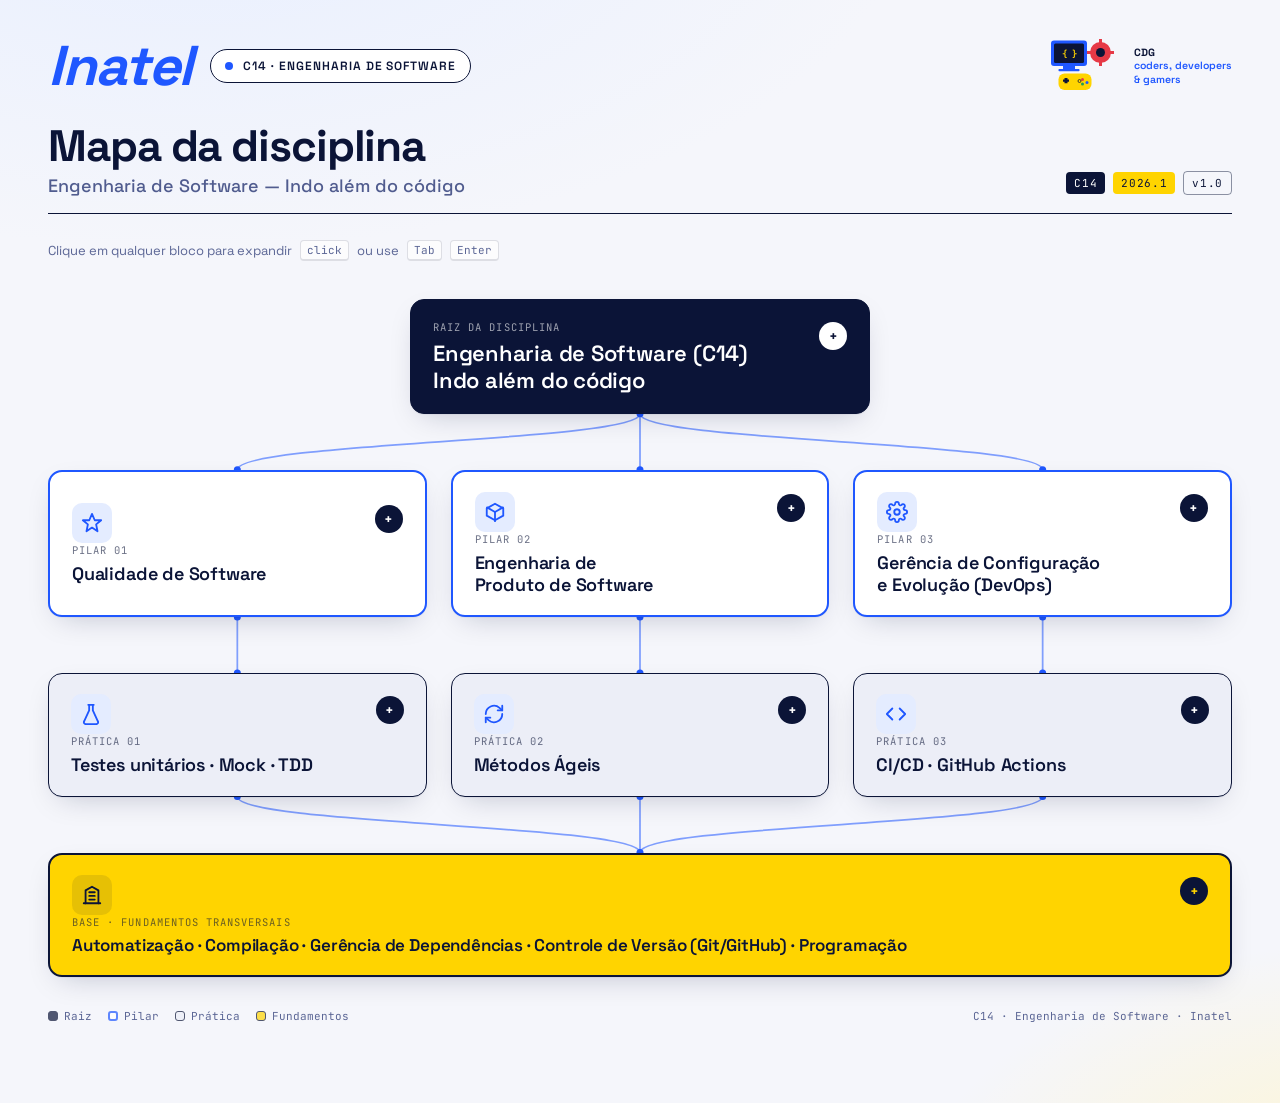
==== aulas/c14.html @ 218e9299 "new interactive couses" ====
<!DOCTYPE html>
<html>
<head>
  <meta charset="utf-8">
  <title>C14 — Engenharia de Software</title>
  <style>
    * { margin: 0; padding: 0; box-sizing: border-box; }
    body { background: #f5f6fb; display: flex; align-items: center; justify-content: center; min-height: 100vh; font-family: -apple-system, BlinkMacSystemFont, sans-serif; }
    #__bundler_loading { position: fixed; bottom: 20px; right: 20px; font: 13px/1.4 -apple-system, BlinkMacSystemFont, sans-serif; color: #666; background: #fff; padding: 8px 14px; border-radius: 8px; box-shadow: 0 1px 4px rgba(0,0,0,0.12); z-index: 10000; }
    #__bundler_thumbnail { position: fixed; inset: 0; width: 100%; height: 100%; display: flex; align-items: center; justify-content: center; background: #f5f6fb; z-index: 9999; }
    #__bundler_thumbnail svg { width: 100%; height: 100%; object-fit: contain; }
    #__bundler_placeholder { color: #999; font-size: 14px; }
  </style>
  <noscript>
    <style>#__bundler_loading { display: none; }</style>
    <div style="position:fixed;bottom:12px;left:12px;font:13px/1.4 -apple-system,BlinkMacSystemFont,sans-serif;color:#999;background:rgba(255,255,255,0.9);padding:6px 12px;border-radius:6px;box-shadow:0 1px 4px rgba(0,0,0,0.08);z-index:10000;">
      This page requires JavaScript to display.
    </div>
  </noscript>
</head>
<body>
  <div id="__bundler_thumbnail">
  <svg viewBox="0 0 1200 800" xmlns="http://www.w3.org/2000/svg">
    <rect width="1200" height="800" fill="#f5f6fb"></rect>
    <text x="120" y="220" font-family="Georgia, serif" font-style="italic" font-weight="700" font-size="160" fill="#1f57ff" letter-spacing="-6">Inatel</text>
    <rect x="120" y="320" width="960" height="90" rx="14" fill="#0b1437"></rect>
    <rect x="120" y="440" width="300" height="90" rx="14" fill="#fff" stroke="#1f57ff" stroke-width="3"></rect>
    <rect x="450" y="440" width="300" height="90" rx="14" fill="#fff" stroke="#1f57ff" stroke-width="3"></rect>
    <rect x="780" y="440" width="300" height="90" rx="14" fill="#fff" stroke="#1f57ff" stroke-width="3"></rect>
    <rect x="120" y="560" width="300" height="80" rx="14" fill="#eceef7"></rect>
    <rect x="450" y="560" width="300" height="80" rx="14" fill="#eceef7"></rect>
    <rect x="780" y="560" width="300" height="80" rx="14" fill="#eceef7"></rect>
    <rect x="120" y="670" width="960" height="80" rx="14" fill="#ffd400"></rect>
  </svg>
</div>
  <div id="__bundler_loading">Unpacking...</div>

  <script>
    
document.addEventListener('DOMContentLoaded', async function() {
  const loading = document.getElementById('__bundler_loading');
  function setStatus(msg) { if (loading) loading.textContent = msg; }

  // Error sink persists across replaceWith since it's on window, not the DOM.
  window.addEventListener('error', function(e) {
    var p = document.body || document.documentElement;
    var d = document.getElementById('__bundler_err') || p.appendChild(document.createElement('div'));
    d.id = '__bundler_err';
    d.style.cssText = 'position:fixed;bottom:12px;left:12px;right:12px;font:12px/1.4 ui-monospace,monospace;background:#2a1215;color:#ff8a80;padding:10px 14px;border-radius:8px;border:1px solid #5c2b2e;z-index:99999;white-space:pre-wrap;max-height:40vh;overflow:auto';
    d.textContent = (d.textContent ? d.textContent + String.fromCharCode(10) : '') +
      '[bundle] ' + (e.message || e.type) +
      (e.filename ? ' (' + e.filename.slice(0, 60) + ':' + e.lineno + ')' : '');
  }, true);

  try {
    const manifestEl = document.querySelector('script[type="__bundler/manifest"]');
    const templateEl = document.querySelector('script[type="__bundler/template"]');
    if (!manifestEl || !templateEl) {
      setStatus('Error: missing bundle data');
      console.error('[bundler] Missing script tags — manifestEl:', !!manifestEl, 'templateEl:', !!templateEl);
      return;
    }

    const manifest = JSON.parse(manifestEl.textContent);
    let template = JSON.parse(templateEl.textContent);

    const uuids = Object.keys(manifest);
    setStatus('Unpacking ' + uuids.length + ' assets...');

    const blobUrls = {};
    await Promise.all(uuids.map(async (uuid) => {
      const entry = manifest[uuid];
      try {
        const binaryStr = atob(entry.data);
        const bytes = new Uint8Array(binaryStr.length);
        for (let i = 0; i < binaryStr.length; i++) bytes[i] = binaryStr.charCodeAt(i);

        let finalBytes = bytes;
        if (entry.compressed) {
          if (typeof DecompressionStream !== 'undefined') {
            const ds = new DecompressionStream('gzip');
            const writer = ds.writable.getWriter();
            const reader = ds.readable.getReader();
            writer.write(bytes);
            writer.close();
            const chunks = [];
            let totalLen = 0;
            while (true) {
              const { done, value } = await reader.read();
              if (done) break;
              chunks.push(value);
              totalLen += value.length;
            }
            finalBytes = new Uint8Array(totalLen);
            let offset = 0;
            for (const chunk of chunks) { finalBytes.set(chunk, offset); offset += chunk.length; }
          } else {
            console.warn('DecompressionStream not available, asset ' + uuid + ' may not render');
          }
        }

        blobUrls[uuid] = URL.createObjectURL(new Blob([finalBytes], { type: entry.mime }));
      } catch (err) {
        console.error('Failed to decode asset ' + uuid + ':', err);
        blobUrls[uuid] = URL.createObjectURL(new Blob([], { type: entry.mime }));
      }
    }));

    const extResEl = document.querySelector('script[type="__bundler/ext_resources"]');
    const extResources = extResEl ? JSON.parse(extResEl.textContent) : [];
    const resourceMap = {};
    for (const entry of extResources) {
      if (blobUrls[entry.uuid]) resourceMap[entry.id] = blobUrls[entry.uuid];
    }

    setStatus('Rendering...');
    for (const uuid of uuids) template = template.split(uuid).join(blobUrls[uuid]);

    // Strip integrity + crossorigin — blob URLs from a file:// document inherit
    // a null origin, so crossorigin forces a CORS fetch that SRI then rejects.
    // The manifest bytes are ours; SRI protects against CDN compromise, not this.
    template = template.replace(/\s+integrity="[^"]*"/gi, '').replace(/\s+crossorigin="[^"]*"/gi, '');

    const resourceScript = '<script>window.__resources = ' +
      JSON.stringify(resourceMap).split('</' + 'script>').join('<\\/' + 'script>') +
      ';</' + 'script>';
    // Inject after <head> so the DOCTYPE stays first; prepending the script
    // would push the parser into quirks mode. DOMParser always emits a <head>
    // (synthesizing one if the source HTML omitted it) but may carry
    // attributes through, so match the full opening tag. slice() rather than
    // replace() keeps us clear of $-pattern substitution in resourceScript.
    const headOpen = template.match(/<head[^>]*>/i);
    if (headOpen) {
      const i = headOpen.index + headOpen[0].length;
      template = template.slice(0, i) + resourceScript + template.slice(i);
    }

    // Parse the template and swap the root element. Scripts inserted via
    // DOMParser/replaceWith are inert per spec — re-create each with
    // createElement so they execute, awaiting onload for src scripts to
    // preserve ordering (React before ReactDOM before Babel before text/babel).
    const doc = new DOMParser().parseFromString(template, 'text/html');
    document.documentElement.replaceWith(doc.documentElement);
    const dead = Array.from(document.scripts);
    for (const old of dead) {
      const s = document.createElement('script');
      for (const a of old.attributes) s.setAttribute(a.name, a.value);
      s.textContent = old.textContent;
      // text/babel scripts with a src: fetch and inline. transformScriptTags
      // does XHR against the src, but blob:null/ from a file:// origin is
      // silently dropped. Inlining makes it a plain inline babel script,
      // which transformScriptTags handles unconditionally.
      if ((s.type === 'text/babel' || s.type === 'text/jsx') && s.src) {
        const r = await fetch(s.src);
        s.textContent = await r.text();
        s.removeAttribute('src');
      }
      const p = s.src ? new Promise(function(r) { s.onload = s.onerror = r; }) : null;
      old.replaceWith(s);
      if (p) await p;
    }
    // Babel standalone auto-transforms type=text/babel on DOMContentLoaded,
    // which fired before we swapped the document. Trigger manually if present.
    if (window.Babel && typeof window.Babel.transformScriptTags === 'function') {
      window.Babel.transformScriptTags();
    }
  } catch (err) {
    setStatus('Error unpacking: ' + err.message);
    console.error('Bundle unpack error:', err);
  }
});

  </script>

  <script type="__bundler/manifest">
{"c529c63d-1efb-4719-acfe-64c38e743fae":{"mime":"font/woff2","compressed":false,"data":"d09GMgABAAAAAAZoABMAAAAADOQAAAYFAAEAAAAAAAAAAAAAAAAAAAAAAAAAAAAAGhwbHhwoBmA/U1RBVIEgJx4AdC9MEQgKhGSEAAsgADCDOgE2AiQDOgQgBYdGB4EUDAcbFgtRlEzSeBRfJcRxXSwko8GaGu0rSEK9OeT37Ame5+m0P/cNAlZysqTS/YDQLp2uOkdrbV41JPX9JpjInticaMQSVTKRECFc3IPshhLlnEL9X0haNplWUHRyQlHA9H0tooCT9+5/rdU/qESaDngJEBIpk07s755rxdQir4tm1bgNDQWvXKYRslZWdQZK7FoOOWn53PHs2p4IArgBAEEwEAQBBAGcJJOM9OqzfQxRdAALAAI4ySUX5eNtftF0U4E0gPfpuhon12GAukKNAxiI9pYpEAkAChxMOZWNJzBgAXiP6Pu1C90/QbsgxenIvf/+CpWr/gDpGAiCHQVEYwLZqLVzOdMHfAHzBnw+hHmOzeuQjBsNQYkfAAE0QIku14F6C1AAYtPSQR2Blm5hTC+9GmcVq4qGnAL5QI5AJdTLFPkvIwAIxns8AD9RVeXkLA/APAAFaEA0GgJEozMNEIkfDYWHdIJ+eV+U/[base64]/mFxR3NRm3VhM5du/r3/r94ll7/+92CToea3uPytidHJyru5mfcifn02+rui1H+LiOl67umgyVTOCIseMperjxlKDj5qnOSyQKZNJYMikpWfg40SB1p6t406sCsz0aGqSNMAxB6YQP3Xw2zlo8pSagZtR1aTAT6CKGTRqI62b1U/lBdp6tp0+ldVGaZoaq0vS/eJLH+RMWis5f1syoGLJa3NXSVc0l5fw9Cycf+X0JZ9EfpjTb+zewlrdqsCX1zdIvAv8uQhg4kkVQV5sJjq8yAE1AJWgcrVXEGQ1rlF/MBaVzL8fQYBqfADUAhBLMpnU0cIsgi8en++f5/kgAAh2stLBv/evjIQ/98Vlp/5/xlK6NVeo3dXZSX3/fPT6+69//E+IAdo4O3cSkHl1b0fHoeLwWZThcP4cnZoa2sbJ7eawfsXIjH7DXjjZzg1rb4fenm1pxzqmmGP4U2PjnIQPkhiNPQaZwzjKS4e2a07vidM74k6f8LpNqqryovbti8qrspsP/f61nv/3QyHS+wy0ZnYdzPMOdmGPLYNiHbKjmkRo7BHIHMZe8vTlDN3uCIcv7Ii/2HXGYdMoLk5ynJElk4qdzvCen6YZe8Khm3KwdXb+m6qwhEzpvtiZkZYWCjnrW1qb6mV+U2tz3aUS7BW0jv8zkkIkSXiWNhNRSlNqm3FmX3TX4QTz/Hlc8XSDAKpW7/Ok/D3V13zarmn7AH/+8MgdAH/+8d0JsiyqRnsFMFEACHya1WqcT1B39RwIE/Xa6aXqSYB/GS57ThEAwOcC4CcOAXxko5GGlp5VOjqKA41FdwBvqXQChWSlo8IrZ1CjWd5AnWK5Bg0SZRWaFMqARC+1Ep1JwC121PHKGTRwcwFN7JxCG5F0oItqnkE3lWxCD6UMQS/1xKIPN86/6ccJjIBkDxQbTA8kvCebKNMi3QOewrADKZBVvktvLtNzIyxCkmd2V3Isg9FiIXgWmQcjKFtQiRxHd1Yxap0ezsrzWBwT8IrUKsOYsq/hSk90PJXJ0GMlnqTHUjpWn6FWbZ+w7XPln6L0VB+FFAUqKaWSCioKVUFmU2jJpU0luwi75BytqY7v3XwJUnn0NxKcmi0HlnRG0UA7cXrLMDrKF1BPSWxB1ltbke4/J/m8u20u3s9ieexWNxOS9fcaYP/m+ZooptxagwDCPfuAbD4XRbNoooshptjQxC4OcYrLDM7QqU0jq5fwg+pgbxTSu55P+vcp32DMnS7LD4XX5cFy1XNEevpMy6Q/zCL4cxYmabdVldc2Zf/F6jn9agA="},"c658c2ce-7981-46f1-aecc-5714a4b01f73":{"mime":"font/woff2","compressed":false,"data":"d09GMgABAAAAACKoABMAAAAARngAACI9AAEAAAAAAAAAAAAAAAAAAAAAAAAAAAAAGoE1G4JgHIFaBmA/U1RBVIEgJx4AgkwvTBEICrporgMLggoAMKw6ATYCJAOEBAQgBYdGB4kHDAcbuz1FB3LYOIABLu/mSIS5Uh2BKMqWIlH9fzxQx/Bph6htwkMRSkXtbrXS5GSVoJQaVJm2zimVkt3KUNAjuCli5Yi1sTgYFsdrjZs4iMcqwguWrsaMKcxFJUBgwG5zbLSF2W7ig17xYsv5/qvr5HhUlJ+v+Z743CM09kkuFDHW9u4x9ekmifQJsfRDJYklMp1U8BCJJll9eNrmP8LapvsfN1faeCIhcuQ4OO4OOCnhiDrhjlSxetkuyl9Zbr9Sfq+/v2v+dZqfJEtfaIkt6UuxQqj4fFjEiXHvfK2Vn+vc12nrMAHDAfrAaeKAbGdonUNeWhVaXo/PyTxsbtZQm9YQAqVDrGYcTc71/yuw8nzv67xdrQoheIIEAgyEQXjedu+PaBdYF1jgESRAs/qD377dvdu7N/75RxYl3gSBxAFpQmn5/c99zjz4MDdZAlKrSkIlXARjfk5XJbaUvy1LQOGRndxq/Pftp8vLasuecgsj8sOyCIexnEexaym8K9SJjCnXJQIIYGcd9D3MATbf35sz2/9YMYKLi+PiCDdmZp0pSqfQdKF1/3e/Fvh8dFoWSV7gOLMn3XhRGC/SzQhdXkWcYqr8hRzusuQQQ5lCFXPbuSzt1ubpx4b5gR+sUTA0W1XXDsZKW2oHC221SpRtGM+NREhFfgXJUtOXNQbtCn0MXc+8jUT7eqSdiBj5texMrZJvDadLFF/wGSGEULLbPm/NbUwTO9ZQblZxYYg03/[base64]/b9ikcmGTrb27cStyt1dWc5LFAZ766B8CZSED0C4PUAiFuLIyZIXZfKUFw9stxGFiZBrDh5hmDAQBQBjjuFABigsWPLlXCgKvirmiHPUF5LLjlb0CJuRvwvcj5xAKAN54bwdg6EymUcDBug2IJoruw/QonrfBCwD7lBY/Av/8ASDwc+afcLZ+MAe4gnkAihTAcTuLCyBtXMpw5z+7xzgA8CksP2fxeN0CMFKVFrmMcGUC4AKASOCbfm+DwygSZ+hOJS2TjCgaDmbjKIbDTb8OvUFNqVmj2IJszIJ9XAEskqT8NNH4Dypt3Ij3PA8O5fk61ApWe/jQUv31cNd6TjwMiUoabrDeZnscM+vDLxX/wVk9JDqJLDRii71mfGgxmTnR2Z+P/6v8BuDHSC1MPICLWRykDFK0k94hW13q8lzfUnY18Fn/[base64]/asWqZ0MUW62vQ2Z4trRUdMXy6TqanA00vjg3pb3VDreGuW1j6k1mpdtdqljnqPE0FxYoIVW+qzQ68GyXEco+h5g3XNWdeev+bgFE5IIF6K4DHquQHGYFFAWgZ/jvF7eMVPl0aBOUMizPqfydE/1hn+34g3NOZBjxyQG5BL8QFlsC45lJB6YrBQ0DCiRYFhhV0SAzqTIwajupI3DSBWliKKJdnUsPDLYP++eTRU1DPsstFIknvwRMiZd7gB/gRa4laQIpDRBUSUtplNfFCN0ztBbBg2+kPcNW/7UvFc1koT+KW3+7Z/MMxXjaDp67nh6fP8XLEEcDbaZoZES2+ysPQ2LElwbBvQ8jCf8SyEx4zs9Ung4rX9JZxkf3+0OWV7OnDBqJzLK5DPNXVkoqhVQB0jkG8R5rKnDcOENN8gz4tPoUjiTC361wjKLlD0G3M1ArDHpZkSzc9QJBdMqsJ3k5xG9/puUT6iyxGeRFyy1S79YIrLjic2udsOGVAzphnzffUZ+/j/aOoakLBDIaxEf8AHTh9Dg0AXXW1oNu+jOAjVErCYtbu9EhApauk71W5yg8enxc0wdUWyUL4TcmcY2O27Z/SbRw85wzU6l0GzcqFA551XlAU/omi/fd4r9E1cfWOeYTRZzXqvhjnDjoXBoUA4eau2iRqn4LOMmWBj0Jo6GcKJZIyIDPUxg0bogmm62A4LT55yU7VyJs4VNN/SmFOs0soqGptC3uB4vhwgIUwTAQ09F2RhNICGQs1vWmjQH0ydlRoM7S5elY8wlOShmbM0FSeZMvNpIS8UkeKRdBXtUQq9Mc5wQWNmjkTMYxEkMG61KbLZ6HvCGcwnYl2bIXwma9SHXgP4NYh6FajkU9DMVvONtHjb9cEghPJASFg8pTt92YRGlE/[base64]/KR8zZGMWQaAwOFe486JLcwXFey3Oc5VFk4z4z4krsPBXCMg/00i56ir45nZz31qnQdW27XjdhOn9jPq6QIqb/JXopgJ+aW/PkXIf8uU/fOHjpo9ov/h8GKyvTK/4fiOffzAylo3Cz3dVELT4UkLUEEVTZwbaad1DrTTZCb7A5TOvdE3rCqFbjRv0kkJcQCYWKwR2EKr5MhiBYWBnHaRQjEITAUSdKBHz7iFAaUzIsDDL5G33OUyKviOf0gXie1s3r6PN41DwFcr7jmuO+nREflNZzk+OdtJm0YZjxzA/f4ysp7pwaB7FG7uq+63SpB5mn13bd5v2I5xq48hPOr++pbsX+O9Q2P5GPlEgLBkvGFvRox/vYiT6ypLNopGBYUQIkJQSjgHMpwnFGvcfoTrzEqsApBCVQBzrkEL3piuGDWP5rS1qlYQlck5j/VS2HpRsOI6TNiJJtyGEgL7F1yrXRUlrrMJlNpFErbcGfTFU7KqheO6IKsa14YrQHRGgNZkD0mBaWyfHX0zW2Ck+/w6CNZhTg/[base64]/i2ohTA+dM6HFSUnh7NAUkSwQIAjwCrC6EfxEqsC9yA4jh3BhhyiJ66YZwx0PJCnc4IlJp/N4k/1sdeZpB2UQmf229ElSzjrr536fTVmxmawIF+txa3oDPq+BSuLdL76xU46hkvFar2w4cIH9oVUqdtGOuIUA3lY+9V09L9mSHkWqt90s31hpJRy2lyJUArAz698eEFP3209J7RNJ3r6b8s9vPC5FT3jD/S8ZtN9s3biAXDfA9T7r/Iym/yJp02mp6lJf7JsDjD5GZ/hkzVkS0A4YivIKe8a1Eoa0xhWdA0YyN/m8+zeWQE2eF//fly+b052wzLzxcGywnsm9pNz1PTOaf1Hfxtf5rPAVTMOFl2fXJNkusxii8si6TQzk6ktE/HBoCzkCsmGgqCuxNIlN4T1dMBjNFrcbXrEQ5ppX9Rod2p1NgNqtFt0NKrtyMCW3Do2CovdbglGJ9vSEkJM+kSfFtD58OVCLsWzLf90aCpDjY+ab1v22RBQBQRSyA3Yoo+n8vTulwr3cHZQ60OAyV+5+0e5sBs8Y3/yg8rU1sxz/1RXf3LdSCZVOAc4faSxQwnHTPO4gulQoWSARDtUCgafN8ExWomS/sO/N1KvSeabT7JrIM/J5nnJaxgErlnxPFmoZAaGE3/SfyIkibR+cGSYzoMzxfSuPL33o730XucngODMBWbGZ2wzYzP+PPiumL4n7z0wdoBMeO4t/wj8t37DdTnDH1e8bgNgOp70CJFSa1gc0ySskjjs3Y/YbAZD+gzIfrBr97TvnDTH3aTbm3mXZACeD0ibO7qzEWWkKxMTuZvVe1Wweo+6WcbkA3lgoQQr3yzkL6uWGmzhADlFhgO26YOb+K+BDnuPKe4xCJ8QThFlAOo8JT0qdRocQX/bVNtmlY7p9NH0KYcBurxxCroMMmAvxyqUQWYDZZwFuI1GUXMILF/7pe/LTSh2i++5KI3BDAODphKcfcXHYKLJrMdVugm0Vg1FCiYOx5/ycDOjUMYJB65kljccDOwb8GCeqf8DpzfcFkj4DLTI+LpYd9XTGrC9pD2ajVzh8fjzfsSzKxrJuCk6GxmJ0FlPu+SEZkRzQjJ+MYHuuAkvd+YcJnU8qcK/[base64]/+wfWDMvV9aLB4spJO/6n5y/WXJvMnuLgwPGC/m+1+s0Wu6G8UtSvXuCda/hauwA9Xw6KjUfaqfo8HRvxCqVmu+O8on+SbcNTeG+wADBSSVsltDZ++P7p4D9CCTz8ASYg+zVxzquvRgidqctf8wv4KdgYELcI2ECtQjkP0e8/zz3JC9b02BQJc0Nq2d+6pbm0tO2R+ey0UDso4OW4vL8FP6tiUppK7g3uYCAIGos9eOEtD9PcXvt8lrrRH896F98D/HzY8857ZDwHv7YOJ/l7mWHygh32Q2hV74seY+5UnHmz/61I9bjYeM+LWnQhm1ePCzAi4fPZnrFCYBUOZjtvp25UWvVF88/VlNOSJNkR/8NEHibDxGgOnxk/ZTo2d8kNRGeTNj+VJ8KzFJB9pGuKppiD65PXxnpiX6o3HrvNerxqQyQZU14PpD6apcyenkjea9E5VTgEcCpyURTtjwps4UWmbTH1Ta+tN6pVEuWpCwBIUrPiUx0uvnPW9Daxia625ddwKQNt68Yg7EsQLY5B/ds+sfdboox7RWDvL95S/7TAK9wlFqckY181k2OEvn3FBt5xV8wL1gsjQfbVCw/jYkJ5r+FO7pCKSNSyv/UPIUuyybubdo3fGgnTwVuetVI7T6URM/mQ2oqGlCIppdJgVq6f1YEuJ1R93+SM/+yH/1xFnuy9GOqKx9nOuaNxuhW6Un5PfCDUem56LY8Aw/e53liDm7emIfwvRr6/Z8lpX5dHHjsKHpJJD4M8H/I3f1d6liAHT6FDd95NxMkE6eLPzZipXLsSdpNXPZiPLKHcC1Xl27MXAYvNF9thS9ery8kfJe2n4JfKiydh6lzSKlix9dK9ElJOfk+dEzdHpkUR3luEVfwmsZaVBwV8VXnD57qq6qur6qqr66r7675kNJLvrvL3kq6vzTdwL3t3L7UsO7AOSTbawB29r+l/UvLipDedigRUPKDTMKT0sVjlTwQuNI6J6aUCUBUCsYomPA4+IkEFAVmBT1nIm1gXRKB2snpQgmgaTn4sgqTMFhRpTQdAEgRlQXciZuRF0JpWEW4RSkFk9K9w35fVjzDZlx1GwhQeNDklSD/M8jHmB+cGwqgANOmkESDBCACxQEZzjvWaAcFxwQ0Ox8YFW4+4zwLlypYpu6RCTLcIT0cMUZB5xSIEBmlmFDEQRkPDboNP6A2LQREApwJWKE/v13Tsybwbc22JjBYII2kOL+bEpiKCJ2hQyeRa5tO5FqKggZFWCFFdpxGVsbQ7H4zqCFIughWXAiH5VaXJVKIWPzkXEZpgFfkqMaos5dYRIEXGhGKUFEg1yulqVEJauWeIv5RSACp4Ih6L/X5ChUj2nQRvtd6UHvcx5CeDkCZ/02XI8p3/+rKGIBPt4LXMcEvPNSiJWcSCV9MIU0yHZ5FFICXU11lRrHXXXtoY2XWGrnU56wBt9wIwTxn5XUliRNViXlq4s5apG3VsXW63v7j7YVBva0/Xu9rhPkUUTQ9wJpCd7Q0Yfd4JJpJJWBvlkMO7UDzzEUNM1m+aKKc9mTitc/eJrW88O7WUb3VX1xl7RVV3zdd7YHbvr7/5XgCimoQG9Mqb1uB/+YW+Ms/9QbTAiFX5vn9KAYfz936v3Xn0kS0zAJ3HiRILuzgYb8LxLGCIYP04UIQKRf4ZopTGbTiPGXAFz+wqPq+b+G9VibZ8W/48wJeGymZ4OtXpc3xrfmkM3TnFWGqYiQjiNyMGyd13deO6ccdnJDp/p6umBSQcmyLSfYqE1QPpJAlcoQ+xC3jxRgCi2hC78dHMTDvT73n/f8r6QM/v/7Pyz36FMwNnoLs9p1lYSCt9/C779PkLTeVUBhSSzxwM7rb41yK0rT0/WVqjUNU3TlZVEOgSSMIr5QD1j7I8NzlcK46xexucJxkpCJU5pzwTgyIpiWV6SGDjKk2Tab/ZcHvie1512wMAf8YBdREpdaQi8+87/4vryAqGLq6uzoz/V4ZbWDqshC0hObGFHAhtKMAJqltekUlsOhMUJRpEjC2Dlh4Qi/UTdOoLJiqvRjKGpla+OiGOfgHo2LlcdJe43Nx8eYrH539Fk4KxefXorjh7lgdkidU1rkNf3H2K3dJeKJq42zRjf+/1+ktIhlk5epuBZolQOTYbSeAVuotTO2dsbdRoXdQhhhLTjuxx6edfNx1NTba6bR6ZBsEMWxyfDLsP/1/8notYbAXxX9r8SGQKG2fxyuen8jPOyAgKe4UG10g+ttg+3Vw+VBEv/8uz0+PT0XY2h+zPhJmDJgUxImXWMIg8Gl4Ogzvhb9gHP1yVEao3Gf7cqK2805zstJMlyZd/[base64]/Pnc//h4nZVb+4VgUUoQODiQ6WTpu2J6B/Dn3XKIiSDCrJaSiFdq4q2wpDlfQxPI7eiqT9NcNeBNsdjzQbOJG1Q1TD1RfiiFkOL49ja+NNhVf8Dyn9dT4I/CHD7hASalIJQ6ceOtIrWkWMl4dK/Pru4vDg7di0wp3bJ0PpbaXMZoSf3pnu0u8wLtKF17LHMzjA7bX0drXKBr+u7cRQR6DGXe5SKhMSITqiIZ/PxYS9KZ+UaLus5Kagh48QlYARpBkYAuCk9aqGDj0FAbzJwpvfeNNSXsDxBryyn0yCY+u02xp8c/XF4/I+Hfu48Hra6ujI/M1ti1tc9Xe+3p18VB3jW7kzixu6vW93ma1UYsgq82Ogji2DNfljs1EQe2+lhOzQUAGHTunO5i7CxE0XfLQQ0NVyOYYVZcIVbsenK7JUYqHUvCfLQlBjNj2v4hlTmDZrS2MNMrbBAu5IQjY6Tjt6ea20kiwSXuFWQYA7jxbqqdk2uKfQcx3o/SoTSLZ76WMxvMXB96/35/p6VauilhTGHUeGFrUD83fhf5cu5eVOVQlfDHcbnJfzxod1QH+qD20Wbn979lx++Yhx6KzmpWZ+RuijLHMlbaUAD+bHbrZi1zTCg5fBQ2ZzvexPbfY4fXrZsN9A9+720GddxNttS6xbc9B5JTKg8DcvKHq6e2wjnrIzXxp//dqf4B9NtTqM33RXdV+4HgQcazyoUGsJqIF4J/Ut2kDWgyfBpS8oRgbzCSsEqK5iN853Of9cW+Bg4NkZ+viaClEoknrW7026wuevMQCbQxBM0DMfG4u/Wglrfq4IG4Eriapv+7+Kkzv+7y0o6Io7Rkglc/ZGddees43Jl7vI9+0FuhzzPyojSFUmAZb0shTU01DAIB/rCc5ZgD3I17+DmHfDA7/eCKqyisNQzwSi3bZXABN3bWi4wg2Ar5OnG3IawbMYJmbA1dFIv53Dn2GMYlxUBcZ53C0ho4GL8pe7TIj1WkY/dAQ/Nc74iaBoTXeM0Uf56YhfLpmaz9ErgqkqiN0cU7UQVrme7GEqv3AwXeJu0DYFVTIThFqcxQppzhtjpI3C2s3QnQz6Iy9FdJ/DXf/kAWQgStMt5u47OhMOn87LTgHGUYxs6782g2/tYS7bPwB9nsd9SPug0s4mi7MYa2FBdREjNzYCGvLJJBmouYxG3JpV5k6HU2zOhhrHd2Pr78Q3SEcoK0aoUQVlYR/XgIfoRwz4Sxp9PF8XymM+mpqa7jjOn/Kmi4IEP/hVw4m26a+iZgrg1fOvHk90asEFOMipFx+m6piyWjAWqoIA31GBIuhMclxcZoCiS5PkKFbI2otl+ATJedNf2FLrztS7NAwYK2/dk04ODFuwkOan2Ju3BXAknmUCDh3WDNJ7X6/hbBmbv69A+8vKeY+DWPkYYGqBr+/n7SOiVqWKa6RSP9g3WMtsoRZVQOKQXDhfJidqBB6zOVKTatmcg3AIG2zxjEWt3JbCRQqYcQwpGRFjfv5HcBBUmRjW/zCkB7BdFJOTGh9Cl51RUWAy3O2qnNL9cJ0SFObshIxnXM+UeZsixq9Z1AlOO33hQVAIQKgmWwx0khxIVoqRR4plHJpHknoT7PIawaLlZNsEcb/gH3ndnP7eyMwaXplnUtZCe23tfURwcRfHNyfpc2zO7olANd7UoamtbTpcznEW57ddK+A0VFlL4GQShXI4cufpo7rsc0ypmx3I5YsodhewV+bgp1ceyKyFmiOKzEFIISJhuSQd905vT2YQkT618tByGiTd6+FK6ZaFnDUSDFC/qgoDJ0dT1ZeQGK/+2G1/Bh3TymUJFey4wDuTrd8c3jxAn1eDpVIcf3ZD+DZdleMK2S9rtDbmFIS+ZRcFsXlTkLvDV/EKitb+bkv+3RAq3M2IEh1YUyXKbFuGoQGnUb15zThjFqHuVWtDMoP6LCmFZlbG8Y+Du3bvDztfvlbI7dPf71E7/TvAv36FYwEnyBeEsAOL9Fx+CF/9f8AFwO7qF565CEkKEEYSpFaHetelc8lx01mzJvUYGojmwV1AcsLBXCL1BToGl8+GmBEtLgZCfZwAzFbaqmnEW6kJ8sY5ivXByjIefs9nuOESi6ezv+gaRLJv4DUihCUbHdJW7Dx0HnL+/5zvNhN9QVAfLfZz0yf0IMWjpPKULpoV90/[base64]/PHopHKkoI9PsNylMviQ1WdRw9LcUlO2mGqRX3HuOXijS/[base64]/nAA1AkCd+4dv7yfBsXBzH4VJzUTZQ1BcG9GwnwPDkAbNwQcr4+kZg+MMwfjgASm4Iu3Ivmx4JTVkN0nTxHE8cEC9/h0vY2yJ4iFpEYBPjvYj/nqZHYaTX3NIUMf61gr1tkSMgRKAEcx8gR7QNNDbDEN/CkalB/bqzvNwAdzh276e3Gyi4XcwPg8AJ0c2ih4dDx6//4ft1sMARMAFILne7v92cG39U/8Bh/hdrAjotIXFRZJJ5MjEuCbCRksE/xWEjqmPNoxqD6AVk7GIeuiJWdIud2FCRZRPoCGKkxFstTDr//cHON0mYxPoXGsBBjogOAvTW1ddjRHgMEmiFVxh4OV8/CfeAN5zd8pFCrJNYwcRgDJARwZWvGqABWd5j+mZnH1+HADrdHgY8GcI80xaW6p5eHDCZADYLlkS4VBZ/[base64]/zXXLl7LjUkaVH9qjkFkdX3uK2Zlxi6D8LbD/F2tYBypwQDzSCiD6YBy39YUoaWkhfTrL5UHxsv5B3TPnvwxclWVE13TAt27lYUL5kacWy5StWrqqsqq6pratvEDZCTaJmsUQqa5G3KmClSq3R6lbrEYMRNWFwBDMLK1IbGzsHJ5d2bh4ULx+/gKCQsIgoWoeYOAYrIRn0k5aR1alLt5wevQl/I9mJbNH4n2sldtpYEIYQDYMnWaRajIhFVcgW22hjvblNQBDF3cKThHLWwKbIGdUuhhXXaW1MuoFxoeOuB0ObgSAapk8WCU2W1aEBssU22lhvbgsQRHHXF0gVORNNkTOqXQwrrtPamHQD40LHXQ8OekHBZ76XG8YJ+2MI+u+/5Dc+lv279qv+tT/c8T/uP2WPXg/W3WHvRz8CBgAAAA=="},"222a6712-faec-4075-9a71-110578ca5488":{"mime":"font/woff2","compressed":false,"data":"d09GMgABAAAAABq0ABMAAAAANiAAABpMAAEAAAAAAAAAAAAAAAAAAAAAAAAAAAAAGnwbHhyBWgZgP1NUQVSBICceAIFiL0wRCAqrfKMTC4FmADCgXAE2AiQDg0QEIAWHRgeHQQwHG4IvFeOYVcDGAQxYiT7J/18StDHCsHag9Suxi0jjBWIqGIoQlIXnpnsSNN54/t13/CoFwpk5nUUJj6rZs0SaMuwxrGiyzHJz7jKVPwvif7pIMvqiTz7v9ytHSDL787St3h/CaPRWd40kDTJnCMFiHEVxiBFjFQMwcrvcq/L2qluu2r1sBm/u/iII9X/m7P/nemdeEnNn3/nql9FYEia0yUcUqpTYxJayWwDQrUMevjnrX+GhgIgiFhSwZCatb2vtcttjELPtuP/0T//0771lMr0bg0RTjBEL2iEKLjZ7R0kUvxTYg2WcFGuAqbdMB3MnpeDqXPyNUAQWAOTo1HZWjtlR9kpggWyNqOzUqiQlZfjRMjj9CGyqkTXvp5RgeHUyABhYm5TsX/o/XWk7f2d1EFwFtcHb5+g9XcJFd3blrk6lkWYtGCmnlXefV6dj0NpngmNdCKGTeR2UA8RFSdQBlelStCmKKpVVlhoyq90qK/[base64]/MDQKspQWFQxDaMAWRAPv8BeMtangDwKOSw3tnB6Bpg/QtnU4BW/x0ATICSAKpwAFGegwFA0ebqYAsjo7MIAH4gqBrlbW5UN5sGZbKpihjKByBrACk2WqnGHgQsAyiNVYW+l2ut2eRCXMzfpukUB/1ajR7Hfg0vj8K6AMhZkfOoF8Aq+QpPGfDfUaQFT2HgswCZPhte5mJU3T025Mjfj7sMHkOINcfazjrsqBWnXOdWz+3FvdkUAGEW9m7uuJOucL3bPJ/tTMHZR/t08aJBc1AC/16bvQP/7reJQxcLCPKqIk0VwGAi/VHFTZEZJKegpKbho6UTEBTSxa9brz49aHoIAPJhgNixzPCgFZKpvIOAALGbBJSFOKqojdmIG5JOlIPSwC7KnXSkamTEpg34fPMM4KwcpAUB0K1oSp5mAZYidRjtAdOq2hSxWCovcGYiWIQjbUbXWT021+6LMIachdNiAUDREyJprimKjSmaZy3HEF/R3DD2MiGG8UkUr4qin2e8MYGtiyJPNwGW5XmK2nEEikVBmR6KiPgjUigeWExFjKwK/vicdPx0zC+Emdh8pM8n+iiqJCQwqPiWEUORD2d8NLfa06TGLbW4VHqLNpyHXYrUIir4e4IfMNuWpWo1azJjVqLIo4eMHJl6Wk6BQgvMiYqMHhaqraRU3rfCbyJS0pWbh/HODOzUmpKduRVX0cQRJeMD+s8guBNdozvdzMmgq1aVVPA3bXVsI2sADHtKe9hsLphp7jdVFkq6dPRSvjWjEJEOsg3nk02xgl6q37kpf2vZ58TV3oq/5NFlBTkkiUBGPAb6NfmZWnoE0IT6V8vNw3pnqTFBzFDW5SyycJqIzRQWpYY0aMQLPHr5SS1/TdbVd1MkiOZCgz9WKW7RlsuwK2dzW0oKuRj0xE1co2usnb/b8smLIhkWGsTFxWZ66TSmMg/P87lyJIgoOwKV3t0QxXuqs7vzdR8Eo8MipjnS+5OCP7PNBFnxWwNZT78qHBEVGu1oJWUhiVyQDxSOvQthJRhL5ndCQ8IJfzldp7n20Gf+GDL79nZ0Y3phheRhChC0ZhV+65r3mfTvmif+Tv+hc6Ej4/vPF3JfgrttoGyl4QmqVcKgh0o++vhW3YCPE5pZRKwS/4S/L1C9dn1xbNl1zyhQ1iF+fmjRJU0xTQcKj56HdRi96/pHazLVshXXog3ng215EsXV07GGvd1grXl1NMlqnX0m1ue37LzkeEEojSForkfomuYsMI7AOtOutg2Z7pKHLUHmkT0yap2Me3Z61BcUDEfa8c1TXPOQ0PK+Yal0bxopot0vehBVCnlDIlx0MwPUO/Z5JBHUfxJ3CgRpuN1JlQbr6wDfoZGjusopx9vVTmSK03WgCm5sKh9BEfHtrfl0s7Heh1ZZUS1JqbywJpvpJGelD68Cw1Y9Vafa2jPFp/qqXIB5EzYmVaWAU6cmsYwtD+jklcmQvMFoTdUbGkDx0NrSg2sB6WMfXCLwnHu1H6eir6xMPvD/[base64]/9ujtONmw7aXS5zRZXs/EkpA6dotapZw+B6LWpp0dGE+/sFNAtgp3T7ww+HXltYWTrV1rc1lb+zm1fQ6rgvWdDK/X3vl5c/Om9x+pDYeUC8NHuRge1WpXroqA+jWDkqjB+JqEKnU2iRhLCz8JV4RVwrxHHbWfaigajgdAydgIkGcxUIhKmwxarQ6uzOSz3OJGZBPxwDz+4NHVZmcxWtjI/FTiXg1jyOsp7EMLJi5P0wa9tLFTiMgeUiqB1HZeHAyqLq9tlCbIN4utWRZBWau9W18k/+OSL9evi55klgfd58Xr9izYBRAT0Z+HVT0fu5TxQGV39lWnFxB++5e+fKKCdal7fE0s/VJP7SXjRSz1MhfuE1vAibsn3LAMs53kejouD9wB1L3XPQdwL3NRWCrSUudS8kfqClDZjBT8ESn6NgxoSsOs5baK/u1/8PMP/vPtz4kShOt71oCBPcqapOoe6hFAzAyq7I6KqYxIl6jo7sZt7JvlGTCR368stLrfRmIuWcr39JYtiMH6Ht7xxvqm5p9kfDgQb7ojG1yMroys8yZximAnK4XVbi3hRWkBHeUUWr4ffrjM7LedaCqlOb7LbzrV9ziBwx/MWZTCssNkYiYoymc2++CvOsNusDjEqfN+d3C0mp8tgcODmhg6JzuJUG1JaLY4b4P/6zsf5wYWJhWu3VwPIY/eOzE4E1P/7O8H5rlUR8Wv1JYcXFac/7Zlt3fTxW11SW02vGjcMb9bb7SN6/XDA2VBjf0skfqvW3tBQa39LLHqrxg5OrjQw7vNYbLiTzT7rf7m0wd5VZ1SQE95LmL49YkXFrs6Ndf80zXcsKdtF/Em5VPrIKHNp3AP2u2oK8UZPe3BuobODoFbpa2/i2b1ioqRcull6qMWp5ziz9tBZe7zqw4FBBoICOlpYh7e7nF2RYb+ALjNabBqdzWkL34lz2ZI48so9mXJBrFKS5T+s3ZPTkQOrsma+0CnVP0vVHKnpqTpAgeLtMs+D/dy1ambo8tMVFacf3zUEwTuS9JDRhGt1Ztw4RA+Fo5PBpj+VXjZaHsrLvBrwl5sdIZy3Yumx9CwPjDYPyTUBK63zOMxmj0mn9bSa+6i+5jabydRma/bz+nT981tjUMxuoxlvw81v0++Q3oI2RiNurS3phtAdJVZFICSz4QGZnLadskoCHXKdnfRYiorQ1svm/ogGph/9AywWJ/S+tEKoQv1ywsY0qruNtNqu0xkJwrJiJaxGpvM1mKGZceh95ly5NvclOcOzF+5RMGXnScYIMc0+qUyDeBXnvm6wq7mj1Wm/k3qNesJuNW2jALvjzv7xiVCwK2jGnaaPJsigr+XBkLrp/jvZfxsJp/lBSUpSB+QiQbvT+JH7I2NpmBVy+NVE7oR7M0xOX8fzXe2xNWb/3/UvCLMqKrKEL7hLEfXqc5k1Ktr1fMctaNJYXWauuZjOO+ah2bbokUjsCLTfiJvNvkPQ01Auddd+8NZM5WXRvA/eLhiovwjO8oUvCQQvCfkvwJWrXs3uXRpw3XTlCX31BdWp66ukTEQ+krwg6sKD5enyipry8pqKJvxP9VrBxq/87cYcu6RvZXk/vrvXizcLUyJxnvAlXBrhjb36N+hjvXY1bF2F/[base64]/fx/APhcuoL+hIABtTTV6T201pl5b068mgzEQYVmZqrrHrHRzT/QP/GDdip3vHgxZEwBgQkopv78dkRoijbVI4JIg2tc/h7EmQPf3Rpos1W2jkCYBLhhxGdZeKOlRzTFWDosI0uaWlgzZvxb1g22zWX4NUWgHul6d8PpUf3ZNBq565AU4D7bNod5bBhAAoCn/N1z7Avy7q7BBmRqtaFGLDsMN8Bh8hQDKRhJohR1oDh3r0q7rrlbDFnTgACHkRSoaQ1NoAX0ijAzLomyXvfIL+aX8Sn4tf5F/yQY6gy4hG4dwHKfxJF7AD+In8PPaoqRO6tn6f3yL8lCPUd/YFrvC/mL/ssvUEdUiU2SBvBymw/lhg9wmWzSgaTpDf4AgBjCKGGaxjJ34Hr/Bn/FPbNE23fUInohH8WT2H/ucZ8Xzmnd61Kd8t//kP/tvpgAEXjCWAiBQvpeW7+5Gj2nbjovACHPGslwsAkHIb/z19a+feQMO+BzW16voVS8WhRQwRFA7iIsQBVF0B/qSijaZTGhamPQ1t4CX5Grb225WuDTdaPSJF+vFyUmZd/eCrb1bqCjSThOIVBupsOP+7q/ZlcD2PAB8LTvprcRWeo1SOpeyLZaLZVmVyeIlcGkxQ0oR+HYWV0gProSWhctus3kjs6bphHQuFnMweLScks8HvV446rVaR5mMTWmtengoHPlBkNeeNmjEBTlEjOq//67euHbVca5ev3755L9R4Fhp0DTlttOYX0LTyizHn7ple/zl/kRsT7jxj8vtHg7P9a1p3YrFWpUu8EpKRvKCeiHdAL5UTN5IgTCs4/[base64]/GjOm74DId7FSL7RNplb400wrRdEHbGUQkpvQx+Wgplq9XB/l1UH1YwohsKxE0ZCothsur5QLZ/rg83D592EPiMHzHC9/midjPo9jsHZ9uTt24VqjwtnJo2TCfedamE3ZKR2lGWlUr6t5FPJPNsQVIVCdbqAL30uR9WTMs+E1juN7ohBih1bWbl4Ed9JyJ/6y93Nd17n5WVEeP0+GlPVYhGk+G1SU1HMSJ+8O9AsP3no5EZulG+9hfyZv9/x0j/85ddjnxyuLezvP2u2+ShQi3xB/Tt0sGWE1+ab4m+R+yp5bHRC9xMnNsPlRx97zGq6qvBoIFGtVvZ2qaZIY7PpW+gx2XxUEkUjKSIsp1tiyKW6W1JXjiVofYIebw+JAF1gCYQIElw/f0RBrHuhsAe80VRKR9OymooC1vDjj7eHOjdsmxrwral9gX27BPrGa6BsrBo4B4jsUG5Sam4b39KQwJ708IKWg4C2LHB0hVeTrVHs47sYC/O4uyJQVWeQe5LDC21j5bIJvVTKHf3avKMoWb+2aSu7tQLTNdevxfYbST1sq5OFvfr3AT8Bq6sq6xTPmeVNh02uGnQHG1OTgXK9S8JJEeKhqCZEPEM+hZxSSRO5Lmo2z6fWgTxvRKk2+lm257RbvcFgCIFrZDMQouzwCAlC97BwvcWsGnfe8/AUi1saAq5rMDgaFtPJpLEoPfzEk489jIHHnnz8oe8V+qApEQfDLAn04CAMMf4YIYybZuFuPl/cqQsvNROZVIw9MKOd/e19NpqMszRF0xTAd8ElJRIMUQAzU8tTyKk7iCl81ZtEnarJtoHrtspye86gQwliYavaGZBgDFK2r/MdVm71dlB9ZGeloMfIRUyIn+m3BwjmOk65bN1FzfZhC4qomh75Ise7UpoWSGx4rnzSsko7+dN/+m8yDC+E1TTeCDk68Msx+f69ezdiQ8twMRILjvKbm3r1irXv0GHt+LJZa8KvU88AnuDATCBcKqnqg/fWpJaIC8oLtSGfKWMsud7OQsfW6cq9M6aw7VA4NS8Nuwl7HxsIewvfc7HU8nLSMS+IkhxDy7HY3h4NSPf6qd7+tqRsW42MhVjWSMapk2fPlsXJhQcwmafWy+LLRTMp59t91x0BMmFEogxs/OX+5e+3HxmstsrFYhICDxvbSE2JtCeahpBwvrCREc6smEAmrLPE7hSJL4CLZ9G6Q/gqOFsqHRwd7CByz+5xknTr1n4bS0aK2x5Pm1GfPtMWjy3MLzTq9Uq7WjImkCIIURiMsqq9c8KWjeNoJ91lE4vOcV9PfeaeQ89giaZbeR+AxIjURR9szD+99L4tKUpckvQSI10CF8G56ZWVBbxmjQXGo8MaV1BkOZZIzKoPD9ZN+HUYCNDKRpRWe5Alg9MmvTjLxK/XHbC6GiR6/[base64]/FZEtvt+n5kgahWu1QGBY1cPnKCMzJLoSeWGhkoMu2w4m6Dtb+LJtru3YzGBRDMuCH/dqKJCmh41yptZoICE266EhGo26hj5muYPmEFy9Wjhw/[base64]/1qy80n37y1Z9ruG3jYN19AFzAAAAAAXzzkIP5B6pG/IsBBHlfYvxA57oKCNlDJkQhaLdBbX8TaEEEtbZvZNNtEIMwaMIRXDtWhSHb1xz2uwkrXNlkezjsktOCxhaZoECZZ04dK+BWa48qQNQOgjatwGS73NiOZtuvxlAGLRDgg404rMEpZ40OrY4p6tJhXzOQdhAT1uAq+/oRtxaGUeIqCQBsG//uAN40jor3JnyifXUIAKbJsECFHeZnhgEGAIXWgQWInQEAD2JVVRFB2bBFDHLR7yILTLlfZENDjosc2JRZkQuStByRC5oUHQMBZKN0xsalSuRANvwrciEdfhXTgOdTMQtUbhazQWGrmANNOsRc0Nlg5IHL/Hfmg0wAoMRNiojxmBUxIWpQi2GzCNMiomJmtIuLidv0NnJaHFSnHuFKxJdPh6HpdFp47YaDFzWnToMVUMZIuIUJEdNENXMMOvQa0UV/[base64]/OET0ew8iN1onTFcd18evTy61v4udqv5XNvLFblSjPp2kOh8pU451dEmuRXXy5Bm3NdyzedFf2hlZ3/PS77Ruh7Djtvue7aeMTz+WBrHkfJ2lYeoWpK1D6oY5C/uff78J/WhsjGVO20q/u1xN35ct/5SjBZI7ZnndyjXfm4nqWgPwea9ts4VWsMAbVkyiWFZF3QmrDvBF11822/SZiLNmP7n1ba/sgFTbTjDruLRi48MZAYYfRnFgp8eJpYhmE8m4jicTxBsbZA2FFs0GLzODUHT9usE19BZq4AzHJzkIBBcndpnPIiGWUXjvZ8Vqyhx4Tn+NpeLwDNyneaFe1XVqDK+JlURPC5hrlhyqHdoWUi337ftLQj34VapzlqEZch+z6yoFWppHp/mS5b+a9779JF7vu0/3uvWpdtxxqL9kg11NrZlsHiv9R6YccAAAA="},"1d1ea0c4-0c85-4bf0-9cde-e809fd888260":{"mime":"font/woff2","compressed":false,"data":"d09GMgABAAAAABcAABMAAAAAP+QAABaYAAEAAAAAAAAAAAAAAAAAAAAAAAAAAAAAGoEYG4YcHIIWBmA/U1RBVIEgJx4AgwQvTBEICrBAp3ILgjgAMKEmATYCJAOEKAQgBYdGB4xODAcbFDkV45hVwMYBGMi3y8j+/5JA5XAdTws+AVvjEF2puLMtrr0Wp7Zzd55dd+ROfCNvjpsljMFQlAZhjhtuWQ1F99O66DdqagHRlAWxHNogICB/YVCK2HyDfreHFtmSGasdIcmsD89v889971E51oggDgMUwUYmPLTBQpmMTRQbC6w9dYWTJfvZ7S9/dEgR3WYP9cFCC8QTytP0ePr/A9rcmfdF96zRiu8JMowg5Iqsq3Vz9VP6EAOgLE2HFv+nzvozwyiMhAQGB4GRCRtD6O5d0dwVFULgd1V11dUhddvFeDgk2V7BWmAGgQjx7/fN5UzgYP4mh/R8jUAhD4CE3FJsYlt2gE7T4pw7jUippGXJxp9R6zf+ij1wQvPupQBQwEVGi+zvbabtf/v3HdiWfRvUdaGd0YWg/ydjabeZFGUqV3tfu/sFXh0ZpEPpQndGgc/A0hHJDhHJZgVlc5mKukwPDBVg06RM0aVNl3Rp+ky6qIjTyQ4MfxUx5Itvuj07x4AdYVdWEi91XaGornCC2/ubfbHrAgENtSZ+FwpKBEG1jV7ZLE1JZ1byFCulHIpTveLlVzpsU4L6lUETStz0IefMobFgt7JPUjns2N4EwAZFCubRJsC3309BQAA3NxAAYmSyo6q/fB2Qj33PTEAOBgDOVvzPjIMQAIHFyHwaEoJQj1YdigpHiqE5uxfiaA4okB/bBSfB12h3TZeoT72P8t6M1kL1ose1ntLzgxA4czeCHlouwFaCJuYAYgAASQQ0sdTkAhRCMhSaVFRpYCEspSttea2siQYrpXeLARUkxH1RTUG6R1NQJd1AN9NsaqPF1EMbaRMNRfeRAwg3EAR/brgogQ9QC25w5NS6/[base64]//y/DdSpZPkIv+fQTK1JUAejyQ5KoBTTqry0RxP4dnCIDP1+UTxeqGdXCz0JLqVSmiDLQtYE6GnBxQ98cOEwGtB/met8bQyw9VUkGfaYryyK8BeRSDhkwlCZtagETZPt7DeRgAKK05Bdhyu+GWca68mgZpFYbED5lJjwED2WfPutgj0UQlR9Qlbh6hGVpEGz/+0td9IGSmiFK2YRe7aaBpWvigFz/HqI7d66wm/N9CV3e3EQZ88CBApk20dPQyZAIw6M//[base64]/VMQ9eQ7mNlhzo2Avwl6gp+pIWA2fRIJCNIihpiZATDFnZILNDUp7/gFP43Vqsq92H9NsE9I6iZQVePDGjuaSjENqyRR+ToCszkgYwwe+g+uJmz/NIOdIzma7UeA+x94kNZYsQTJSy5q9rNaHgo8RaV7K0I5aLFUhLEA10HAZ8FV1rIDQRFcee4a/iB/lqLO2CYwo5hcxghMwG77n3nUcfOJgzXewq0++YY5btcueX/NM32aApOwmae2IU02KHknvveX9nbECx0NUtXbB/dQnPcRqPJ0JRWY+8T42pBcL/csAmM399FoYJIXuQPDF9f7QQ7Qe949Lz6U7UkXJ9Wdk/L3ui4i+oWmrqNho5VXI+oBj1Unzo99a3G84JabTQG7pYkw8zTO+FpQmdkpN2rdB1UwdtVzHbs22hMtPOpM39xKTYzfL3Uo5jBErUak6BZaVuRaJdr92pxVyGVvbDQYaDTEm2//X4XP4la13y9TWXKrPUzerI+FJcWP9U5l7V2FMNmHVq5fKXLZqlwrZodFtgfeHv+/rd3WB95r07Dyu4u/XA1EdBqbXb/o2j2bvA+0bzyQN1gcVmkylhV1juupK63pc/T2OAxsu1m9qF/5XK/9+Pstmza60fUf0bJGf5DZXqYRZ6wzR5mGz32LvF6eg5drJe1h+dhWysqPZWNlVpV4XAZDe94OGmB1SgzlF5vq3mpYE+Sl9ksGhyNR9QhtdNRs9VZUeOcI3pHYrj17HghdxIeuHSNDa4m3nl6eLL57lfXr//47hPMXZsncQL/FO2+oK+przNwbWnhk2U2NtsTEtZOt3d2j0c6FoJRxffOnTUlte42l7356jybOf9TQOTvHg8PdIfH26tbGio1GrLn3dBKKKrWuFrqtzSVba2pDFW2jmXlzip3yJ2F8DfvyAuziO0pLAq7znQXdY1etpdtlzuyrZhlq7cW/brpCatnWrM8W1h3TdkG2Ro2jYeA/7ED1/qZ5Xv81i7wdNsK2FM9mno91qGLPY0tCs/DtlSwrPtUd1tV4fAYDRFIvcxmqMhn4pI7zXroLV7mXFH3ZDwSDoUrXdWlZe7qyvl6ItNxbH9qaNWOHbzMmnbj6Y7fZNxyW+vrz5n9+9t7HnS5Hmzl2iPytwHbPDnJwQtjf1tsvbz1tZcmK0cHOrvjHq8l3blH0gxpuoy0tAzd2PmfrhHmI4Y2b/cbDP5HuA3ZyalU/3gKrxWjqchECruSx1LtqVRfW1NLE8z76ztb2Lqs1ewcRVYdi/vH5FFdx3kzKhnUOlaXp8rGYPmPnwdB6gKv2wuS1L0q0+hb2ajpc6OeNw3zcrSztPE223bVqE/LVVIjq8otTyuYzi3PUP3YlvIsrzdayyrhY/VlhNKof/E1ZcfPy7Zaz87QCo0fGvN+X1edozZ9MC9vML3WsbMuxU0t9nCLSwuGOW54U1ns5p5PyfCurNTJmk162ZEFQ7ggWd85L5temmuuS2cdSza8K9M9c36V/H9FgdVku3L1nmFfqdMVWeOcP34O+rlUYupoquNYaqClqbUJjzSt4zh7Ule/H1f+8ewEsZIq7M7S/E6jZOa4YX7VWVz3iWUDqelXkrKSv5Yc5nrGuSLO7a1x1uoDepuhKat1rq6YhapQuuQrpZDr43rCHBSfxL8YEgrFDc7IpqfXy3Yv/FEcNlTADtihyaazRan0C169QSVTyAWswCTN0Z/w6AUq+Y+y8jl/i8JScpgbHOcS3BaSzdfDcf1T3GVL3tNNVfH/[base64]/cK3rT5f/98NeVO0F+1ao8drvVrQ7W/Lvcmt2W0afhyg8ZOtK7Sfp50A/CLkraQ1w+IUhTQxjLbeBWxKVkB+6gjywbXnaLQnuJSEI4C4Ht2jyIzSJ+tT6luFTUz0N/lxrAJcPeUtCm/[base64]/ILC+o066mwXuty1bnan+z3qaW9632e+SWW9NEY5rIo5jZkyZ5+kYy51tRu97A3v+tiXvvdrRZSCWtvNNdRXf4Pt7kBHO1mue7vUoz2pZ/S8PtWf+kf/G02LaAW9dptnmHWlq1zNxja1ue1bcsd28s7c03txy1vZh/t8/x/DiJncs13Zua7mfOe/gRu7qZu//T+fkjfdU/fGvX+f30+P4mU883O/ljf0Yo97B95p77a3x/AvfUUnaVPQhT3CD0JM2COcLfwnfBQ8cUi8IAbFYXFJ/O0EIJAglwaIOP9njK+Lw2vMad7H6BHFLiqzs6DrE0/+euSvJyZsGpCTWSp1y42P+34DPBCm5aFrl2rYM589ODsbG8luYNHsSGws1nfd/XHDNs0Z4zbtNDxdpZZ8BHus070vT3w2jww1CBRhhKnL1tmbOR96E5neprVju8TIz8uZdYyUQXe8glc7EkQm0k0u4D3tDZstd45F3BZI8dE94xLUpgrroKazDNsWpTLjPCjEA95gMoWdO1PbsrmX+Ied4yy1084O3I/YXKkoqgJy4GxlIqD0HgflcZrWy2XF7d/B+lA+0pxRYtYMQPU9nWRbSNQsQU/tws2R0i2kyUUJOHzalKKkl1xOJNQG2Q7uIPvNX5uZcbc0W4CpzN7HTdNOQN0SblzIqDMXWi314h251swYQRihZ14T9CseI4IJQiOVlZX+0N+JKmSz3zgJJxLTn2aUieHslrwYS7IcLH78OOXUC3Lgg0fXDzWbOBKhfzIAsXR2SezgenidszBD4sw3P/9udmpqdHTQXmGnvzIlhSt9TbdjGucliwgKbxVQULOAlaKaAHv2pBiffcbFpzkb2+NZ4O2xcLkph1oVBw6VFpJjBjEPrpFauTwUJjP2VRQ2s5q3FykRGfe7hZGuz+t1NryeB08wJkLIX/7yN1jkIcE+W5HYYBpqDHmuZy7T9z2FfXAniTcKUWqPg9EdpNJZv5n2IJCijJgEXpmFHui5Rt0e6/X+8iQ/gDG2aZuSSHo7dqQkf+6V/FXnfCm1I2F43MCmpwOQDSdvwFIaC+UCUCF3cLdRc8efs0JR5C2QZO0aqk2QhD+CsrHd8I5hZASyv3k0AgQhfAzzNg2KLGSzofe/38n1/cuFarW6sxCWhcTu3QkBENCyTCwgGS7uYkX4EyK25Q7Mzzb8bX4222j2+iCymdQGOwEtS/jx0ZGiI4/6x9GNzm2LgfsTNh3DThf4ybm8X/tvmKr1wyUN20NC0KXtDRBNBNdSuHv2GDRwXpd7Nh/QZEk2nEdVEG62SCEBiSVjlflKl3aVVRKJkNXX5Ff+6/[base64]/[base64]//99o1BtKfOZcbkixgVpALYVQqsbFrQ4WOVfBlm5j1CvwuBayC85NAZq/0Fgw79A96wPLLQlnjHEiXoTAVuq1Bu5QgfLqcqXCNi2ufdlvrn73PMb8xYTMua4PDBKBoh5gKsQ7OA+arR6GbkD0Q0q2pfQ4l+MliYGepbaBemVZytzvcZHfmwWFyCqayyKlYp/nURreXVX3u5LgEyZCIs8tAraFhgZCMh36QUAHN05Zk6FFCHypWqliqQLPd935OZ4HuNjrbBJ3yHmzzeCg2uqLaXHQbluANWw+AN4XWvv30NZuhbMhEbIIAPD1za/ntlv+5VUNWH9zfyL/Zm0B+KAAAAT497sIKhjxf78CZxCCpml+gglhoOzPIB7ZfmfR0REcFaHhGUcHC6HfS+BmVISGV8ri/[base64]/1VexKDTQbcNRE1a5wM/jszZNaYiCmFok0Qhc74qCHDZp415xg3zcFaosE+U4Fg3Myi5Jv2jMlLM2bKEKsWtXy6kqtp2mbAVIhGm/Ts8pszs7HxS/W1M71glKvwPs9ru0RPdFofcekqMXHzpmaGa/UVPAf1Og4w0AbNwVZTw7QRA/q41azZGeZzx0ndZ8929ZBoMDir9+vry2tP1gi9taZ7TA4KzfiubtkBBP8TnAfI9EwUoQlDeIRPBERIRERMJERKZEROFMhOSUVtDY211lkfSxtstCn2NtNKo5NOzyCDUaYtTLJSVrYcucws8uSzKogzG7tCRamuWIlSZco5VHDaqpKLG4ugPo8q1WrUqlOvIW/WyMsXf02atWjVxq9dh4BtOgVtT7CQHXbqEtatR0Rvdtan34DB0GTIsKgRo8aMO+CEmLhJU6bNmLULZ868Bbvtsdc++yUsOmBJ0kGHHHbEUcekHB/2vLa/bTb7jhhMaG1WICCRWY5BhwIVGoTFSFqd1335GUMOk5wAAhKZ2axCIzubM81V2vCPl43ySR6ACgkyc1PomodFy72/bgHZ+AMDnRV8FrTITiMWAaYV4vkjAY0hoDE1DWzn+SNLt//f3GbfEu3pVBr5W2BEiYgUuQn0KFGjRTS5cpzkJBCRytxmNVrZ25w9nU6jOUBEjRQ5SvRjx0UMLVL0GBGRjy0Xs6gR0aIfJ6az4/B0HqVLYLUABqZVO+/vbe/WUlC2UhaMxC/gPa2I5Pu5N/wWsRWi2EiCd1HWDPd+Xq7urGPq/n4+3+fqGaPzL/Zd2t7qfX18E1YdI+GOitI2WoKfstIxrgj5h42LgVUJlTSdsWOB1UiBsMgCq1NpL+3aGNN3Cx+capbqj0nhFJxqSmP/Vks33wk="},"80139b37-cfe6-4d1f-bb19-b7af7e7424f9":{"mime":"font/woff2","compressed":false,"data":"d09GMgABAAAAAC1oABMAAAAAdBwAACz/AAEAAAAAAAAAAAAAAAAAAAAAAAAAAAAAGoJLG4ouHIM+BmA/U1RBVIEgJx4AhTovTBEICuBkzjkLhAwAMMVKATYCJAOIEgQgBYdGB5FVDAcbk2cX0Ns3QtytSksIYPmOQmDjoIANnxtFrZqk9Nn//2ckFTkqKZK2w964D+VMLlVWtrqrVZxODZxNVeMSKktOkk+dd9GYLp3izJnS/Ov9zmhmcJF2uKIJHe3Bs4e1bS7BGWof06tgiQXBECtQIJJvU0IfVEIPMkwvJT9ScEGWTRaMHjm4496iQII4vUWNu6owj3PtMKj5d0BH68H/LOOL+xdKsQ7wYn3brCeuRTdy+wqP0Ngnuf4Df+qf+15cLKmYKgWUylmmlEjl2Z3UWR2sbh/tALf/q2r+jw+QICiKso8uTVZKqdt+w5qZRU76sGTOy5a11rl2XmnynaECkgJJQH2Msd/bQ/yBN4aWqISMp0KODCWIl8D/TpCNkbNPgA6prSJJClARWQLb+PpqBF3LklgB35Bz1RgS7mY2eCHHor36668aZfeL5or+vw0pGCMszhAUBxTQARxdjtyFeXpkTual+XLzGyCBZJiZqEGC2xf385q8OzTdPe8/3tfMaB3aRoU5h82AlQK8kx2T1ve/n+u9N2DOySsCCNMA7u4HbGaqgRKbtQUCBahZcUMw2eOnwNM/g4ig694I8LYqPrOBefaH1h/KPQGHPYSbdjOpClShoogl4ZJLGkoTJA1+JcFmVIw5e1NetNurGi9uy6Z2L/vKAs0FmaRg/PwCYWpeKP3pzSc1pkFhy1mWoanShIN4lKnuwChc6UU4FEE+L5EoENJiHUJI/t5Us/0PwEpQhjJ45wCND551hiq3AEg5hs7Vuehc/f0fwMcmcrEExCUAyqBI6ZbihWW6AS9iAUECQFgDU5dSWGVKTnSIuQ8hlK5iKDq3radP03tc1IXh///3a3nY6BtMI4lSD35jxC9u0TROhfQW6dM0sjqZJBo9JUKhBEJBRXSF7LiFLXA6961//x2m5uEQt7c7L6KbhVbkMefnh1FKiEMudp6XbTk5lRqcJ3hhN2IQmD4+9VsQlo7m/[base64]/aO88ZqaOMA0OsEQJEJQqBL6HJ6gkTw1azrPYDJqkTToqx1C1tgtL6VpfsEIC+7vQNLeFkFGvb21NtEoN6D6lN9tq2eXVdb/ALhBwabx1YWWTgKmJ++Kw1L2x+Kwr4A2U8thP8EVcrjpfpgs2lhi/JVYEGV9tkarmO7C0XO2U4zAHOqar9ptkTZiJSCJLDhDCC6AHREj7koEy4UZVy7/MrTWzKxk7wksr5nPcvooAd3/aoN7AqINHqSQcSDAfSa5HA6jsOX4dHn9YDte7I4Opchd9TJW1rJJX6XKosBbrusu6XwII7tBzBduXniSSfPLUO23QPwEKGJBEOMscASKXY44IobnvgRRAQxJJNGP/qjIptC1JRTQwOtDGYYoxnPNNqu59MG5LhUUnpz1iRZFJuQA4KqqJq3FNrh6ibOXS5TYEKGrBUwQFvXtnXpa29y733dok7sOQSKTLlSroBzEp5jVp0lSxlRvgRVJnPWUxYdz265rKqFyXzMjprCSuhB4VlPAotvvua37FX1iVGWlZl8PDZOqm06CCfGSLHF7mG/SMyIsIgtChEAAnCxAPID0kEADiL056LEEodh6vN9sSuuHekssu4YBkPf+WEBAV4CgvDRQAsdjDDBEqmsIr5kOOEuj0gCb4III4aEocIdt06XPLyuMjF8wz5Z4BmqtMEF5pwqgCTFo/V4hXyYAaEmsAJGWiTyHyNxCYDjtNr32D//bgPs37icgC68NQGYHjsBpLgIEWAAengAW8zh27JGAqA+kF9JfUDK9CfnwowmFmFCDAAQgAUwwaE2wNwCYACgXFYKmC+AbXtVyunTmXUmJnzZ9EWnB6BgNGlaLzIgFoN7jzdgn2K6wx6w2yuHnL3MOp5jkfJxMtZRZ/92c+nRIhVhhRNxL30zMjMzOyuzI1ejZpRZej3QW3/TPehhz/mfvLbfSyyHFbI2x+PddvendCLdnNmWOZI5ltXtjUD4CEAj6f+KV2R7rkSJlmn+aKTXJPLAGrCZrABGRfu0hwc703G80iGaI++50RtNf8/q/mLm3N679Aa9fvfir/wXnQ4C/H0IdF0E/r/+/43bE58Qd47+AUPA2/O3KSkUPyO77bXfQZjMNEyXXJUR1qJYO/47kcZxVWCp8VQSqaWpnpYGGur00Uisib4hdLTQM5iBoXS1MjWasZHMjWVmDKkJLI0nM5WtyaxNYmcKGw6mczJTGxezuZnL1Rzu5vEwn5eFfCzhbbFFfC0VZCV/7QKtEG6dCBvIrRdlk1hbxdgi2mYpdku2S5KdBjqsnwMU9hrgEKX9+jso3THZTslR7KJSl5W4ZLsAy/W1D0c5E6MEW8XICALVQq0RZ5tUHQqc879/[base64]/V6Lye92yLVRlKOpVrZMQKhI0v3lJqycQDb22fX///sfv8K6h+aj1jVl92/svr8oTsSrVpHRBHt+VuNXI0kTC/dlCeOrPJoavsStrpWTXFRZPotWrTpwIbV0bEycvvVotKFGoHDWsolKHxPZHuNQyeWnEmKDELrRI6RWPtl4CR09dZVWGvooH1lvBUqu2+91CCFiMw4YHKQohnjRCs11SMl5+c6inyUg1uovVrZTMFm/bZlXNVn2a/P7lM8HlcZ1x4OcsCrZKtAmKGw5QUqIbfalihRtAI1NAMO3ZvDQt1/QgEm1yfEXPfgwuf+GYS4pE6XeTQl0C93GwAFoGucT3ZkmFejxRqCk4JiqvwXCWNSt4tfSlAt2m6rEZ3IMufSgUfj+o8myqfYZV9mZdvumW22riy7IZeW35rZOXsmvw4F2lfbb045v/T6tIJ2xvQK89AzcyYWtfTUyIiRsFGRRkbx9eyeBS4nigXF1GquNQ9Tb1hz1+HJtigDYTwTStsmgnr08YXBa9mP3KacVEdKae7XWCadXpq4HH+NupLmFKbF/BDMYr7JzOm+K8squ5B/5JgORpohVe5jBSOlA8VKJJ113pe5NwMxpq2pgb8iaWbefW5nnkl+hSht41TOeNT1x7ZJrYQVsTlW32UWRvWy0kNVyEaNsXTJ8KaWMAiD2mxH/ekYES+rNZBoZ8I20rlMaYUiRve1m6PJ+fMmp1IdDrVDkjF1xf0RxPy7cWZuSnZNDZJ7AsA2gVciTCXQ1CGdhao56habULXDpPkkX5yszHY2czRS7NkL20uOoIoqqUieICPH0qzeA7xfc3jlyk13rWedDdCcj6sjGJpwB6ZCqNphUVnhQSaEknNMI/Eclb2mXGniXIwEtBdTxgyKqXs7zvI5yL3Cvo/GLZ/4OmGO3HFYjmlXur1IuSB1F+mVldOvrZ6Zx19agezqqinnV0xLwrgdnpIjwTWMBojqmQ12ugAvScT3bP3scHvdWIebjzwTBQ7v+Lnp9Y0+5/EECok6NW6iPyhcSqBGAoMsNk3VFdeL7gskatEDVOizbK/JvQy8bJgbNhpo/EyHhQGJJSA9oWsAxWltMTAE8oQgit+e0kAoWQFzj+NnU8PLh//0NgefPq29+LR+szt88iQqkscM5TmTYQePXGpL5dSCRJSjI4admIHrqF6EOhtDRAGdTOiHFzSV7iGb3FCIQug70j2GDodmS0yWjhop/dZAXYA2eDMO+04FiLVX31sl4lq+B21C+6UDtTeT56EufxEAeS6v5OF78uue72ge8ouHcq4rNuikhlnj4qWdimc/Sf+/MqgfeB15a8/htybcH/rn4xChtd///15/QHOz/az7D78uWqS5WxP7QNzQ9Ejf4G3jEKr26ZwfPYu2twrK2z85T3ke2KvceGm6/UVf/UMW7cBdGJk0mFUksGYlaWDZhNGkIAwZliRZBEXIlrg1O4gZk5owgqzifXFbLPYU18HZ09jFaNqfYYUxtgPF+z4D1qWK9eJjvvTvwqbipUrxo+6+3SuSZHA//NYrn95ViQw4xA2eIX93LTprdhEHfBWQkX05iq8krNPURsQfNO/HZuUzrfPko8lOgLHpl6t7OtGxRNjv2rEFcy43w/gHkrv9BnmdoNm9A8SLOHD6InvBrer9e7deNZ6VQa6IJwkyqHqqqPtTofP+jTMu7v533mhl/HJF59mRpu2fecMV+9SdDd7vViLLOz6/8/diZJWr83Xo2+mNPEN6RSaGIHAWRqoGI+c+o6KSKwxNRAMsRUgiIQsFGLMkQccYP/DAyUNQdXl7uShKfUcMDzuynLxXCre29PhYMcvnN+PJ3lj2iQ1L1bOTcytKD3WZfmzQ38+4Dk2tf8cZL34UkW+2KLTgyaKqA3R5wdJkPeZYe5SLIDnefixwF8ZvGbLFSjJsAs3RLqetfxDdm9YKtdLUGGkOJ4ZRMjcJotjKUCTB2IwDQ+i5jKW71j8jULbYJgO4fNE/tvbyEona2K46PKflAo3taNhacrzKL8SsjWHecdVIf6za9ePUUSHjoMIwlmTCgjjZQfGjTornqQHfJR8c6S9HxEY4CyMUk1Gln0wcC0NYknByECODohhZLm4wKKxAG1XFxAjQwaPDfx+eggge/D/5X/mVfP44VOnFfeJX+uva78Is/nPXeu/TaQd3FpZMzacqcSVF8E6K5Kn6VOnJOXDzQmS0jp0fuThDOSfwKQaDgLWgkyVIioWtZDeZPagKvBX2a6qBPaXmjj4d16Q4m3S+sRKt1nu7xt4kh95aCNXVipYNGgKpZ3WgV/LwfHZb3/6X6ww/2j+9L/vtJyUYgN0DI/IF2acqIIO/hVEm6vFmIqGrbd6PB3iibhavjc0FIomZVHBvNFv2LiSLt7qYcdrou3LAs2/wE3S33/yf1sPJGWt+sIL37kZhWLzIUFB2uwSh/3cbszZNiHZ7qC7Hpa0c6dx1dtGekHDqe1k7r7Z1fPxR/B6kazjydb+tNvC0HqTLulsqtZSm7fZlk5P0nrYWSt9t+dIGS2CJtSjpmRO5zcsH4U7Gbid5Fu6HMcFqZxwdePmg0ZnAv3YdeN1u9ZAnOjVxTTwe1APdY7C6etmwC3ERqyur20UtXqOVpS6kkDUabDHGKwEbhG5iRt2cUGcCI/7MnnecaL9b57U7eYgh+HYHxTGY2bL2q5Yj2qEvaTIXlhizUkro6u1WmFTYgtCI0/xLUcba6O1SF6tDDA+diEeaVWiU727qXr7A8DikmkzlfCZFJSMBSAKIHt0stKT/CaJa48c308lDJ8x7NK3Wf8iUx4LIEWg+YzteGz0nRRgbFGZpg0ie5u9SO0S9hRfulm/oLe52LSusLA1J47lQalbdrqZmQpyfp0rDDDFCwKHxzk47zcMsjHy7A3JMliGB+ZdDR7aqE3ldfCC1ObqIt5GQsdoZnlFBSH7k8E3yytsHlAAFfkQkkj4/vj/Wqq9GK7e1yVrNOAjeEjgMRrPO2z6T5Wvydy1sBokiXjB5wUdb9686ZKm+4JfyK1qGR3Vd/NC3B5RVdHu49QYZZAaC6XPep55TXI/Bid8FxJFBAehCOkkxAy/kFZwNRJTozAwLWX5koleE0yAhtDDM05FZTWion0SIOY1BSGJjHC2gcB1ZV5CMr7jThya8WU7OkceuPUlLLM9FLB1vP3TFV+WUp51ZjkdBzBIDEYlxvLdgYO/UxB1T11cVjA0KFj/FjjiXgsFRlBtwydl5vcGcPpqtaWZiHuyJbJlW2nADgiOEQ4N/xBv5Acr2siQcR/29FqKz44u7CRqKklS3S1AkVe9PjJ2PY/85ykyfyqwPuXxsg6pEIbo9yXAavN4TnBnlD1f1S/Sy4Lh4xHOjdGPHoc4gUDbqE3nuHPmcc/A578iPuHBqSQbB78QJ4uJ3dCM3FWtfauaciant1GtR7nTdxXwH7xXmLsynVKxCesRmZ0ZgfTOp3DyIPfGourTfe8mQ+YyYWF9Gr/3F3Fz6eQLGiQiSQkyx2j6tzgyGRnSS9ShdQXn54bqQo8JU7RrzOxNwlGdClyHy5P4Wy12iMw9u2i299gxbdEggeT8dfr+0K5AqfYAMbNrTL5+KHXt4GaT0+GPVb1DnkEFJ8RAOXSleKWWXlYgk3SI2WHG/z75F7ZgAzkLZJTv752Sy5+ztnsGuqSeEi+Hp1HSXfyzmcmVJirv7vPWOQxa0wpAU3CqWzAqZ5jrB8WhYuJslKLdA7/PtJFinxYKcxC6wwTNkRunh2kf/Otq+VHrlhY5zjha0fuIusf+duFWZtbzj43ShfOGjrMI9dpF0Uetfi1Ndyq5erzSqz5EohtxJeJ/NM1omoNMSL3bPHhX6THp2TttRjkjOQaxHAezbPpQU1g8VLa/vvJXWk3br4Ye7rqGnqvkG6YbP8DP8lJ1g3CTou0cNV7kiQfdYODAa4nxTfMMPmebST6rlL/QN6LC0t/EdV+kmdRpy90xzPUc+j6Sg7iVt/3O2V5RAxwJpByq6b9KlHx5chjXX/X6HH2ZFwoFouJCk1yy6FYsnaaw02naNpl1bxn8vTwLnoPiG7nGLhU0zBXBrnLqQmi2AmCNv/fH+0PrXb4PDdsLdA6puAc1HHl8IFAqZca/fC5aPO/VvHnkVOI90R/xotOv/ZY5l9nGoyQB9uVYETSYfsUaZwSZgZrbM1HRZdmWAuuPE+QdTl4mMCJaNs7ippSeVUFb/mY10VQNo+Fyb9tVBo78CzrdxH+z76RdhHRjwEWv0Z6Wb1xuY/G5ust7QYD2OvFfbsttOAca7DXLY0DnlYSU3Hbfu1xVQOad3vawV1esE8oxeYa88zW/oDcHpcu9eeb7OKTvZ4r+XNrQZkouCU/HyQLlN6/O3NO0mIpKGDrSbrbXx3z38DSMDAUA0CRtnOrMFdE5EKmxcbJo184jOWIsJHUJii4XOdY0o1lzM1Rw6l9kpZNzEWuz2j2YpvNI1jdihGGavhsvUWUA1sfEeJb9+Uo0s2U7B++Dh9WjbExdmDpgy0C3dJIr3UhyzH06n++PD/bmHXeiMKad1HqY8F8yWk0R/aq/+pWd0EL/D/KJfw/cXo1mVQ7+WvC84ZGsDub3On1vkwvzGN8rMy2x9wRuqwpOW7BrpMC+yzHN006wv9YV284bh5kmjeflPX+hzfZfqXsrBVaKhcalY/zyVs2J44vVcKaj0Da+ZFp7XM2PyI3BleFYwo0/CPFP3sQow/Cn9+c6C6Sed6DI2fEyRbSp6ke2JyLL4pdCnvIlXRyN7bTSEohdV3UxlmYCNiSd9MC8K9Hn4+C17RzfYE7+EPtU3+orXo0ecdJjntCs8fsHJ4ud2+d5bUR9pkfPWHehUZy3hQh/MC04dun25uJaikhQ+5HPwxa+4HQVF589x8ytNyO29fw5u/xU/xNffTr1G3+qHP2X3ih6+fTvKBwIYAeAFTE/3qqVzsBCnutdNlSYPvTvI2gLEIkTP43Y0OYeCAelhnlCi7Hn0R1Rj7lfuU+5972e4Asx3nZXoYSelwNSepAZ47cQgYLqYIfCfCbzkTQ/lVOEKiGM6/zw26XMfUx9r2hXlAisl3raSQDb5FH+4/X0PyYhzUsR1dY7iunt3YnwE5u0oNYFN1yjQTm+qTmcn1Nvg5izdyYDnlcnuze0ggrOBBH5fYiMcQRIBHeO5hUkW5eARFjEvUaXyG9WAq8XIAoiJ/r9LxF0WB5WKjC91pCmI+Gtq7dxEVzvJVzqPK2gqU+W1c0Hi14iAOYSyqI8y0GWgy1mpIHqofB+I4sQyGwr3j1etAaYGPuPEC0cgAwQVgBzOuOGvnoixKkkBj2SRL7loVRONJFWXUB/[base64]/ssCa0QccszZTEY2LuM1tXN4ViMPHnuacSiscoftmG0suvQ+l4Le9gmSxyYrK+tbJ0yfe+LfHprRuBeyqsxlKyd5KlFFKletmjVM7doqq+URZOHhK7/am3L4sSff4xrX80U72sORVrne09331F93TYMohboJTHgKUpbqNGZIpoeKGD1ekrSzyr8ppBblY9h46d0/GcWPevNPP3ind9elSe3X7Ba2uhPKVKnTrP2umq/Qie5HPMbjNn4TM9lTPBVTNy0zc1bOxtk5h+bslAfOdDsRm4s9xXKxLDbFvhwgAjZtgPht73zq4WDvkkUX8RnoydQYe2c+/gJ9Sv+9/+7Ed2cEzg7YM2j8yQ5iC1aPijnyoGL2Xtva21deYUkzbb/SLEqaRG+/gyLJkTR6tWw6RU7DWkWgDIFoJEOa3Y/MKftJ/rpisP71z2jRne2jW6DzOfjx6I4bSN6nV0liiCGGYeMkDkO0z55zmzMJvwXAnlTcH9cmGVKeUZhURAJlHJupBblYnKk2lNx/aIxUENrW/RIe1dclT4pw0i8dw0IsZjpGIgteIVDgdOfPxtxg6DUVyutIhIGGAqnppHi8+sWMuft9J0h5ZeOHO37AvoI9kiF5busvBViNwLEMMuruAio9jXvL+JXKBv9D/05jkQAdmVZhoyCJeDZOLusY6QkLnf9OQbPJ7dvZQ7TXS+e/O/nd+TFM0qhMkDXM+BCnvs5MphlbV0H0DekKUlOOQT/6Pnj/nitovwns2S1MXtDb2AolDSv3/6Yi5E8ZjjN9uBVkK2jde7+UJuCi8SIZKo1DIcSQPdslw1QR9WIg/svz+MqnnfPUcbvtMN8CZhiynQG6JJ/Pbv2w3eG+98uvSpjjGXcCLEOEeBDWE8z38bNrdIovgAElbxUYQ1CcaGwgM3K7oL5BE59Rhjze4eIiZa/Ayxl8sZsRckUChKl1s9Dkj93fmDCKf+AUOX91Mnv6yZD/+eM7b709DTnsHm8yShgISUposfJlynJp8La7Yi7ylRXsXdbzh0AIWcaYgLsKR9aPx2txP8jE1jUyA0timw2DSQ4XWTpbiM0TaxIHVkD7vgONVJRbIRHltEPADUtV15ODEOjZ85XlAf0DFv7+iCILnuexd/BIoaP2Bb1G+1xQUBlNzPWxgOZaL7dsSabm8YSW9fSFa9fR2FS/uDmndLJWdgJOXFuArYR4l1qWKUA8wAWLihOvoGPVZNmgoQyeHchfmRPfv4PuLAbGubAQfjOt9CwdCgLg6F/r/eKO4RIHbjlWFtVMUS8GQjTmoUs4+M48GrtSU7/saI5nIEDoNLLnJCaL7B4ulTps09FJuxtKqwnH09YxYIm5UPi6ONLnsRLkPB7xKSuMLfuIAfIQAnMa4k0rOMN0bkUMT/Pwg2rduElASNu19eLsurZyWz+Fk5ovygkUa70hRNYymxWhzsJYNeoiRHNWq+sew05Fymy3y2VWDZKPELl8eNNvo27sXf85LdkccG44F2hGELu2kUwyP0v6HJltlwEN4gp6T7q74cNsGPLViF919Y2WiKm7fGQro1IEpWs6vDrQmK1SkiBepyhn3RsqzdhNfOP/lct1w5hzdPJ3XTl3mFFvJKkM4dPh2PGrXaPk/bgDG7Ya9xFeNTJgglf+8n2vPch8nIViYTyqSqIzeRH8e+/EFBnGhpm3ftTBrXK4DNeC1IA9Z3WSYbYoT8HyQ7VU9g4u1xUygjIiy2NYui/NCbYsAGxj5jFHa9PZYTa4rWKMwemRub65TRHydSTOlomoPwZE2F5cWj+c9r2L2m8FoiKXj/aOqkF1tLc3efkNP5S/fPB1R+78+d1n0+MD5J8QkBLiW+sN+PAz9WfWdcMUFmnvXXxWzJ60J7Ag3f5HJwgRfkMy3zXBMVHk8VfBuy+Azo8z9mMMsaU1XdhfbIgR4u4/kzOnCoIB/At/EcL75g8tmPxnz6+NVVAGgR00m6Jq5wF1QUeK6nrFWNHzJhj6HmFgwJumo2my5/7QJ2xEisSoFEywAlSS1RjhxeyzwvggJwPb02x6GHCGSCIFQ2hksZkaCSheUrBK83ivmErwUlGMUbEjB6c8AeHspriytAljWBclJugy/pqsxdaTEnKHjm9pB0GvL2U2DR9PSmM8p+WiIotjCmICvrDGST2dxSwXQS4EZ/kgrCw1TEYRUcrLD/q27Wt7MOKGYrIDapjQQvV7zn2pwiO9Icd3dVWKddfhA/t7cZKLd8DA7qxZf8o6WkCOZaPW+t+CZNFMbaoX87hYZg3OMa2q4iyt7aZBN7FzhZ4XEeH2PP5tSKsqCPleOwl8eXv8dts/eXJBRMIKNFYGKvfX/Pth1XAUkXwhI6QUSKROkuUaEsVTtuKLpPpAPEqRMXdPDDnJKBoaL0e6EMeTjaEHvUcONCiHk/eJ8nrTDHRORmcGQRBoQmN6yJ4zhBAU0ZzndzGV8E8Rj0f/wmUi5Kv8Xrzb1WaxUFoRoSZUPlC11rkyBoQny1h4pjCwTzWstfpY14g1I4k38pDdspHlSGguiilZc2aBQC0tPfkL/FPEB9nXOH/9PdZ3ivqCa5G3vzTe5I7g6y45yTzP+44W0JOa3dBxfzGWbjfXrzJuMaHtGkymBSIzisywjaSCZBOWdPUj20WvdHR3FKhNzv7qxWlUGSFZUnzBMSk3+CIKOjQv/YnAtokjkwAp0tHdIZXimrUxZd8IECsvRwdzeEGcRHebOv20XVSYzTD5osht30HNWVWUC74zcBzPtUwlThld5GOG8AQtJ0diZh7u/c+WPsm/T2dxiqR+miODyTU2x83Fn34LDIoTEBWu0eWsmQI5kzXhzGlvttTaT2/HRjpzIrdL+yV2VhfpeO9PzSrR5D+XdqtWQjyfWHIgzwqwpfv0jEupvTeQD1Pv+d0G5Nu/05jgBRIoVpw5X1Yu+PGfd/rKx8C/[base64]/I6LyKZK84VtYO9nQcJKnDKQ6m+7614TyuZpucXckTf+vEy9HzhFENz5dcYk7K4w1AawQPn2vxmt9piCV8vzq4gMDFwvVs8cqoob30nG4UmRARYmDPuLtMt92Dfe6JhuAF3pWJa2beM8cwyrlkOh4h30BwGB/GIBLiumgjBC4c4YGrbYwwtMR4T7QvOQAmuDjsVqXm63Nt+DrKRz4VgaemS/PnIMEzLDQlTrAwzvJApV0ONcrm0gmzqojczDWwIMTzDjbk4Y2zwVpqyF/uxvAoeIEPLiwz0OqjPhlv/nNMK6kNqvD9V2CIYNmwCxHEk26Ah9F1Om43sofCaixkIzk6VD27FBVQum8sssHyIoFgQAlohuuAnOBfQiU6+rNOOu5A8tOeh4WZhAyTej6cTU78e4OjXCz7189fvGmPuoObW4oqyGnj73a6ZhBjQfycoA0oouFibH/fKimMrOJiWXto2dRkLOun4UJSAbezVAfZb3CN1HeIMJeHXzCbtep77P5WbksYAjhKXex+kNXKN8+mkdE6tB42Laeh9/+F3nVLcDqUWuD9f8A0ZXVitegd8VZ4uhSk0ae/DjL29vberF9MZ4iqMVRdu3xBm/xrsfpm+933w+b0J27s7XZTOZdC/Zw943zJlBcBufXIQLQ0q9zpemR0nnvwyOdCHaJo5uMMlcpjNRmphrFyDfheCzRC2yGQysXN9tpwGoq8CFqHm3idpto77S7KLpH4pNz0eXg7tgdsmMpKy48jcR1icewYs9SGUs+DeCINrc2mFIDA+4XTjXvgN7K6hTX98NWyVUiuVciKqQja/VGS92kTL4W4XS3/Ys0v3fAZa8+HvdIwf9Qzaqper5WQqLAl7zMl+Qmv6jNF88BLZLNRThhHHBBIsUnUAoP0sjZpfa5mwoFqNr3G7izkOg5NGFuOdsbZg0IHMENwa10pcfK/vX7WbVDuzCVMfwoiYYVZe2HKUnJ1i8CKihEDOxY32FpMp9I7VFIWY9mEK7pszhWlQaYFZDzL8qz/Swemeb8ByEIXPhYP3UwVKUp6BR/zGArkF1zeW4vDvY5mdCS5cI2V8jV8sZ2zzBO/OTmKwGuspTUKFR0in5B/HmfFmZ9JUy8uxbTlhYLuEQBuymapZ8KyNakPj4ogSBsVjOl52/VRiCXWAEbEpsSFsMYDwqNvSmp3SqhoZL+QrjJeUMTotSYCREh/m6A5f0gFtSWnzjqCdPnyNqQvbpshnbfHxjhZkeCUh2ZBkSf/I+lJsJ4+/Y/PyYZtY666UGNHD3PGX4nm7VD9b/7zl3lqtc3/l03KYs/6HzvDFAMiXlrwqndZX+jCcQn1g2NuFwQpb7dthDjL3IONdSHkQYww5SwVRt+FpKmkphLtgB4zUflYi8Q1CwZAqnEgWpcMIOzLluI9mhzGwHGh9U1OFrwxNbbpY2iwhNU0s1ysaGwjS/cpVZmwsmb4PzNATTTBeBzWhYA7ovF4BBQXsqAHzXNszUorKoX2MGZWMxaioo9AT+v4HwEktETDnPryLQ7OExrN1y7OsGyBu0+ZYtqdC5a7663FTEEUwnScy7jDjI7K7rF/rK4ztge7PPZ8M/cZKie2UAvOJvfADduMflx3F63DCAposiGeSx+gACcaQEFEeSlljX79KyXaqBb2ezluIePURfDsAgPjTVPb8y+c73KtVmaCrAADwVeXjN9Ub3ilZ7gc/[base64]/[base64]/Nk+fwLmkdRVo6QAxO5cj5NmG3a1vPKEb5sbUGqw8MdVX2EL1S/QdQXIXLvQr1xXC5YoVDcxGaAkxCR6waOwQ7V0rd29uk4C4XxnUqd4Zm3f0dcMRoXrLe83gByP/nUzYAWxciSCxxiIu24EHmL0doWNmzdg5px/V8OfFtSIgkclWFWk1rZsRgVrdq2DUdLk+mH/PM8gVydfIKikrKPeRUv6qm3qDRz/1219LWadjV0zdoNDSyy2577LWv3fsdcBAq5HCHRKEEIqnQkz2jFE2l0RmtkFpsPaA0NgdbPJfHFwhFJYr7me7TAiBUEka6JxfDCZIqVTOlWY4XelzfKMnkipSlSq3RtrLYgE5vaODY0/5MZkuDVpvdkepUUlZRVVMv4wIAQWV9ECgMjij777k5aEwSp2KXcHhC60RSY2QKlUZnMFlsDpfHFwhFYolUJtfU0u6/uurUoaunb2BoZGxiamZuceLkKQonL672awHLGO55AM1cX/sGtPb71s5AAtfv05rkbyJI/[base64]///TyNU1Gr5scbFleJ/eSNHPySST4ZRxD27c521K91J7VvUauketzhrl6johjhcEZ/dTH7UtPsrdyuVjExdGKAHBDJHDAgRs84HnCn7mP54n+PVcGH1dwtOIH/9yfpuaZPFogMap5OxN3acYtlrIys/Vb5Rgv8JnZdy47F/HYokiPL8zhiZXUerc9sdp/T6aswyKnODsd7+iYLL//86gi4ZJT3Z8ys5Ucw99u3edPtilhjNnxU63P19qUTDIoUUY/wMhv3Ixfua3LgRjbMpy2bHVxFYERGaFu73KQ29hu7gpEYGm1/o41TneU1Pk2Rh9kwzLpefTfHe7AGwA="},"d05140ff-f95a-45f6-a7f0-1dcf58cdb1c4":{"mime":"font/woff2","compressed":false,"data":"d09GMgABAAAAAHrIABMAAAABMsAAAHpaAAEAAAAAAAAAAAAAAAAAAAAAAAAAAAAAGoE4G4caHIGacgZgP1NUQVSBICceAIUiL0wRCAqB3DiBrC4LhhYAMIGcXgE2AiQDjBoEIAWHRgejDAwHW1AWcULR644IupPc+VytavGqkJtnyu2QqOHfX9FshNWVxRY42f//n7Z0jIGD3gdgpmZV/TpBzdyUSPfCQt9Ir2775hmlsUTSxUbRuslCDFIc05TjtKQgBSlI4wIDtYvaxD16FRuC4oAZj+oVVHMeW2m0505HxcjigW7E9kRYWCFC63oPDI04NL4riamk4OKb+isfSWG2tC3eT1znEOMX6NlmyljL5xcpKkVQ/n1INxh2cd9nQcNOYdjBamiaU3HQBIvvPvBGptL/1dRtFX65ZsZF7iqpcg03XJu2vHyi/cRUF4GNyxhZJ2nfI8jNZjf5DeELISBiDCHG8BhjBIyIASNGjDTGiJimiIh8Ip+IlCICUsRIET++WuQrIvXwoxw+pZYiRYtIkXIWqSJFRI4ipUgpQgJP/2t93qoHDVTdn7sXGIbtcgBAx47NqIAlF6MAlcyJ3OR4+r+cVr9QpZKlkm3JiQN2Ew4AnGbpSNc5HPfdI1eyy7cjcGZeeggzQEl3u8E9iRtMkqySVTxPf2+e+/54hBKQ0ikaDVi01PFgBCq2DhZuBWOxqn93349u9QWYjDBfXK8oOmBPSi1KLdq7UkzWWGUIkCAv8khCUbfbD1LozJAM2lnlgIf+ey2n3wCNOaVQCs7bQ5kT29NJjuw4LaQFABUAWgR+PvHrdb6/axlm9kjG8PQfoQIsmpfkgmw9sPQwxI7UWK3cAgW5+gx1ALvmJ4D//8Sa6yMVQsVLp+Y3k5m/2G3qpkPapRJ9a27bgA3RnP0PPThI60BpkUBISJAAMdusZJONk8kmQRaSIIESIFiFCvwrpU57VagYtD2hYlDzM6N+9N59Tsyo4u5bBkFx5EEQQwYp1v///OVOaxP9feOtmyuiKNAsxcAT70e792VN2u34QXejDjWGRdNKYl6d9nZbA8qxZZAtyyDHcVpOSv8uRzB9mGiY/zLU1cGfRnz7n4GgdFTAHFHmnasvXezMYinhQqBp07RD237G59eYO0mOhETh7p0wpADllweKSJ3+5/sztX1jAZI4ylWT0vuaZchLOjQ8HLp9X4Y4CUHXRKnbCfB2v2klJidm3bVXVNf6UG7W0DrtbtgtFSrGidjrcb/npbnzx/P+Yl5RLKVoQjIzyUQmJkC7RMDfm2qV/ocGqaao2wKkNeBa8Cw0cwazGyTO+PzM7+4PdPdvgGg0QKoJUhIAUqsmJN00QEoCODNXhOMAILlLcpzGeY73DVAGHAu5HZ6xLhtz3mbrKr8gnPDCy8Kr3LsgSC8Jry5Iz/8ytUy7/3Rr36DZcud4hb2VNeHFDvI+9UH2G9OzADGD5Se6ycV5nvWh7CzOcQkZkCsPOctNArlUSaYokN+3VGnvyIxIfqHgcjOrsW93dUprff+My6k8noSZhxAnAFYYACsBMAQE/v+9+d75slQuPuN4O5MCSSjA8EMQBkNIMfi3pkn1rmqvB4ZhHwUpyni09k9pPIj1Av+2080mifUw99+AIg002pVz8P1ZRF4VP5ffhxLRxohoo621x/Wb7PuXc4auAPrea4eLtEsqVoKEYZqGEIIsQba/n+/v91V9E5DSLvukDSVYioKKzuzj/bfDWOv7QbOao7ftNrc5ZUpKSIKISAjIOO75///Lzagi/gIWxdbm4cQT9OoAQcDKl9zzMDYQVPrpCIdTROR05edU2ORUUjkDBTrVgp06OqdeuDNajDNWovOQQ87DUuW/24mYdSDZnwYEiURROA+gOGcqSnNkoKwjgQCwdzIg10PATCW5dBYgOkAuHHzidPgk8MxfpQXmR3uT44AJEQC4zPifhmGgAoEGESSvXxfOGycD1mcwiG6sCBw9AgB+A+v5J4+3ip/B/mQ/iuVrkRQslglYLcL88tVnVXaMKHmeYU8p+kwEEQCuMRF/5yVw8OWGjAB6quE1vYDxe/CxozHiueL4OYFa1Kybugqg747nBYDgC1mlAZIogMvuwWJBhBNPkKcTmCv90Hc3AGnJ0yQrBAxRXkeE5SHuanh51rZinYiPVogZhFbxBh0AKyoRgffTgfsV8ZknNAMMKPJ9WMUtTgMYi7ZToKcYKrOcyRQyGxhfxp/ZzKiZ7YyO0TNhzD5GFSLTozABCJkQDJoVIWsjVAD8QQ6ydn9hfwAJ06sS8GF3jQDsMQKbgEcSpuzvW670WHTw4iR9Cod+DGVevq58Qmia2/zvyRWe+mq54Dj7uZULFh1q8+eGAClgiODsWJwA7Z785t7YZJDP7TuYAF4fE//3F88CknmzLxZcFYFrJQbMAYjTsYR3EgAMz7/1QoIGE0vWbNiys5gjHr7lRFy5k1hjrXV8+NlEaatt1HbYaRedEKHCRIh2wEEJDjksVboMmbLlOMEg32lnnFeszEWXVKtVp95V19zUpNkd3/lBm3YPderS7ak+/X730it/GDFq3IS/TPvHnIUAcoiMaIiBmMgSWSM24iB7tARxEQ/xkQAJkQtyQ2IkQVLkgbyQDHkjHyRHfkiB/JESBSAVCkRqpEFaFISCkQ7pUQgKRWGogC1bi+2I7VNbn63DFmyzyd1hbbYeEeZvDVB+bOm1pFuqLTPNv5tRcxZ1h2qm6iiH6WNTr6ndFGSykN1uHDY+Mvob5ewX2UbeJA+TSYZ/DQsM1cTPxKdEX7JziEVEPf4n/rW4Yb0VX4wn4k9js9habCkcjsnoZEsojcpRgf6cfq/+WeRz717vcITeE7ob66pkBXVK7YeyNpm3tvBHXHNNcwpuWOMarvqMert6kmpU2Zu4KlxFsyylUfmtR56yWTGh+HRN3xqNAkcF8ufl22V/y77d46vTZc2N9T0imZV+KMmXtkserWqRWCSF4hviBv2z4jzxXPJw8RZ1C8PCfiUMU0PBkDzw3Fnu5L6oz3mM9yw3rCwf5YO6qW74E+9UnQ94JFyXa+TroHY+K8bb/javTWmtVhCbmaa8KWyyGyvh03rGVthcyxbM1nl1ykiaYfPIscv4G2mWHtLdOkSrLpfqV/ctlV4FyjH5TIZJrSwkVFPXBctiq5DFjeUySmM5WeaXaaWQyyzuFfWFplAUHo49eXOuzGUDj6/[base64]/D9C1O+DliNBvQeYPCgBQB5ogXny29hu2Cba4ewoLbr8l88ASWiJHQIJaPDKMXLnogkCSbChGAbdPfT/Q5g0EYZ2G+zgrcV4mDIQBvaloBSgJLH9t4wLK5pEIpK3G4E3kwep0KQ/XGm2PPETGX6HPghJ2V9iSrHbj8S3Lw5YjLMDG4hnLzpE4sov2BP3zx+KALwgpiYSZ4F6W/PpwFsbmFAqOb1ogm3feXy9J9IhFDxwmcxfdO8ifDCHc9N9Ho5n37SHpCObOd4PpjQd/UAHJ57ahoQ5lO4xQmYmygNL38PvgpkfZ2c5I+bNWLu7kaO9CrmcX7EMK9iTpe7c6nRzumRd8dsdvm9wFsFXgjV6i7da14Whf2l+unLUOVyqSQ12gI9+lKejX0xyBkV5K7R6UXMivzVWfuiksjVEddoeXLc1b7ymeFRJd9dS0GKtzMd/bMmdG6eT6OF00Aj8zymbZszb0StQ904dk0FrrZGj545ZGlfDnAO01h33V4/y9ZXp1SYZzFVyrWZ1Datlx53bURs/+FfUYFDUTxRco/[base64]/AeMO70dRJIm9flRgAdovMdkaFZjtbpsNYB3gN6HGQSQYI9xBkCNAjoXdtMy+UwlVjbgO8BoX1gFvYQgIeRzTnVQiDcbcaregMA/n7W415E7aOx0r8/KbvvniPTmqw/pTEqhUjhUial4BCfzJsUEVeSsUTkygQsNE39+MUoINaUgl8ywIiGkOGuimjElXF/lWNG7I+evkq+Ss77z7hyZQZloNchi9Jjv84NM8VG5flh2G5Ujgw9qdEm68rQihLEDRKqFK63KFaK773RrhRX/LhrtBZytB+okA1bw4S0VbDXx0quVaAFLjdir9X5AhrkckUz3qeZAXtlbOkRikx7eVT4uK59uRT31qg2aexDX+b2VORx2dXvyYxHn7K5J3SZrkMdMeYkMvdBurJHRdrNaZum3PA/k0GSUIFkUEM87Uzuv2/rJfUu1OLSzbx7X8Ol3RxfKu9wTK96Me1Txing3RLd38IBUA9OclGBq+nSOd5N9qJutim6eoA1XPDu++wOztmeFB+Hc+Nk5aLRjHfPjMUF2Pf+ro2INE3oSdhLRTedWN6ARkwN/Y2HKIkMLuaUG14RUphxggM2wBhMSfvrOedBDR2qQr/[base64]/nvAEEzyVvORE8EcxZ09pMkMM0AYutXq6zTpoYe4fMAChbmDaBsG52RnliNijAIsGMdp9SQJXPs41OLRN50RLrZ/pcM5wBnH/fD6Xdi+u0cToiO8nuLdHcwlaXRMcrpGjglWBDBebcNTKHS6kRi5WhfGH002Dw1FyZMysyHTY0ArSOa6fuVOAUnSPJeM5VQKG6+oqOsJG6utCcwQ9/[base64]/AxO3li2dnJ5M74FRlgUJRxvFDTCi4/AUnta1fUOmwln6bdDPwE0zq1LcmM3YC3bb3SPXTxdFywca8bmIu5dUzZ6YfEhULqm6NtVWV1kJ83O8mHJ4erQQoKrzUXwYDygcdzUBmIYJHxLDjoswqqroLnkHnW87jQ5WjeMy9QAedCPiHNYQPfgXixg4aq/r6cGsLIIcjraFGzCLrl7awcWuS6ZLVIm0XeqYu8p7EFyFiwymAs1gGC2lolDTexl6E7De9r0SinQwq6ZmK7ZIujpwdnQACVqOuDQqFH+riC03U0tEMTXWNOObSTOFZkCcz2JFpuaRzrFz9ffyRDR4wYM7Ux74wvRgEv34xmC1Ae8wwOkBBtjrJ7HoplK0L5H/ph8mqteIe/An+kw0jnETAaOQhpGIbKT6o3Yel4GCMJgVEYGKxVWR/o/[base64]/iZNMBF1qFnj0NSGLVFXqLpqn1eMg5kvWbwAfrl4hAANwOl90Wyeo6hluCL3iiJ2jP4okQGsXlMQESyuivQb2pksNAzQM2mHzHjhY/4HIWIPGZkEh2qLFQkbsC/IgCDWCsvxcx8fA5bl/iBJW+a9EqBf0UZ43mp6wa8zXNFgj1ewk/yPsn6APixmK+K9AKAnvcLecswvsGQmW8BOnUkxU9cY9QgTRjza7mOnifXUUrzGQl3jlCs9QZPulb15gjpTFDUjQ5VwnZyl0jZUV+So/DGJCF4yUxLHUovHiu5ZhH2smGeYlvTAGIUpEpHNhB7NpN26zb0Cn8vNHqaRPZPe6MHPsAaYip4U9uCR2JQOx+0sAFMUmFSeXLsSPDQRVASpJtTxUcau2vE52GvxFWL7lKJDk5WDo2H0k9RTYjwNND9BT/NkZSpj0kNUBKFCdVgGxCX4FyR0g8NJ9AB1rseh5gG0QXCgaos2TVexj+iKrWXjuXQ1tD87YTroR9QO0BKHZqh1s6bWVI+GTCs0nRHUVZGQAVCzrIzuIakRKHw0qm8Cu9SamF+QIWYMhapjuBKKJd2HSYc6y0ooCPS9mAiHp/CckFx0y60Eo5Zw3iUCMA1TssbEyQXEql023lTbrBVb8IkdZfASD5sEaQnPVBSA7kEPIM1xRRrdFd3RjC8izF2kerYUGkWmNIAKH1vI34o5/PxlFHQuE1L67aQF9g3dhg4EqTeQbouWJRxnaW4j6XoTyYYAU3JPT8IkIZt45dKjysfi6wNJpiNS+i9Uuyc8818k+k1iYVNQh1q1B8S69dZVPHlhrcGHy3kjYbK4KtK3UJoczzFAjaJ8zPh4xNxC3MMeMjLF96kw60Jj1I3n3hM53Xh/+eg9vv4KcPqvUSyB/4M1+HCp2DlmaoAaILU+mjf/QTTG7PFBIOpnuCL3okfs1NpFwYd2ZYmozOU6+gbVoM+V5htEKZJ7pE7fRuhKLoALq27+sfJwSVRxRaX7JMheUVaSKFyjxbKS8COFI3OJzsLBut3Q3lxeFNsPjeYy7KoMVYnIdlHzcDYsh+xJ/rqgU7xWLGFsWwzKvmkcJX2NfUUwHzdIqUb2ZYfxA9fUYGCIsRcrMvVzOsdGdIf39oO4G/8XCrmShVHzJvQOEn07z7bPnqqwj5X7m7gXgErzVwKX78tNBXoDw3V/2w5sdOokFdFPuUusIniyaoeNlgqzulxDBm7VyT1fAlSOvcm+tzJfoQdmz3LKw/7OJGCyHZe9nUF04OLZWJZHqRik/Vb2WwLILsN+1k4dyIZJX2LP7P3WA2zi8UM5YLufka1KFru+IspdAyo8W0VYWqHWmsK8o9Bdy4zVHlp6IMGnk/QlRA2EHdxv23cwKVQpcjWimw5PUMlm7u3o7XG/KQFul8iweEQm3KhzHKW628o0dwnoMUek6ONMnEkXILpKHFvEUpGIOwnYYHMBEXWGFYhIpzM6DyzR9/Kv0ekAmA1+aRfYcGHk0zsaoHMQ/v60zpzFaRETRrTazuWCF13xy6dxJiNOVQ7lUSH4M49STCFOhYLCOxqVSNtw1mjcUnUVKe4+v6gRDP3GOvvnUpdHZ/CcPk3mOVQAHgAa6ngCfSHcI+GY6mm+AFcK9VrsUQMOdb5FBb7wMHJQ+YsxAyQ72IsrRo7q6VTJ7qked1REp4TVhfFH2eZUiebn9UfNRCQ0pswnlBxVlAF3SfV4C9Qo2VgqUB6YV876NEAnhfHN+KzV5AGlStbA/YdfA2x0xOQiRlUc6hxnBnUclcCgd8WSfIJeABCXnWyCQLmgNUAMl/[base64]/PZscjxX/[base64]/[base64]/d7II1aA9qK7ich0Pp/2SlduxvtUsxf11H4YyXAiUj2oJ+HQmxonVjOgEXVFv+xLq2KP4qNsdc5Y7BlbmPFuzO5R4ftlmfuooTVK8/llntsuB9VeEGyseDzZFekTtLW5ZjJAemnPmvHVnPkY1Qh7yMhU9VJhVof96g47/[base64]/dTdY2vCrQ33/msYdp6+Pa9YI314BQc7DYdUsjYnT9IOHssGSkno0bJKWn0MSgd+X6+Bkg9kgXb24mMhF7IQcQQGoGpCzndBpi1RlzXhmzBZkE8HjIUWmbIAad9rv7yOajDSj9Rv4DLL8dyBXpkzyR8UECX1ixJD/Zjm7ZzNaBmjzrByaGY+P8UcmvQd3QtS+G64+RMAeS3Xxi+qLnxk+iral8ssJr+h7BbWPFCh18GKXttJGKf3N+LTBbISn8hRqmSKTm6HCK52HddwAv40Lrp3FNWQPfFEMZHeTTA/kUnSY2XDlG7ABzsAesjZuUqkwq8ufDYGFYA01eIxh2ck0QOtRaLwTGm84NnM/pQ4INXlM7ih7OiOLhsDpg9+kcrPnoC0OBcmQ93kkRraiZdd1VoOMcOrcZaD4DLdSI7ayuCqSF/LYHBsYIE/Jg834WGY8EHPZQ0ammEyFWR3+dtTB6eCXqsA12xy9NEBSZMM+CsxqRBYTRrQ6R2Rn/u3Qx1SwRgfyrBFusrkq0ipkSTmUM0BiyULM+GAwKxFS2ENGphBOhVndKhc1S/42MiC4ugDkhnTC+wnjhkA94weKCj8rvlMRGvhR7++pq8k/W2M47dCLXhTPyB3FSt19owxxQgTChzhvKFy0yqYal9LLtiOabpq/o/[base64]/y2yqy84aQCLUNkNqoViLsZ5mrOy5xZChlhho/IJL1UmPU9rEr60sng9qts9zEceDqZl1JUFNGSMuTYHOMASeI5amFjhOiZMKKHbRUvWPxzDm8ij4315QYnco5P9gjYO6uX2r86qu+6uLnJ4rtPfSnWqs1pC3Hgi7xetRxVIVqWGtNCPcxgU9y/ojLw/1Cpcla6COqRMlYncRHEhud5DIYNuX6e1OLaUlV2nrAd+17nnFLZYh13ysPOHQh+DSZR6giHSDa2ZXHhIHQnmcSCCx51W8vCCiMNkenTRbCLB6iAsBwKsoKOeyTGCkwyo1/Y14M3HLxBxe+lVcqg6vm+qWzKiOvnSKCj4F7C3spPk4vGPGlT6WaqG1dtAllcqwqsOKUj85m6f/29MOaGG7hrDKfsqSqJ9fOllzp6rRwCBmxILM/hoyKZQeogQSxWRWJUl+ptSOQyJC2aSfrMeBEZOoTFjoxMAlSEIbv3gzWGbbn8QFdw0wWiQhiZOwgQJf5FgbvUwpDBWfbwEZnIpMYXy/wNJDf+6z1REvH9yXnPCRcraWprc+Xl0KqxZoQSdRFAqMTKejWoytOTUQcFlpp9Q3ZzefnHNCBqMCqEBODVJ9Bunf89egUkkQNggMaX12aCSIhRUvmfBUwDwH1m/z2E8u4FhH/kygX07W8BwEdwPwBcJFBeVX9r8r/jw59ERiUjAPiXRZTI/JujaMm5cminLTTusgAo4BbsBA4iKuzA3wPuBpQQuOgpvsUtjUdR/Nyej46ApqPoV3CIaaLoFfYCMtFJPxOAPVqwHhSD88o5yMX3EK4rYXUStYD/IUT6cQVmrLRWBhPCaBXage9Fe/THgBGBSKARnLgsrj3XkcvjCriruTKu4uDqft6yM/vPHbDi2RhNpgFmcInJVJxeoekGgiNQP8+ay+E6vC4Jdy39o2J/kgIAE7JHAuN+/6ms0iJ7UcA483kWABhcH4wZfDl4ZFAxGPDyz5cpLw+/[base64]/eggXPUfdep94woEgAUMgoUIva9QIZ6+vtgKCORDFyoQSeiGwRKRe2kYVYgSpaH6q+T/ViMaWn2whPWDwjmAYwuwYhSAtAeA8BWwzMX/f4nSvl0Qr7JTyNcYypSc3s895Gs7mr5lyAmKc0hjA36wbM6y3/UThtAGfCdZydfOVkJPYImixJNEdkAueCOrE17S5MOEKrbzRN/6lx0CJ4lc3Lch83XuTqT8mBuawa5d1Lrkvki+RRg5p4WJX5e1cGx/odMxo3GcQRtpFNk9M4wAGyCHfEDRioolbWZevBFTOAWuYZVMzPo3iBH2429DNqtkG2RrN/[base64]/DzZY6gTJ5fPUjlp9Z8cYFUakTV/CdEzH6KhXJ4IZKmGhjtkZNCNLwRUz6Ki8iTsbAKX4buCB6JpwYFSzscHVUZgyMGdOcp37dZxr9cbu++WN8H34ZxHTOiIHAOQ5olO1ngn8JCcKVfY+v4xIWxIgKYC7NTH/UYckjIZDkQC4fvSdHUEBvguX4mc3/Te8qNpsdF5TOWBjkhtn8jZx0+anDVs7XGdkI2p2yZJxnRUZ69hVbvHP1cgSEp3ICASe2Ib0YdaLLDtgjP5VFIeySotyEuORKbWVhEJb9y8FBXhzJgVEQ9kjyoHtRhHzIYb28sDAF8JvSAm5Y5LlXjp64/[base64]/gCfJlH+QQMIy8srwPSjg5rjsbQ8xjF1uALS0r/[base64]/U7oCD3Ip/[base64]/vuixYMuN/1h4/G2fHyA/X8Nwrto6RjkURK/btOMBGWKkYgq0ftMlShUf8FfsFIawiZN92Og32J/qs+yX0fpeaBQT0FEG9xVqDr3sn60ODvqbLJEqdmnkljQxqaxdFKUof24ZVFaG3FsoBvDXg1qV6fYlEiVwmGks6b2qgp2rpCWek+zY0mKQrwrazEzNAZq0eAi5La2y3YhwcZ5MOsffs2/KYRBvawFBYPk2KNTu+0c2dlafsFuuRdcWY/XVdI/eOuXGEYO6zCi3eZQfWK1WV/abpk2D8ojXykytnqt/kcNfE9l1QnWSsGLlIHtcnaATxjgdKsohmf4e1Uz8K0vzUhBX/[base64]/[base64]/ky4qD2/wRBOXpNJm0ivhYRtkRvkqs5QzqrHceCYH4WuWsyo/MBrCmfQlao65uIU2Hsky4TmtBLsoiuAioaiMOIWwZp0d4lvRoiEXiCicnnVFMGWMqnyU5aMWQ16xQLssfmjtICwhu79CcfP8dk6g8WNbFM5IRVyjg9KYnqATc0IqxFIbm9URags73ciFd5iaXOb6Ha6UUKzQfm5QOE3fWDDxFnNlv/kBO1rULjv1UOorzW59/UR6H3anmrDQdTgd9ZoLlG6fcXY/[base64]/zRiEn9dSCGlWel/K14OydzSGBmQkA8j1jfdTYVy+Q2CwuivL2Q+C/Zq6O6oGA/oYSg0j0IsBAW93fDb52jpOVvuhQkjPtQa1mcsQte1a529iJhHptd4zRUjf4/j4NOituMvvl6Dsw7Oqmf2thzOrueODhLhie7tjyRdvZy9/eoGV/MNlG4j5lqyCt1NeNkyFCI+Il2pQmZZMK+DOKJQrCg/3ChcXJMcawSbQSzkIdiiYQkc7wrv1dL0oM1lsRY54ZSO2WOGUmKGnKKkDYGhTXALTdYzDPVndzWDoFxdQjFwkJvXGbebZ8X2jV+jo/aDZeeXV8/alycN+Ys6Lh/YGzcSUNPi8u0VVMj1Hz2S14pTK+UNS8hVqJyLC6DEIBSHkCcHKbMXuaaiYq/karhYnv3l8QB1hENU2+MROszr13N2mFnWTlPa+fNM0wv4igUa66114uT1Aetp7Yjb+Yup5MGrU/xGYZMv2NqPV0v/[base64]/O+QcveLL9MA1rZtA+t+cb6bPFL+/RWwKHbjiPXJ1wY8iZZ9pUR3QvcrQYGxPLB/lQ0RAo6olWyiWBA8IiCBPuNpmEYyBRlLUngShaeLfXmsgv1uJhntBRI10xxdGwhLa7Bb/gcUoDoxyESlC96UZ81r+vqA5ADmn0sjPQ0xcOHsyrM7Ry8mBqbVg8vI13FGZnd006St0IJCZaecVLFL9ADHGCwkjEuHwCi4NKQUpj2h6tAqHUpYT70Nn/pZAVkGay6/Hx/v9+5DqFSDnyqvKW++neGVsMPH7LV0p6vpVHIfr0oDU/[base64]/du2989Nn/Hb5B7/3y6vv5VbPWWCtv/j5Y+JpdUI2bkC8tTX92TYD0ze/30uc+3UfvA+foqW9+kf3GGptn2tXAP/ZuKKGmTJprdWTDGZu9BYU+HSorD4rJVbATsxi0iMWGdRYt0hr0CgWh13aAlSxDqEQeIGwGub9SYjAEpTI/waC4QaczEKgdNUS8MFAGlwXyf3ADo2+o/JOenzYrWsoNaBxb53tSuIRYGXejuHXF2FVznUJdRfJIdTXXMVe7agw2q4FH+Nu/BtD2rXPtLxdl/34ZPnaYtn+csz3nKbsG7Hl8gi7+BaG1xnoAicjh7fT3x8gw+8cYr6+9dK/F1F9DiKb7lH306jtrYHYIH1lYx5CUBcf1Rzl57iTNiqtLXQj0Y8zapkF19Ujg2tJ5Q+4wDQ6NMXk2GqjGFm395mS6GJ/YbP56UX8pLZ/UQltAb/Bc2BRc1ESx6ijtpLZVLKAbW/yilRNtwZC/u2Rs8e+ttk/N4513AyHLECKREu6U+gPcJ4ZqJzaYsgioQw2oDfUxnRZ7x0gDy1M/YWv15Gtkn2PZyhJvKsjyadt1WV7+Bot5H5TwYiCNvvH5TnrnxGmaBUnc0g9YLtHfsnbZ33lLa1Ax9o1xn1wZNBDKSvs9Z9yS37VFR1n0KGXWbQHMGFO0y1ApUZQh5QubanaNRO/SErhKbcA0u8Bzww2n+qJvUMkwuaKyoBsUQY6Txio5tWLASU2NZcGNj/7SUVY9jlIWHeIWFNcnI0A/9jFx/P+i+zGbI0wk7MQaehULlWvWqklKqyNN6rVAxLJEiFRl0xhPG0ZilF6VX0hcqU63JcFGq05eHBQTlfMbQDCjxBGdFldJC0TE2zVLLUmuiA1RlYUk4Mmnr9FjdMc6IGTVHWitimfiEa1Jj+hMSDwTX93QAiYuv+//7Ifbs4KVypmlt5e+K7/3Poh43i/2SJ2N5k5nryjik6l+fSq/yDptWm7gbHUq7Xu/bT0/ya6YMsW0TmDgg5zRxPZ5Ua0PlwsYm2B5+8Oa9qpfOiI7v1gusNv5y7u+BE/axx3+QuGFO3NsP27eKPQ/fm0W+BhLgZE+wFgKPDT4wPrbV+pw1pT4jqhkr3itInIMTBx1yFMSjFR5l5aGZ3zvrTcpKdyNSYteLJAICz+FIRaqtOMISlsomy3/D15aJtuHWRxItuYwJ5pznsVXOHy2LR+GnZ3pHDfbh7kcBD95JSea0xvNdnC6+GFLRnw6ws48F7XOLnBkZiACYGcZt1uwxPgwM8ZURHWyElHaSnpqIsHBQE2k1akhSLwfJ0iNCjeh/ShuAitZhjCJIkD0GxT+aokhOL92UokuC1erdSYDugM1kTo1ruExk0oO1YLu3gSxJqfw133RgQ6PBAaDNRGP0W1FExOjOiuYMSY6PhFzW/hONUYQ9j1qEr+XgYhljFSpa0lSXh1QYuzRfxuna6ZHcOagHXaozNX117cZYVjsbL0u34hTmvo6jcmFO1xEPhf/ROgTJUKtgQuLCJXJA1g/LveDEnuGH68qVjx+jBr18l9DTJwxGWYb+ARuQvWEiWDHgIF9A/RAkHDbLIP0YMZU9p6P6Ff7wMAwfTKvNoeKqrGajnxkIn1VzYEFgaqIj3SZkOmzosu0NsbnzsqqARNGqBrGPa+C/s+oMZyQRTgpk6eqtrSdqdehuFKNm/AA2EnfXnGEjr53mwbaYU83ajToz35Oy2OrjrTVgj1jTHHDgY/nNcdczggf+LXxN9AhNvOzTaLvbtMJGLeYc5IGfgKXIf6hOynPXUKiz+VlF/[base64]/NLjgYB/TqIgA404JgoY+Y173HZCLaOVwnm631eip3BysaqLPnzX6h6DaUIQebLygNDw7DS9zMI6SuiZ/JpNMoEathsc/pexj1RruDLuugsjPU2izeF/2WRdBsyIlZfPDgMAVtO5nyiZyBbLPBLxnnrdOKTWDWy2OyuJqoE9CZRUBKY4H8+Q0Is1zFgkNhR8teoU/KCcMtBoxUVqtkdDnF+WpUZNC++SCiiC0SaDeXGQ3kXvoPXuYPR/QA+QGpJ8GIlYwsbUqwARQzKhS40b03UrV/Fbw7jy/YknbQJoYT9u8qK08aQ6WlfChchW/eubMFXxkVTEC24q/QNSrHOX8Gu0y3Y6MjA67fhmQ3LJvmtwQO9Twumr56zEHh8Lnpty0i1k43PCWxevbtJRhcHoY3n/zqdAxT+U1DLsGOzxV098HhpEtyae3MJolJhokv6IibJiTl56iyJSaXpes+X/Rj2eiC0Kys7sktTm1Ka/[base64]/YNnKOVedcz/nxDHMY5LLKEstZTp1tQoWhJGpGP36SZO+8yRC3LadzJ/2ML4psCqwUhDXXmKvaWoEri4rSasKUKj08fk4QescuERLsXKREJaqlKE24Tku5cKeXopxe/G1RcDt6TWITc+3V0vluunxPFipKdATld2RVFo6IyFzxFx4eX4qFhWRPZYEryxwwlC2qD7n0FKoQFpgOBwtdAnMZppa4y4UYpphMasxcSueUjtuTb8xTUhi4jJ/VlY6rM5k19fO0JvJW1ZvnneqvzM+Ksu14T96SYlclFQzX4+Dr7SWDi4MbkgS7ebzdAmoS8ZETNzodBC/XbHsmMIbD4vVGlx038Xbxeet4vMW8dLKi9Dz+o2tBc5rBaUZxlx3oQu9j4e8DHd5h5OUksaXswYQkGPVKtX4DpRlv5lbIJg/2JUWkqduli75VsobuU5sQX0KjdPz8WdXstEOokp7YTp2EXSdMq6/MnF+GjLZCVI//ss7apDVpREiyMyPdmfw6NHa6BqJ7pQ89Y+h4FakRiUyaxZuKLFvIEvzsvPxtgeDt5c5vwuEDLuWKbiUQ7uI/4vEeOQtew66vOVfvRWHodG62JnNXJucIJ1G5qS74ipX0XTKVfDVpzvHH3OPbEs/5QhaY8mMZFjcsfo4UPra3TGn0dPY4Z8engN+HuxJX4/h004XOY0tSUzF2IhtNTZOwwZ23RqS4jdLpbBTR5eui6uTqoEEjYryK9jAyWsLdeobMdVJVANcUlnhlK8JMoW5Cp7UZ5umuQJkt/FVOknIFadBlGAwKuYEEjX6zROG8JZc/Fiz7dfLtrgw2rXHqtd3fHC95asGcYGlwzoJTNPnP+teo4DwmK+XkXzPVN3L+aaXzEkZrpyMF7li3W+Qm8GS9utO3ivdqmG/zJPm3tOKl8Ne4mDrA69OBLZIkOxbUdeD45kfbpx1fcPe93TdSbdm/OlKe5Jvwe2VdrhGntCtAT4D2jjJ8ul8j7XKOuGRdfu+EryJpVcSyv3qkb9/b4H5knVcgtPFYh7ICRDNsJgJZVhVaM2ZdASwQpaQk2U/hmxx4DObvjLjDK0lU2gi0kXTchbGYXTGgBageZ83qwJudPKFtcfBW5OpvcM/UPRBciLyZfzsGejMhDumjJ7qwWx4shWBdjX3cDjKxUZRAB+L3jATfSn2Ay8/x3j7fy3747rUfGh5/9/ZP9IcKYgvJyTe+D38J0UEYVNRhN67u5+/e+Qn0Zb/S8Jc9gabjU0Z1e5nJozZvKkRt6vf1V/VP7gP5mfAA3KkqYE6pqzAIYMNXdem7rQ2fC94Ioq9+zyvNDOBAzQ9v9REjMHo7DsFDnQyZuVgkbz1cL19iBPHchPMcPBe5+PUD+nE7wZek8ZplUwfWcV81vgwfvDZxTX2QVggD/+pJP8GflFsoSfzZIqh5LPLnZb6hNovh7stIacrr3ZAnMvIEeD7iQzg+TmqTtrcTrGvk1z0fzseluxs5xhwDxsixbpg9NVt9MtETaLb1C5eDppTrWf5aeSF2ZBEb37AbxNW+k2jz/3YSJYodOVPbstLiFCXM8QehHW1cZTE34dD+x2qFdC/h2gUFUEZ0MPHvGv4dPcSd7yqXES/QXXS3/84/N46aASqS+LzSDp+vOzAN+raeYFhfCIdInwmNOWugl5T0LqWeL+r8jcr0eiu1dym5W8cy6oUVv//GBHrfylq7UJcDz/8Am6F084+Va2UfZpZYG29lyb8RLPuNdZuSy6ZV7EFWd5V2sYa/fcdVJQs2NWtrxMwDFHdeFbfON1CwF0hPu+7zbeGDI9137Wu5Slw4o/[base64]//FmGv/daoyclNSphWDr86NzxObt2MLI+8+qBUHQrDt3FyjLnG47I5G6OOCTLKjw/2D8eRbR3xRDkwHd/gN1w/da4AUE97Y16WFYJ1N7KH3UzUIcOHle+MhqWhR9DE0PHHzBr+nMmt2VNnjs0GjMCdg3BVigF5zdyIIEmyH37gxPQj4dvXRXLUFbZweIau9oObHtRBOV1j5t8z020BhX7m9MzmiNe7//oHb+z9rlz//D5vi/ZFfGnYxMez1u05os/[base64]/K8m8U4ISQqfS/qnIQN/8IcFPLORasrra4ZtidT0E66bZB+0v++wJOXSMvx3jySsX1+H126UvBtizhrdBzBu5Gzds3sxzeJRki1sENQL7ZvvoqDKYm7BokwO8u+AJePwHf5pAi+uCMC5f+DHx2NGAoi59hLPFjy5RQD5B6cyUlq+hHvyVOGdZKuVbDFJmXZJN6v2eB/feWtEB37oDXJ4zq7ynVrlboua35a69d7w9CuweHmPCETWOYhocCTGhynBjUITPJV3RUUvDZ0x+Hkz//2MbMkNEbKsZI1b+93TUSBgIkqDTMYy7MnCO//07hAO4BBcAU8p4T528/5UL+8Lc3zm/hS/uo4+aJqe5JsUBESvpvqyYPBWRmKpVrmn/VAWKYV8XZVxR6mXw7sUmryOi1UYcJ8yqNJ5gv5gwFjkWO4xFhHh/9j0OzUTSODst2UqmZn69N9TQ7qfs0bkrquQtosbcnE7RYlEneM2i9SXOLoXSUhj+KnVzljjfDAVKrTe3wK5g2EvOZqT2eFOSrblHv6UyAq2vLKioQYutlQEX99tdZ9/49IvMoznfwsTw174ovwM66yt88FnmWfgsSNulLBWojV3B5Y/yHDXXsrMKk8vjjdM8wVqN1R2KTS37P4WtvjiQ7mpysfA9TT3Z6bJeAafw/d1W1HT3Tr3W4kJib7w7KSuKMNXT6V/fXMvjjQis0+8/WsUVPJ8EhBFHuw5rtPRbsMZ2ncPZ9gu1NZMgZYUSn6ZfI/GWiRBEceADyVfIwr1qIypfIfe6Wk3GHCIVpKSC1BVqpIBUQr4uGeXtN60X26k37Py/srKXlpQF2pVfisVfenhsuKZM+cB++B7zAO1typA0WhquXFMPM2ud69nsBientqhe9T9rjnyKpydnSZ2MMy9ndMfirJyE/4Hw5kaNiyC0nzS6A8Y9GaW5CXnChNycp4Sip0CNtVDQatAmIsPV9ImbnbrOMpEfBFY1LaQ9+vUVaMsGdlsSFrbotyKyfxL1wv/pOZaeDM4fnR/x3i/2HFdOfhjCfXZaW2F0/FfcjtUxVrjpGRQzrzk7I7vs/nq4UzQLfrJrNp8MW0+z1A0oDz/tCnwMIdhLMp2H4KEO4DfOC2Se6FVgdYlOGbe+zk8YETjfnpXml0oDtLv9RHQRxwjPdP2KHsdlvALbO6hhhARem32G/5Qm0T3SbSG6qf7KNH/4tu11FVdmwUG0PKDKE9iVkoGpvIGtNHEIHhqgwJN6DK/5p2H1NeAQ/2fNQw8C2TbkdfzFMwCAAsE0M7Xn73srf7HPIZ2K0P4HjKA/99+2blbcz9LXxu5baQ9Hc0lbVfzYDOSc4H3+cd+p0fm//QR/+q30ZV48QVPlcHbBTFi3/EeEOT+YSLzCwFeyjP18+w19j5YVhKX85zOiwAvGjqTYs66ZkAD4ZQD/qHH/WxLQaPfqt87lt/cF7nIbVpdyAKzgsDRRMRPAtY/mQuaGPNjwsCEM81Kh5YnFsN/ZB4uL2/nZbdzw6hrIR13fOh+GZp9FX3XCul/MGBnaD+/UXdLAiHXqGIT3nQhsnf0LtzTfiMEwML7HS+l8W3Mag/KwsMsHT7Qm7mO+eiHms1BK5euYr+pLq8ZDe28wL8oUvJkx57HlMeHVA6IlDSYbXnxwEIwZRF1AMjPPuFcnfoY/vzbRtydAiqn4fAzC+KtyxEP3xJOz+NxqPKRlcKlsqfzi10A17pRiCnCAPVCJ8N7iYnJZ25OW1A6Pgtcn1pE3JvKSz83FleBR2rmKIXh4InPwtYnw5/yRKsoD2T5/5QV+TxHEyGXPWi9+DSZgJtwMr0Om1S4ofxq2WOjzYzHDL+VcuWej8Hn34rmL5/2krDsd6JhX0xSi2xiybF7rlVkVddu3hfzgiLdvKnaUcS3lRJNCX+OVGbrwbdtrdVdmz7NpIfWWFrr5DM496ESh7/Bhb96VWZGupcxSQPj03Gyxo1K+I+zXTPaUOW0/nqlIrIp9wZrkbrCZ7i/eZH8NEXFs+sYSnbPdjajullYhq3iuuQZGzpTLimX9uLwN+Yvjx8U28hvaGxNhWP/6hOyG6T0I66K4FmHVB8pt/p0JzV5VkgX7ymo8Tdwnn3RcYrvvJ1Di7uuaqo9a+lFbF28BAUYnhIcefO004DkFkKJTYl+Gt+v0sB8TrxR/RlrG+zVxjy8jvaMb4EUEHPN/q3g+F31+2UmrOa5aDzIHwqvDX/DfqAF6ANCB37IGkSIgfPNdaODc4f602TmkaZRIlsR5r1mOzt1N4HvmAjeX9qPO2fv1x2ekaC/5j3lrj5JSLQb1i2jgDfULsLAhWY6/zajdtPZvjQ9sej91ZDk7r/Vo/4dl8/ZbjxVzMzt27Y+RbToT7mxk/g91KSJLcRl91y9wXlGzWxurJ+/ddj784R9g+DlXsk8JFpFGg+CjD98nJ5di/4x5QNLPJMuruhF1ScUf1Sy7KWW3lQho71dr89tHbDvnOI/k4pfKBwL8LFpd9DRpr94+btvygy6hsfYXCS/v8HL41uvF72z6aTCOnwupuux4HZ/V/PSO+p30QM3j3PT1uqbUjFoO4kPyBbiJV5i3Yb2wKYVTkh4Trx7lbMoCC5Xu1IFILflKq6iksFRttebL+F8F9Q3Rdw3lo4Tkw+fbhVZhsbSYtAaEhJNWI2BcN7jLPfvpQsHFHe/G0yjDTsDXKB/Qga192kpmNmtzfDmpvUmJKfdXSUKZhUXX8gXR6S33ZtOf/k4gvGcHBD7jcz1wl/uds7X4YXX8nDMi24OCuLwKvZgguYgIjGW/3ya//fwd8lp8Zderfu3uaSfhZ4sGtx1PSnq7etk4710SgpaN1e617Ex2OpfN5qbHyn9iAwjXZrrZRWdm0k3dQLiyvTcU6QV3V4Z7q5rD4S5aub7X09tb43a6nMAlqCRQmYxAlXfZ3lSQlhaVujiqOQgAEtele/csmDUNWKUT6QWzcoLO6T/+cUSBU/vsuB2gd/ods0QuJMKCz524MfPB5R7mqTt/eHOBQPKwhPDB+G15lR2c1oiis71jX6Lo0+q2s7LERZiznzS5M7I3E/M0cPmvBtO2PFF0UL/[base64]/oUoi9QPOBGWq+z+cN4NF/tgudadC55M/jm2bRJ27Fdg66kBk19HW4wovd1tEUwdnMNCRY5/j5VGAwXd2f1IwTmi7eSOEC1RGKyhTGsO8HSuJJ5OY81QBMlkipT+oM0UrIuz1Q0JmJLPB0+bMKcHznSHZeWZ2zXnesyXyD/rLLjDf5k4tz0PFbepVk56BTKBj8DV//VZWSpQ6hw/eNQusgnQDVACfx/MbjsiuPd0swI9edXAb52xbnuKWC8Mj5iMDDB/E626CxTp4ijg6WTqPQKmhV83rZvnRLOAO0zw4gFO0YX/impPgf2wJ+zYT5Q7DUPaSfhgophoJoY5wMQy8Uwq8ymTxnzGHGUy0LGv84aNvydDNjr37qd+Xxj1jwAQt6n5wPdf5EiFoP5efYDx2QfiEjDBXW4XkAB8hNA01boRhob2IBzSfE4Eip4f/YXQDYBO/m93B9cZDIUoUiTSschYgBPZ7QTwZca3liVq0dCmcDBgJ4sJhVBBQxzgkzuhCFGKHCWqSh0gvS+1fTZ/rUVjkJFDLUuGaDzas8KxDJjs30JEx1D9Y0eHaRulsuC4LPLDQ51Kgq9rqI5AsZF0q9kUqMgvvV8EqvH7WZfsY3z6DFoJFzungcWQ0L0J7zBmNc6N/ntefSGgsft+jAuL5x+G4SXHVXBLVkQab0FOd7jEE44YVYdqldKMD/6A1v2SBwTdBbbJ4RP6ru7fTEgxI+CFf9NZnD4LfyMCa/RhtXbMW6MLpEXwW39OqvEPWEtY494Ou1s7yS3HcKRRROT5X+yYP8i3EG5xT9q8s+kLf3gv9N1+wNFyUs9Ng6byufJsCb3h4AMuwRF4tVRjCUU1VkB+MajTjA9U/rWKtzyua5Rh72izCj33DZoaEcpzE70fcAmOwCtzYzGqxkN32GYlruEIlL7/DIV/4rjfADA9Ffy3JrA54BFyJyUjt1u2Wi/NhYOWIze0Gq1FG9A2dAhl64yK9ZWqdUU/6KleyIRjvBj74s14G96Bd+OsOBFN8STGbUuQEvYTEgknfdoX/KUrfdPP/W8yiSyiEzGQqCXqiKHECGIsMYnYkm+KTpKTokmX6mE9qV/reb2qD8ONvJkcSNaT95FjyInkVPIxcu4oG1fHD+PPg0Ixo0gpMoqc4k9RUZIpaZTvjjfNoq6n7qKe6u/6af+//+p/emESaCyaJ20nLYoWR0umHZ8Ns3P+u+h0F/p2ehj91Lqx7q+F03HRykWBi+IXHVlUf3ae05vMYDJcGX6MRMapXbsf7/d7/qLS8nsdPdOaqMSq3gY7RHRIVjRGtXrtOq1G4FhKi9MftpXkHoiFW2duf+fff87uurBNO2pn7ardsZnZDFqJBey4Xa3b+mzAhmznPB8ttRRYullKLaOi+KglaosWYlWcFt+O/07kybGkL92UJqSl6a/p83Q8nc8sbWxtRDZim3U2G3//9orKLmXPoBmUsbVQB6NhPMyGtfAmbIf9cBxZ2NrbuthuQUfv/oHdgmYwwlocj/NxM27DnbgPv8CjRGh3mjrZ76UHaQ5tpK20g/bRdwyY7WLBYgXbzcrZLdbFJriNg4+Dkmt5HM/jDfxn/prPCbsl3CWCJbIlOhEqksUX4py4LO6KTvG7mBDv82WOiXln/iqfLSyXSpemFu3FbMnhbip3l/FldllaXi9/Kl+Vb8rZilmxlumqG5LH8+LpZbb8n1ripFM/qn41pOY0TVvy7fh8vgc/SO/Ryfq4/kpX6yv6mv5W39U/6J/0Y/1a/6nfGzCWzk7OG43KhJp4c9h8ZrLMCfOFOWdKTenNt4gFAFRw2uYgId0d9J+2XJCN2GIwRp5uzDUElNrf//XT21++4OCA8GeotRUj0Ra/BghvEUrHqNZvZ9f4YGbzljYbk/DL3Npj3HffgfyPOjQK6F9e5kkj6EF8bhVjivDS7Uyti0mVRIS4grk22KKv1+jaK3mUCjvlkw6pIIk+UyHDFicfFE1kSL4yWiBrB8YkjOlnovmEYbaifRGTG7ePpGa/PzR5gzNXphKTsITdciQfVAWtB4o2w3IMhHDygg+49BsR3RAAKEMGi20/9KHlnA5TecvZuBYHfblPo33ipjDaUXV8ZbCXUNM8laHH7EaRXJ8ZE6tS0E1s4J7ehtBCkFdYOw+cxBkwaRQtWc3LQRyvsUQ/A3cJRv/uK1wBkE6rji4nTWOZFkPsKGdNlWDD7Knvm8AG+zy38QTnkXWE0UWcDpjjNGbEfnHuf5CONs4b5zlCmYDUjh6rspHdJB46XFdtYYIflRs7a2trO0vkCAs3M35RGCBSiJHwwM/g0wfqg4R6zQOyYc5+fdBGmB4UqX0gCKSANOu57M7MxPLbQMAiB2uwN5Sd7PmvCx3w2SguzirokJrgBK6hN7ORmUYwcdsNHxI24KkaIVlT6BXFO7JAlRmGZjfviyevLYu5exvUN0BXgmOvrmGmo+3vnl5d8nH6W71ePfobJeLnQAph4RF010ZdI5tZzz/nV5g9c7mytbnHX/rjye27Tf3Qxl0AO206HGHphjJMbXUFUDsSNXT7RTCuMDDELoOWK7TjDhwfHwoFNl+HEepHJuAO/70nHORVnLW6bgEUlFpb4zACa2GMEMX9BCFHVonVvTCl9J7ZFp2M7cjQstObYJerpiJ3PJWh1+GXC5uPcVzUh5N0ywFPEoUYrYj6NaT8/TeMIFy7GS7OQG16K7//Xyfs6UmJRBDlD4VTUtCqOLRT2sUlvwnFAZwzjgPS8dTsh1iVK3cg4B/Bko5Lh+ncVyPYVmfMUAaFJaZlWMs3hAbRWn5AuOnfXR6EDy3D0EicTY4ZM6NL2ypE6ggHVj/rr9SiBElPe5e6CEFi7lAUe+hF5IEp/M87EjnQKmPeZjW3un+YGWv2RaDIVVRyWeE2sNty+loylRRpY9CsI4Hp5GS0RE4qlrx/20bC20iY5PYkGtii9hNUSLnW21lpttxvNqATlp7cBmCntJeeNVAxLRJLV4PIQqNEPo5N+p7qDL81+mIFy+MYZjmjzUGbu/NuJWsPTpAItd7BTSEGCQTupiiCvdleIfebnOB+K1gvUFaJ46detRdh/GvaagyMyl5rpA0dGMXThXWOIAQL4x6z1nfO250KR289FPVIb3GMji32ZuvPPTC1/e4X/Up7/1eZBemBd1DRflQUFBaU/v1uDv8cFtYRRs7y0jIRT3TnX5nvLtYEzWM/rFZKlcpZMeAt6fqQPvZIE8xc+WWekPNo4vkLS6ZVdhnWmki7qB4RQmi36cd/LV6dHB76Enz81B0KjLRXtDDZidJDieT8T5zlffeeb70QbXBsdzcm/[base64]/QeJSrY5CNVkUVwNA24TZMQ3qMu1wfEDMLWn3Et1CqZNiNxKgvqjGHaQ3N6FfcZ8JltBtCwJbckI0joYbVvR7J/umpWmpdEl4g40NMndRoL8zjMbupDSr7twuToyOMBiMjuiJB0tfUIurMfYNeTjCxQqhZBNNKILeGDr4EhmzhKjj9wmIkS8TTJeF5YM0lfC0lu6zXlOHJkqm3YuFHRdvNSCd6hKB4j5qn1xaDHluhBcTDkh0ewA7D2PhgNOVfPUkiF/8984ze099Smpl8IbL33qDfRpsy7/vwvZs4qQglXMeUmZcauKa7zuWc54+QgwdExOwWu09RDxODWHQdhMp5AxDo7ZdXT/[base64]/2RuBYMb0Hm/qwI9YsCE66HRn+Wu/yQB03gB6o3BcrcikE/sySc4dUL6bjlbpboasMp2J92sB7O+M2Vjb/eRgdkmfUvAQZ4nl1UAYL2FwbDAs4upAQDMZ0OsB4UkChjPsuHKZXI9pZ1aLLzeqENnSA3T2alhBTtY+gK1Fp9GUsoGSvr3c4VfaXTKNIcjawdc2YqkqB2BAeZT/dkOQ5g8PBMaYmr+7NpCwfYkF6wIIkTlX/[base64]/DmNE0/sqFItEy9PWiw9nO6nhdh6PI1xNw98YK4f3AlMGhUgB+0sPD0CU9o87/LVRYMY17yS6uug7XZt8SQg5NRylL2hJzmkcBPYh6KSIKLfsfSD4pz5Gk8zo31Cuy4TjTfQao8F1G4XNAEvCg529dkVXBRwjy3Mxnpu4s+e1ctUQiAaFab+HmEAizdhTh7P0bpR/t7Foh91nrBvXsj6tauQP/kq0x2tiwqcJl9neuK/3/ulv+InmKwZhYb0B14MdXND/M1SHPyXgUV/AqcIYc9njs12Zo/1EPniH1f5S75aAkdzdKig3QeyNg1msr9ROTS/nV9nEGnvndDq2uWbrg9peGznT0LhzM/gmwccJc0Mt1YxOE34UCc9RIojleBpyXAIZPRkFd4zT9PVtcwYGxrvlNhMIYwpKlyEevWo8scASZMhg5ANuRIhFmOqCqmzEbNcyhJpoVjoPqTpWYuOOj9wnVAMaZ6yUhjC4mDa9yIRcbT7TJmyB8OTTTgD/6iVWQKV7SFmkLilKIY1K4I5PDvThmx5rthT8jnqcBP93jFPD8OpuQPFBz49HwcxALDW1G0YwbWmNKQ3YVnuaDQB5vdtTcznLIth9GABpnzzBFK324dfpLJyPq0jfQYb6w5MV31tPzLqiWlOi0Xc4D/B5Lw/QntSQXBNlU/8eILcDU5M/vca/7LOqm9bc5tcMDk0YJ9t9gRCmtsIBaz7ZBjcVB+pg6bnXTMfGwxnbvdIMTXhz+58j/Zo2Um39ZUgSWmSRGjrrWmfhIRUHXcksHt/NfMoTeCDM1YhMPkqzMzGm36nXTiM70kTYvfdGg2aQnfvrW83oI+R7/t+f5M5usRoXW9HtR2LQWtjA3Ab/ebDJKiPqmTrjKrZY9K3D09OWPLhJoAkAx/NSixuA13fReSmZtjyUYLhMmByy6167wk9DxKDXErc9LgdpU0t5lepIzyPSjIuhKp8l4lGQCVmTFBwfyKzhXlLpp3g0lubccHbYKJpPZ1knqNo447qiWJWOxkbU33doTpuR8/Ufb9h0V/WSaA8h1syNtFAeZxeZjcjRKqC4bgnAY/3jBuIAawxdQadN0rGuYkMrUc92l5JW3dX1WWWlRxXbqhIisaH4nu8sgbUaeeKb6sReobzWHKYB/2ea8Z9f6RWbxjsTbXvxIy5TZfi0MrLMjryM0ejDgmAOpoOx6KX2WESPjHND/HU8Iis3Fy10TMdCE+Jw6en1SyIknNtMYIW1rnoaGZZd9mo20WkkjmjZklCqjTkLnP5KsZI1Fpq1jZB2JxOYAq8RzJ4V/[base64]/[base64]/u4RQRsiF0IRpZzXCMxmo/TWYSV30OjoiRl10eRT3ie+sRbbUtDij1aTU0KDNnkyv9jyZcrdpdaY05/THkMYVSbrmB45dOfelkZJzRZS4kiU8mZe1cmZ3BEpE02SOnv9TJkxcYVg89PfWub16c1li+fY2XggKL0Rryj1D27FuyygQgdCs1XCkJzPJXIMZR9OMoPXSA1AEs84xVuVFUzB0apMuJ1CgYrJp/2g7gZAWkBSriHL9nYQJZDfhbK2FiVSxORBe/ImpoJYYg2S7TeeOsCecDt5ikEnvZOtoiOY/UR4y2qDIf78yQnLeTW7//xNjLHRSADQjkxAQtQhhSdToAY2N6fBrATrokgwsjF1FJCz0Kn1PGgMVttAG17uoO0xzS7FedGM8maEZDObOY7KAdqRGMhwDxIFuUlKIOrXQvSNbUb8LJbmygemBGGZvWU9kzkqQtbPSpHfF6+91PStj5egje2M0Skmt2ipud/VBnSvRxyES6+BkEWaNJAFxaXgmc95cORD0t8kNzggBBsWI7ow3NENRXtFIUlSh+1kKFIQMX7BApnCg+rvZlbq44f5KPJjsLgn8/3YPvMoeN/76N6Jl9npNBv7UND+2GPg4aMfvJMvbzEkdg2sGIHZeP5t+O3sOU3XYMIylf4RntJM3Sj6PQCH+iYbhgdV+W+zOee55b5/J3+ENgkYze9QupXE9hUmkgYM7bjDmAnMAYvoae8wL4SlB+jeywnhNx/dvXf3b/Pe7XsP6kZflWGOBXEUMsJLBknA4Hj1WAsUZT+oW+sD1kRXvun85I8nONhxkLQ5sP/27fPnzn7AQu5C8bfzYv58RuPdO3e//eZh9vHXHo+ds/fJe3gWaJtlYG9J/+qPD+aPHbqLnZBeRwnrrVlbbPi7trD8V8mq5JMP2Ky8hIn/Lu90PZK8QgSKjKW//zw48Nd2/JtrVDdWDa8gRJkTAz5DDzXmChnjroZVvxSvuz4SCUatJ3XXcEN1wjwIVmeEGlke1B4ohsnliXNpwiQzxzoigciGxJEAIxiqkyKhzOuVrGnIve16aiSeLsGl15adxYGaB+lkQz36cY6Sl5EleObzvbpK5tVqG4HGPBGUy/5RpSUpUGVzeyKLVJG2mZ3IM699vv+2enwq+X+tBZSrCQ5GZ44fJJ+CyAZ5vrbynNLKA+hzAkGbmNpDKLIoKT2tXnRK5dM4nJVmaEw1lDIPMgmjVFf4m/ACyy4/[base64]/ZvvMCB64UE3wMRk/PrjqNi5YV0WwowybJ85ZtlDs4NSY9YKjJu0fNdsW2qtoc/yAmEJs4WPyAreHF6nQKzvAoTU7bu0oyTOBCzRIbOzb2YkUxdINoxAzpHNJVqgb37RiYSongxKo0Ito6fSqQTL0SYJfbjEjLaOETqhnvYAX3H1vYlmn6bZfSS/uv9XQBHNbwsQ6oJbCarUBcnpkZGTzsqlStaOmQqG4sV4JitSDmJ8T+/rRiS+oqJFwuuh4n1G00gLBYi7oqM+sNeoXFlGf5nPnwzyvRGTq9WzYCUg5gfBeLKzCT6ByWAxRW/ahU4WFO3zOezms1rRFr8sh4vYxgXo8kyvfgCrmbl+ZDQ0KGEi28am+2NL7Fh5obtS5ae7IjpPhBwUrUBhoEIQi6ixMg8gFqa5aYyyUgnxAKorKrVLxq+TvUTgHIByIHoe/hccdSRlFS8upmGzz5eX8+KYHg5Er6YgBPvTUqWZpEm1sj6ARwPZV34su+FB9VqzWY1JqIQc3+GhWvGQTO8NDO60mM2ZkDoYct4SH9YkmlRlS5DAfb10rqSLPZtrhA/LRXkSW+5DGVtX0rZSOpLmTmmsEFDqsjX9X/zzqUyfdOhb7c4W2AcRb31Sdh2ic74sruRu6tBCtkN998JwBOAh6YrmnhcpC+0jspzgBJJRRuktt5Kz9VFUutlZkzrJKLsztuh0f2BMhuQJeA2IHB7j5XXm0sxBPKneID0w2Yih+S918l20MJzhv4XZGhVFk7v2BmrbkEEGFlKms9RIwRE6x6/gIxxBjBvPDTdKMyQjn8Oxpj9MFphhR3JB1US65KqqweUQqvBaN0gHR3rtHoCGacVoTkAkgQkiE6eyUaGoUUqR6EHzNJOmLGLDaSCWEmk6SAGoe7/+D7v4+F8aCGGiOEhJTdudmVnzXF0i27jF1crM9nspZsoh6aijRZlve/3G7rWX2/LQAQZiyMZCFJNMl2TSQ9Bf9Ik9zQUqitIapKoGK9puEh3GwmhvYREdJ84Ydx/AwEc09WQNg4EQq/aBCfUDsLtLVNSKAwEbabDtYKvteDtZYAU218W3YXR1bEFWfNKh4pPbjW8qton+lmEDbkCoTgKu3Ka0o7JaRadmhdRW9Ku70eNwzBPfLBpfbhz4+oJgJYgZ8h5bviReZqPvJX46tbalfobwqdG0MotKQVMMu3ynhl6MeNuXR/TJsfmCLZfgJuDNQPR6SAPFKvjvKtAqxBg7o63dskK4Q4foaiy7Z65uuxQrPPntVQQ8nxzcIKLG1gR+KnSkfq1srG9HzaDgUnwFCVlfngdDMtJmdARpE3967LqcQ5tuu3iyK81R2zbx/SfeCE4JxdKXBt4eH6qH2ELELgnicYq0DQxQY6zA2DQgyksdZvVbSN+7AByJObxI5K4tKp4wXRZxxkzDq9Ovg+CQbFG7PdWhnKW/CvQWFdQNkZ1ohP+TrP4itTfILNEaOQF3p+Vl9zLqQnGXNViFglYtoVE3VriPSFzmohZqnYSchZQ5n1AWqOLo126lxg1TF0nYwViELoFFjmpLVmStctgr3zGaRKKIbvUKURjSRE/RVmhfqgEfgYiNLSAC/knHHSK4jDR30vHi8GDI0GqmYoa8Zp1EnBjdAtapuxrhC86AA1zRACU7AVLBzV4PGeEhIszWyGkt4FvbclwO0BCk548S1PBhP0WyWRQUtxQFRCs6yEChr3mvfGWBAFSVE8ki6OQlph6anu0435JbN/QwN2V+t769K6z7yJqv6i4/3V0t2pSeNCVJbSvpJDb4oIK+IDNSkS+wM481DjeYF170yrwqUw59IwzrA4bi7yCcqty1GT96RlKFk/WbE7sVUte0iWZUAh2xqaUyS+oydBnTTh5tMozj0yhKI49bQGvLHmhx7+bF5reJrOZtClLVyIVRdhV9vNcKe87fd6zjqm09kMmmsmkRdNUWgDj38D6nrNZYRi61tstRjayjKMEFER2mQj90Tgn+ShkHn5aRRj3wAsJzKlUpYQb1j+NgwpgNldIpW732qD52A0K1Em/VIqVUdkSoiUBOgGblkAY1oZg0iaSAEAfaQCrJKJY0zUtKCUP5OvdJKnomp8Wy10OI8q6zyhSNMII5HoomvEpmDXyP8/+u0vt/qW5FW/RP7Xwf4M1V9Fn2BKChEoEszFdNqluG8SqMJtNC/b793zgY93qkC/z+2Pf3wu9PX04jL3Dvbc9uK5tT+/ZfoxNFwe7c5I1xjSrDsSYAyborwa7y4ual6DVJNwsSc3wXNm7szJQPwLQT83V1Ra5kNHavIxWJDOieFzzjBFiZDP99Bjv9aTz6IOOJRoy4uFONRwtaM5vvwyDjVWJn3++amyfyEASkUxbU12uyL327TdXZA6J8+yT/jOqOoHB1IK2pWHoWFnpCoTVAn/4kqrwHPLrzXYa6MVbs73F9/kOm8EnRvgnMpieKUzQi36q/FykFVszFlh48+z3iQ+3cmYGCGyNimTIyR8dmukrtPF3xj0zOdGfSULhvuzCCHumT1Y0dMu69/IvniK0MTEloogVPXH2THT2gFPzwmCLfRfIK22NxJS/U2+wyMThiVkA8627Fd3jz4EYVXdlEVBkPFD7ABVLTZhCFCGhgGwmjpmK++v1U+X5ZPCPf3kmPPNe++9e70qHmIVHKdXoj0BtAsf/27y1e03vhhwZK5kwfo8zwplb4H9GLi5jQMBGLwH/967i2iPtto9Weq2BKtvcOgtm8iDz/3xH4Bp0tTeLdo74wAlXdYj6vbonLUyyvkrf5VKA3FGPhLWPHN4H5sGfvfpo9JFOKCuGcqvsFJlw6/IimiuOQhvFR/St8IODN9KXCFPE8BVmaXq2kpqlzcWKU500FQUpgSmJPLvay1i3IQIQj5orOMxvEmyNtdOgDgWHdsEcUNi3sEDN1bAI403ohOdDQPCQRvVlPE0DXZCPVUfFOmmbPrfSptgJ5NW/jx5wG8HDHtKjQC4pth7n/6DwtTm4yTw0UTSrm5PaE9nT5Feh7cp2L9dRIH5AF3dvXvnRLzGuI3O4LvfYBU/v9AkFqxydHz4nv7m3TP+6j659AdhRPrfVFFVkHJFCk9Wgas5R+eUBrvq1b+2NQchuP/Eyl1vPvA+Affh529/9OFH7zz9wfoeZZPTDInRatpGCBSs+SV2Df5RqElJd/Bi9fW93rFv6MUz0KKokgTy6YFqT98A9xvnnTf22xh39v/5AJP7eYSAgKz/lCx5P/q8S5mABK/tzJ+XxYuyl1jN833aRppq+hZ1qqyeoog3ApZSJppURdpd5vuuTb4FSV2lLPL5QmCFYo3Pk7SrGqpdNjEnJTpSiETofA8GLD1Ayn846Rl8XsZ075TPYp/q+Js09hJHDNE/3vDMR4gf5t1iWOgqxdT38jUAe4PxrItOV+1jFWyGjoLoocMBe/EoZipRauDwVC2uyTheQ4dcWRdaf+RPdrJtdQeJUzHt/4BaGSDLcBgpk/2huU1Y/[base64]/Aeqmvkf4Rue1wbKDKfpzm8MFWGSg3zKBvTBd6YXolHFri16BljB0scW9OJsYSzp+SJDhmsW+aAWltkkl2LyvywqLVBNlaHwxqIonBy73na94nZUnPBwHYirN5Tf/94Z9lebjaURJddeY1yyTH4y6Xnc5Ks4F0t6J9Zx3n51OT27UPwPmM3iFGzXIczDQ/N9psd19qIq1pPC9essPOSWI6EUs9m4Gsm4SPZ5InzJ4bH+tnvxEnL9MTETrEQOs4COsOwuKdZr0Wld//u1Kq2NPLw6k1cca5wqT5DuuW36iyhhjzhK+s05mDVQnmRL5oFwBF/U5ouwnGTDMr1fVwW5WlyYZYEtNfcmsXNcc3sHFeQJwxbvZOr13SW8vc50lIGCaMPfB0e+boHTjRlEGBN3tP/fV0pdefON/zHDpOmdAV6zaJ78+nHo/6Zky4/6KYxH45oaf3QYCAyX26CCMu/uW3X04L6DqvSDqISoN8AX/3/Hgnu6TuwI+w8pOfmudfbufA9TN5S+Wf/se3+f//yTw2V6bl3DzTQ2MRujtLPEaJRuQgYz14N2ZTAg0cVfS15pjwW/slUxdVx2t64wm8H4ATzTNNjQVuZ0tJr7ybp/oCS6Z4X/[base64]/9okEPvjE1ZnKkHJVOfe33nC0Lo/5s0r9wT52Q/n+qQVnQeuSRKQBY/XCz5oiDmzx88Ch3nj/OwOU5WPAZnPlVnEtuYw5rPiPfXjLOGqFeJ4nMEs5SmaMcWabo1ln9OkuRrp1lypjoJKCFVTlWNj94a548paoFTDDUIUYDBFkefaVmZnXo02oMS7Jp+wNcAoWqX3mtm7TBLWnSCVmChg4phkaIRKQ+ZXa0vDELg35oaSmuBZEyVwWSffPH/13uddfAtq1PHGEkOv7scEYxKogi6qrWz6tOjaFggkh38EQ0Lrkq/XLsqiN6ic5ASw4HDnjm2Z3YtsrqGXAWK+0ItgLANcz+1VxwYSLdbyrh/ivDk6IUi92zoiRUmxZymMIjBZe5ytqcTg3jgsyK5TbuKp0GajP6fD8LQSg1RIV0014EYb1OKxJk1c2gko8p2ET5qUhwxo7be33v3okx/++3//4PCkVGu0Wo16o6mt1ptdGSsKVommGbafGa2MLwZBx1pwHbpQveC149i7uyqSoGut2+6KYrfBVy8bV7VKpXx+/P9f7yPwjnN3XUp02/ZzKwXFY7Uada7b7FTTjKVtgWsp4vfaJ5eO8Lrck14geh3SYmyQxMp4bO389OzsvOYeF/cTI+GcmudZOCSPmKgZOfuKdcMWy2kUWsPTl8IenO3zKhVNmWWIiJ/al3awL/kEeScC5j7FLbwR3HdL3ZD8rxYkXIGIpBDDiMxw290VlcX1l3PHTpwAPE1IKmtdXvixTQYmBG/SGTes7tFq42dGVO/E0nHSGl53kOyoScLzvFnBC4Z5PuobyPqICwFgvVSZhGGNUQPQ4nKhBcJafY80HAphGLgMZZ5A1ZcCmAp/RswJO+qfaK/iJiMfe3HZHB0zIr4Pf70cTzwjf30nAH/98NfmBk8P84+rgmiQeMtcRbj659dk6hcTYgi561RDuhRjFAg+KxWJWxEEhf7zQZS9oKzo2xFF4OljkScHD4An4oMzv7lnxjPvQ0cYBQB4fqe27O3Qx7qn5mtNXZyXPgCQAQYAAAjA/5EoLuGDT+jGwoHubM/Qm8yeqfNXJIojn4yD0UNvCmePgmM/iobcznIIlXRoCpbTKmE8OqkF5cDzIUEiuzNyAju39ZVTytc7gX/TTrxPgmOfCPbgiN9I/zBGTq0P7bIgvuq2j80XT5x6ybNVdFzjttQhyrE/O6XgWM2XFCsvVo6CPb/p65V6vPUKnFDc/uvGstet3AUmO6X6eH0oZx5T1OUzCMjbhp3aujLyusKPzilFNuORFg5YrUfvXvjFr3kWS9hod/3NlxTgY0+LTltCSRZ6+6XoYSq+3DLXEo2yQJU9cM86K5a5wF7b5fyy+igX2OZne3vOM915i4WHur99RsqO7W/nnHNYJw8bvgaoAxyVBheUWLMVJ3TyLSvRr8LLfrcnXvu3B0zRFTd5HrNNbsD8dVF9ehOu/Gupxz/m5S89ukv7w1Vz+R+u/6nvGGvjVqap/fmHRonv1jKY+STj1q2y50n0JKwihF7qYEn3/id3GLFnb6NyYqfRSlxHys9gJCl6r+X4+MnZ2GvTpFSvN6fWe7thY3jp35fkwm8ZbZJFqtM0a8t4A+Do5DVN9HKExnG+eo4OeoajNNHLkfClsYekAKcUz/w0CZVq/vTGnAxtaMUZ1ONGfmn8EcAAWBtDAHkaANwr3CcIh0IEw5QZCHjnDkRcUwAJ+yRDRpSAzsQjrAEBMIRaiOkWIj015iEDlWkoYGWIRSDVAAMk0jEDd4EwwQu7OtmcNrps8fnkB9CId9BecbZItlesaPsE2C+ZnyR7RYtzyDbx4sTHGm42SX0hPGS/h7MgVviZyYzEp7y/9WiHezKiQSNHlhy7T5HkUFzzksIufKUiRUlWrjwTHCKzkrtH9kkSfcjJQ3af/dFiLcc/yJG/LudH/Kl8FXYjB21ykpnoES4J9ymvqiLnQ9zpuXAnnpDXjbPKzzrz/KB0Q3nj1BN8+iwWhveqiKWfS3vA/jI896sl3XLM5443EL+P94SvwwLeWzqy1Vko7BORok2PHRY2+33Z2m2lD72ujG9c8ZJ4Bkz7pXXG1U9EKwD4HgbDT8L8xz4NCjkTCLfcW0L7dXjkZyuIuHDV6bEuT6QX/v5VIkh0+0Wkp8645rrV/iSVa3i3Xr+K0mct2eNeb/+3noL9Bz4vRpyDKmziL95mY5QSxBETZQZ+VuV/kqU4wluHbQtRGuLdtkul8anPpM8/VumoG3aYoLVTkJN2CZYhU5ZjchPfGHfHJ3Ibl9ZSGbNEw/8vFnMICZERBe6Z9t4MS+Ys4egbRKrxVPnRCWaQsbIhVESDRTAIEcqHnEXocNMtfto80OhbTf7rinotvvf9xBRbhBjIDDGRObKI4iTNIMKEMi7yoqyk0qa2Tes63w+L5Wq9ORunCxcvXb5y9dr1GzcRDEhGpgj8mVnKcVWsLX2uP7aYNbgER6XwlqpqEOxRqThzMusNq/XKJ4aABuEq6MtAbjQPL59iJUqVYZSr4BcQVKlKtRohterMUy+s4evnO7QMD+n4gvoPWKZT13fU/3sAGByBRKExWByeQCSRKVQancFksTlcHl8gFIklUlkUyEa/aztejiqUKrVGq9MbjCazxWqzO1Y0iWCu1zrfr41MOPr+fMquJv1Gy6fH5UZ9Ntw62Ha0ERFDJVQQy/Gri++/DdEDh5nt7uoa93bTHoI6ZP2lfte3cANcxXY6paD+MDgY+Gg3Yt7BIREehrnaJWhRyxJgmH/CX4T9/rI/inR/[base64]/oIOVSadc6Lm/JfJRhtBIAErAqpxjfij1Xi2vH07ltY08btuVaJiLGMKBGs1dCM9fdT+ia+DxJZCVbPCRTD6p8kdKGsKSesMlC2htxTbVZ3QtjX6DGpmKjKt01uecbiavPy/[base64]/rUMzDvJ+tV+eHRzdbH+V9wHAl8OlZ8zQDwzXhVJklkpZScZLLj377COprPjAt+SNtGPJL5jVJYNVWQkCwIOhxIERsyYKkRA7y1Ff/5YN6vhCePiSh4XbAQit8RP+CC3ymnehsy94TdNDxfH/K6f+x5Jf71f/T1pObgQAAA=="},"fd325185-cfb3-49e4-8d3b-ae4e96842be8":{"mime":"font/woff2","compressed":false,"data":"d09GMgABAAAAABo4ABQAAAAAQeAAABnJAAEAAAAAAAAAAAAAAAAAAAAAAAAAAAAAGoEtG44cHIIAP0hWQVKBbgZgP1NUQVRYJx4AgnwvRBEICqwIpVMLgj4AMKI0ATYCJAOEcgQgBYRuB4xRDAcbDTwlbJtWs9vBbyRfj0bx/5+SG2PIDWj1ELNhFru0kEwcOpmNNg6C0z215evitlduMq6tZV/QQ23xht+llKmC9SA/guB+5kO1pI+fS0SSSGSx2PXHlxCVOyWqZucYU/cbNw10n21RNaa0F4iOkGSWh6810Pd3N0ToAFgBkstcQEWhIxUFbAFVhEVsXSo758PTtnp/htqZAV2MQpdFbBSMhEVQVrECjGgUN+ztZKO8di+8SLnb6zCu0iuv3b0oAnWrt5DnHVqTQDw1KGbgof5I3+5mIhzxAGZCxwV4tQXcqZ4eLMMNXO3/P53WnxGP0EiJA/gcWAAqunv9NaUnyt6V/ZaAGCDZllmWZHlpbegrJqVudx49EbqI5Qz8fz/W3r/nyWzpDCGZRpPkXbRuiESzSCKSrARIjZBgB9gtyl9E6xEwMM8pF9kH/16n1er56YU9E2/WO/KhPTte4ukTJze9DrFppHxZP7YkxwGHvOhlTrKg0Cg6omQPALpjJ0fZA8SiuY5LgvbanWu660sqD0pGzcxGUc8PG55iSq3fm5pZeh1yZbxBY7JGG0QIVa/7L6//9QWaFMBssAtFxI8fmoUFrVkLWrt2tAE2NLthtHETaEccRSMIaIzg+LFo1mKAjd2wcROOOIqAcQhoLggEWHx/88CyWx3XD0YNMyzHixKRVSMUjsbiiUy+MDm/sHyUKwSCwFQGCNBUMANq5uzcUkj2bBzqhQQPqP9XQKB2b7X1wv167umCBAQCAqQ4QUDAFcGAiOV6EeM4AuXMkoTyJkH7kHJvuxltXt2+MQb0acjeJq2EYkCXsLeGizf2HvkahWUI+w32kg552ssRgu3h2wJc7InDHbgGl+AMHIEtsAqWwmyYGB/rrU5ORWW9tqzYARdpZzkSwtuBOmQzOPA7wVGHMTWaeWq+kM4pALsaVykwYdvYa/v4EL4E4dg9twvbQ5vhqsfacePp0O4Hf6ApIlTZgkGl60yQ31cvF6xpcX2dduXGfkUjLoN+0WVXHavazE5ywncf1h4K/bpUoeEtXq+SDcdKxzI5Rm1Kr9/eSkKmniG7kcn6oY6pu54lpgEHv3ep5jTKA5FeU/JQLHctyu01BOpIqhuHYcOLalV/rH/Gvm4Il8u81s+mwOT8Tri+oS9p6OoAuH2ZcdArkf/vImFISUF7PggZNaEYpfyUq6DXoZ/BiBFmY8ZkmXJQthPOKAONKqBNA7kCogJUQLcGGlZAqoAGFVAqoH8DfRvo3EDjCujVQKcGejbQpAJ6NNC6gY4NNK2AVhUk0oNPwMMn4unj8fLxefsIHx/[base64]/+hoZwIZW+Qi0B8TyfojUYQIgS0xwPdUce3tw8RgMbcKWkQICKGgwxSpDgH6REIIHL8VRwluYbAf+YDaNWa9G2GsFtt+iiy0gnaw4caO0BvcjzQgtzloKNNhEVHXInZIrnkJrlfzz+LV8f/3BZUtI7QaI9+7XsKdM6N8Vy+/eOvt9H71KYZ/w/[base64]/UxoGVxaxEobjSSTuzBSbkKSFYUk8gFdDUqlI5JRFhuVx3JOYt4ZxMu+pBAQ07Fsk/KklVrx/AZPJeaaxjS2NQ4sMt2/+aS6U7ZshU1fZ/Xegb7eauicxn7tGvlIzSxAy9cy+cnqFT0F11qlMTjhArmNrGCtXWtauZFjC8hliD/KtLBBluYIvBkfNMiyf5TkBoi03rE+0MjXVhcSSRUKzVK/[base64]/3XyVTM8y+B9y7215h9z96F9rJ+CcrMpJfRVgTFr7KVEVtyECzL7I0S9URMUYCVHnqWvR5Suw5r4OFnbyD3X/nFZuscYSm8FMzMXXtzggfnlsENZwQPj23buHaVl5T1SBqODLl6orqWCF7RXRsgiHZlM6YRtMNDJiSbmLSx0zvnHZzuD2S7ntub/WeyJ0q/wQXoeYlRJUWoY7KiIqVxQWor+Wu10TmyF8J4yt/fnYKF9+kKsi+nLMhpWsf1X/Ueb/[base64]/T9eVzeZH+nzpiQJVt5kYuYcKZUcJkbemN8SWtHjajm2VJS3AaFbEgU55zoNwxkczl7b1m3PsPUnqTtzJZfpCr3GgtN2Rt0ZZ/ml4T+HVJP5++WZmfVlSJenH0q1vXnKFLaXtmntsiKtzZ1V4oq1WK1NIvCGpCuiduIKO9EeqhOWVCQkZ7T1Nj8m245pZLzXNPhxAsJsoCAF7mHX02+cXSwLD1MFwQbP76G5lVdo7ItBNqIvO25VduhvW605xfZoY3UHswwHwT9TCepa964Bc/PbMhL2yBIysDnsLADgf50Niym4eWGKduUQCeheI9QPaKwLRMWTNBGjG3PlZRdUsaNAe317fYMqaggh5sCimTPVz29Xrn2nJen8xWlL8L/1JzvoIe3/SlPnFS9qPr5JpVRhb5kz488vT709HrVy/M1lZn7KE8nVm3Py92Og38W2fONduyLzD+YYTwIUUnH3DWnbMGOQKG5z2ta6v6Uh2fB36f1igDZU9N+Qe+GxH5Rwe8rFnbhRCVOvHPaBzWuHmk++qS0mKBgFB7Ojjger0hSahxmlC/rlqE1xqniQD+TR61yU2PkMdDG39LdtyhOLR294enxqccngQzz6Ox9w/xlL98bgexTQNNfm1aP/OHjFcCE+E+yhH19+LRhl/asR1bYpn8OqIFGQUNtUwV5BVX3yM879JtpyI2OwtqjN4hrPA/IFlSugLuVRg4HUaDgyLvpCs8Ref6ae1x7kHYvO0Cesw65DfGBZBKNtFitM4mCpt31l0WXYmM10RE9YihSeJBvjhi9EF02G5lyrWTYtCnIMpcusIEE4lyvJa0BNTzB4BIKBiwlAc6RgBysH541Cs/QPlUKhj9MkbF5corjJBI/6nWiNWAeTzC4bAQDDpAIPyKR80EttDXguGqLmDzSgs8BPJvDb8OszcpMrtczYK3JxY+1MMkwHvi/Z+ktlKgkGfEzMlofQ4N1D7iVBj7mFpOLTxCDR4nBUyLjKN4dWG2xLU/cs2M45axVcuvj/eQOKBxBBh5MFDSmXL+VNFinsZroiB4xSFQ8yDcRN70QzZllyrUSO7ZhZcgP9ZjGKrBUHyBGD8APp0bboMae0XZE4HxoGNHYb4qdmEWV4WYS44uqbDQTTOcJBpdwMGANifFFEuMZU/xxyVPjlOwfHEW76WJsWp3iGLmIz/ey0hrQzBMMLmowYCO54PPkIlw0TGP7x7ffgHtm+eEN8GyO1AB4bsWg1etptFxz8WF0jdtHOGFaegt5RawTJa0XhGdz+AewnVtp4B/vzbW5AfJLb5HW4g5ai6fFtetXAUr9/X96Wc73s4lJ94l/Uv8BGdLAjZwmg7Qi99J0I9Yk527GoiE6ZpvC8avMBokhZZpliI2n4OMtW6bLisYNsUTNlv9BNphyNQ9SJTmIbCov0NRNC+RtSilvcvruZo31JGZdpkneowrBEBuxzUQFrEAYoghGPiStxswy6Au+sGqaK/NCB6ZEt6rBW7xNKeVNL2vZs4YyJ5VwmlSzX3SaNVEwpZKzmcbNwf9QBUO306Sa/eB0s41rqik3OZUHKhro5mh3anIxhi5xlQlto0K3YJqCnVYI6gNlVsMAWjYdFd6KKObG/Nyq+APitjpPrj6UQLAZLN+hMXwl3JIaq2mlitpqSsuRda5b4nQ0aWlNSUUqiiMVqUg1q1QJwZgNO6mWU2i5cpiFiymyPNTGh+LfokKYdV5UTSc4DefSaZ00gaOWU+jD6nM/ep6FVvwDLig1Ng9G/WfAv/lXMINXYBl+17Sqtr3tb/e1N9v19q/4FEe5SyalVIqTTpkqULnq1S6bRrVTh3VGN+mq7tfjel5v6n19qRWt6h94NEd74E8wapIwYKaIChroYIAtTLGXY5xlmhnu4zGe5mXe5n0+53t+42/n81x43q5wlSe4wXPc6rXe6hN+2i/5bX6PP+zX/AVf9C+D5ivCEu0xEjvjUDhiOu6MB8IZz8Yb8X58FT+niyAyc7Mrx/NIOnI6Z/[base64]/O/fUCy+e5cHh5b4BEGvF5qjyXAdKxk9HndePjUnfhxYWmWOH3/4cK18POKodNqC0wHz5Z5WZn0dQMgjjLm8JVTObaV2lblb2jhNqfuXAMC3rEoFsvR/HY7N8+f8lgd8TksGNK72PlDjcoefWg4IXUMet444j6onT2YHwuZ9W7EpDLInC285DwAPdtCoIyxLSdb+KKSHSuogUopJJER5de6kJefU2fJQhKxDLqSePbu765wR1A/Z+XmI0ip8p7G8TOH7Ogf/LoltN+2GS3bXezPonitPL3Y6XcfH+lVQFDv1v2t9+dvocrVUExNdImsUWErTmBOJHrZiofF1jDpKhBXiE9HqEGuh0bDfRyxUKtr+ri3sy4VKB+DWsuDN/VodWfY2v718cPfxY0LCWncffvY3nhLY9KOLg0XBoVQJRgjyzQ8dLkxOmqGNjQYcPZpi+eZbVjR5NnW0SXDZp7CbKoFm1x2+rOUlo7P1/EGv328v37nzrUMW4YA+5hDHicTGxK5Tq8WOZplODABDItF+a1bbKwjrT4qHPL2twqXMet/vXiTZ9T2fISHG938/DvzxE5V4Yt3FuWGQr6hDqIrABEM4fjzJ8q3XVLVeRcnjsLzEy963mggrUpoMPiQTiZD11Yct4KiOsWwQio2pw8kiajeizM5OF/uDs1Xrpskvn/zy33z4uWfVnMD90lxNH1WwVusM8RRySCYkNH04WcJtv3LsdqV+DLym+nVggYtNzZzrTH8Vsjn9GRCD3AFWjsCR85D3e8CB8o2grd3ZrMn4iuKbTj1iLe5L9/+4zoNHNpBLU8iYicLgJLZ0ewxsLJ22SXlziCHMvZCrq8TpmZfbXoK2j0CrDW0bSyu2RHlF7NtF3oK2m6tG6ss5yOYa988DUAhjdJqgFuge9jYRg3xCOTxrQ+QFgYUwL9bfB1JcJgAR0HXDadSDesqm3Xw1kh1JiMTKByAib/PhjS/[base64]//TH/nd3cJqdXW2J/wy0ltY/G81TOMXinIzmWloVWloRSbnDJmyrYdKKnpK5lSAptdY3u7g/[base64]/E7ZRRE1TvN+/AekljGBZuwiT366MYpJ6OBomyaToNWqmr2bm0hhhbrVeyQOhJGq2zyM3bImo3NHt38vwMbrcTgGcoQy0O+DYWIrbEuVVsG0X9bDDzVPlASiRGgekfco8KiE27040xkM43QJozt4jowen3xl/[base64]/DmWXEmet4Hs37j/0e/f5IMGqIAAX+gVvVvJu+vbheIqfXlKlKV5TD71CJBOkKWp2gykdWKWfMsQzoUZjXX1EvMXQxpZbBiadnNkE2KrvRslYyV3mKmnqVO4x+TGTCR7rnZwU5kDVixNMPXbc9Bq46h/[base64]/boMmLTLZ9BnSYlCXyFJgNWwmitr2kosRRXPg8T1OK0MOrSkUK9y6XbcGtjw3+dPS8u3T9em3hU1nbgzNrFmuVNDSZUOjUIVOo8kibWRvndFXoeLuoW1Mt+nglto1itpt26eHWqvuJ607NOjVpcGEFTN6W6/7kEVqWy4MZTrJ+rzF+F/jGkSKjKYUIpRKjCQ6JpnMchUr95wBEnuhNxgxmS1Wm111iJKsqJpumJbtuJ4fhFGcpFlelFXdtF0/jNO8rNt+nNf9vN/vj2I4QVI0w3K8IEqyomq6YVq243p+EEZxkmaukCuUKrVGq9PH0sVoMlusNrvD6XJz9/D08vbx9fM3ZZvtdthpl9322Guf/Q50+ddsVsPPBH1e2982IfJ1X34S9j9eNtvEPDJTwmw140RTnmbbe/[base64]/ql0p/tukY0pJyNCoiL3Wk22zufdqbQzOzFvoHaSQ4Mdy9tNu5//6bUyWT3QuJH9Gu38k5li51s/C20ZzQYQlZG19DakWEt2Or8BzF4gJE3U4iJKr/N9Y3PeE2SJkqfYgO3/bHL5eXs9bu4Ctp405fnHE7aVLOaInm3xqK9snu9DpAnJkqco48mDZCv9/3/nrB8EAA=="},"92cd6eb1-e661-4aa9-88b3-7ed54ded7d32":{"mime":"font/woff2","compressed":false,"data":"d09GMgABAAAAAEn8ABQAAAAAuTwAAEmNAAEAAAAAAAAAAAAAAAAAAAAAAAAAAAAAGoFMG8AmHIJMP0hWQVKEJwZgP1NUQVRYJx4AiQovRBEICv847AgLhlwAMOQEATYCJAONNAQgBYRuB54YDAcb16pnqHn3SQWNb6v6AQMvMRoRexxI6A45KmooJxVH9v///+cnGyEb3P8O4NmcUze1siqFwEwM0RmumBFOyWGRZgyhs1hhEhnzPOYSQ3RxsoGymClSTlYu5CqpRppiQarBpvW86UVdxM/XJSUXRze5QBKEmAETM2CO92PIqu+ampjT2aV4aDY82LppbtqUdXqg2mXfx/VQmZmZKp+QhCTkwAeYP6Sk6LLHtn6Gq4BJTbUZJPt9Qb7yKeOiBr/RnT+NMYFofU3otTWehN2uu8EnlRNQs6nS4tC/0/2LypxVVmamyn9IQhKS3ZaqqlLvaVIcuXV9tB8dbvJGBzQShqyqepzgEZqcImbneaiuvj83Iiu7H6SqAVBDcgXo0ytzLajjB36b/+cCIuJFERWUMUQxQBHRIdJeQtLAGGIUw2gMXJSb6+827fXfXOTf23dRLtplvmhXvvZFz39u1q/RTkacHRFhjTXLe3sWsdPYcU7ImgmzKkjL0CAFTyCEmBNCSkNKeOo7YH9mr5d4GieUlliBH1geahxBmuzP67R6Bsnyt9hfCJYsowyRYRxeIOx277i7Mo7mKi6v3e6KmpAyRA7zz/8fsd/nvSwKJKEE4mG2LCvhwFqpZWki4/933jb/vwhBAvVr9kxlt5zlz+2d8fUs58xSxJ+YXvHSAsVSCMHGSosyIwZZNqWV35WBeeZ+D/YBNqrk+/7vdTfJn7Nr6erapVXyXgGFUWDUMpbjMWY1AETEP79XV87I68B8K0jU3XuSvawjrhO2Wm8bIOgAoDxQaG3/4O0E0WGukUqkBkJKCwCw4MQCJvQH92o1qnHrlY1gwvvf/[base64]/U1XXO/z7TxQg6pGm+SA5rW99pzxmkjR6mog7fH5Bh68OulByqR2pkCckk+JJ2cqUYXdGr1nGTFvgMX+ZehI5B7oiCrkdYozXPee/fo762n/FXkebduw1HSQtIciyiCVbsiVD/vYcev/tpx7YuYm1XsRNEOGBLDUff7NrCzya5dPtSOBaOD5GjcKHglAAH1748BFGCB9lVPDRRAuf9KRDkh8HfPobgIdAgEkI1GgoUTgYP8Mh+JnkhePfv2AmNRAgpF99IGmWFyVZUTXda/tBFPNOkopM5pCxQlTtS9LHvSyIWJIVVTdsxw2iVqc7JM0pIBAwhoEA0/Fkwh148JEn8rvyvBuv5ocAaE39Qtd9xUXXX+0+Eh3z8/1jTNAhvqGQ2wY177xAQkSFIBv3ATUfvTlQRDm0pHhC+MH7aDvWbJ+/Bt6T1bA6B8jAHhdUj7Z2TScysLWdszrWuMUqO/ruts3fRu013c21LuX8fQgib4QvhLZmh4DNYCmaXe8/8Bv4EXwDvg6fhQ+P/H3sA0FNgz5/JrHgREAhiEA1JxPzzq9aAAgk6SjAR4EPAG8AnoPoBu4HrgcuBc4GTgQOB8bALvA+WmPHA0D1pIlVBktQsTin5qFHntVuKwRtaDjaABvcTouAttYjp9iGj+DBrGcVgfWbDjdYaZgzXwtVhW4mkVfWrW4XqNRnqTqqGj4Eo/agcGEtfK7gega36GcD8o+KOZ30YMGbIIZoTMsV89wpeeh44npo92XXcY8rNpASda+4yy7ijzI2b20aDUyErcPe4mvlDLp0qj1Iusp8eYZFLsPk8VCmsXZ4IByZrmGP1N0Qu5o/6N16PnCZG6mpxyDlHqjW8Z/JcokGhdrwVNF09DIkN8+HAVL52z0kNbKrdsptuPzFB3qSy0X3McDF9o8tJ3J8eo3t4LL+q+Fc/2F5qmU/4mK5Q5Q+abUpf7vsaFik2XLZHjQGTL0rmv1LQh+9GwDRu224PD1/e6T5laN6GHN/4aA9gtHnkX80IIUib9fU4mHELInDtv8AsZ/4t548DnrJlfJemx+9s+0v688iWSP0fWffQ666+W29boeMv6hyRCgc4n8dvrb4X9W8IEPy6tWJshBZpPI0cmPNdIyaHYUGabRR1F8j2s0O+Ipcrg187YqfjM6zK2NeH39Was5RKH38dOFsPLJs1Pe2CK8ZA/TYtsfu0ei7wet4CXV/KdXRZ2UbQtGenBt2w3XSyvUW0drYN0SJpgOXT9q0jbmYT2Kcihx/zWfd7kV/odlirr8z5tXf7xix6V6QXXPLGBsn5rvdzxtzRfLNvjJ7tX2q/[base64]/0bSrTE/sxvmxsGP9aGfl3aTolaa1h+jni1oEBilrrsxUpodsXo2PBjpxDWC+AguCCNb0yXCjTk/GWb9IbpGaIjnRgh9ZXJ0xSjXOfn8mBt6Z+uRsdpOWvmiZ87fHap5invt+kedhTDwiSQBO0mBJ2PgzSxPMLtm4VrMp7DYGgbdeuXot5HDZluU2WmnCrvt43TAAVWOuqra9cgwNyiCwvn4IVQXQkugy4Um1NWmZ7prxSTG9WIT60aiJBsvNZh7GWP2IGusHpeRDE/Kis3T8jLT8wpT6GWlqfKqmrh9WXs6TLYwi3zXklb6ofX1+K2++vzRYIP+bEtb/NVIu/zdoQ41fW8UkkoYf5KJJEg+icRzyirjPFPNL+lEs00xjdxyTSuX3DNMKe3MMhhal+QQC1eyk4EWhxr8yLH5US1QxpHf8Lt5OLMYdZbSlLkIeA9WchTE71bzV6NOsEbNvLRYBLGY5qOzH2KJpai6+r6WWY5qRZ9kpdV8rOmH6rYWybq+j/V6Ifr/nGTAIF9DNqLYZAuyrUbghTPQ7aKPt9teDPsayf7gpVRe708iOs3/iXPGOd6uuArnuutwbrrDzysTcCZ9A/Wtb+F850eL/MSywq8BdEEQPASFgPiAf8gIGYKDIih4CXPNa5PbAhL4gpc8hUAgkDESWRQQkfJBDfVkNiSp8uHDp0hHzunjrFRBBFvIu3akeMbbfNNxGykLb/PNoq3nt0taipIuliBZ1koUOSMjT5Mz1H/[base64]/bKx9DfLJ6mk9NQLz2XoAw+UIsXFu7wDHsb8Yb/BNAEakwfuhFPPKbGjXUbamihShP5CL/LBIkTP7xlyRukd/nIWUmyOWzWM4nFamw+844+bQa0zc1gaqaQDEGlSEUEzNMbcWecHqCIP4Av7v1MWSCOt7p3/Ufnb3n4rvRbakhSdhGpWK6POpHg4+ickt1JpWM6VJVDEFS0p+/l+1tmDYmqJTMvz9DX4etgY2wcGa/H3FeQvL0neACSmU46jWI1U/KAjjB8IEO/BEho0dgZExlkSego8YsJRqE9caQYLNGpHP/MtEZYyTOu0rmunGYux7QeeQ5o5c+luFT7+VcVpf5ieNu/0SGOkn8ejYcveAHtcxF+lWQ6yoRCRjcCyKaeasgXa/ubRV/14Whc7fjZNWN1dZlwDMbxLHQxJuX0IjnSaUXwUiGLDZ5ZsYTN1uIDcDiyyq719LtghtO50Dwm9eCxQ6+GYND2Qbd6SdXMF0bdjAKzChVbb3BtkbosMG0ippZk40fzGleneCodf/7DftLx7Fn09Tx+/[base64]/40le+NpHX8MbbvIP3+Rb5qW2ZIj/7Jb/Cb37PH/Cnv/ztn8m/60Eh14qDg58mANST44XIG4nPjNz4LtrzhLZ8KamAjMlRjnGsE500uwkvshDW69E3GdwA7HnZaLPHu/b4jkY+2mDBn94S4fQOAmrdrNen12HqEuAVYK+QBux8tx2wwLSD6DqXJT6TNF2wrl8oVKR4umR5nyldrNweWVXtHFWNOnpNdsxxJ5zMZHS+ge987wc/5qekmYKfJ788D8nzIhzgZ4RsL/ICIm+kic8GYPVlkRWbOKz0P0JgEcZpj/UOghx1zJFrgVzfWgqU75lAEOR9U1AvuOCqazFN58eHL7jykQNhYvC0Km9ruLklkURvNQgSHD8E37XMVD0QBMU2+qn14v5YWcjwEJEQ24AAA3gguiFoEKCDIIaC8KOKNo4MpLZwHsop7Wqg2Q3XVeB4XWdD3i3ZNeA6GjLIw+00NRXe79Hwoowm+emHAPIFYKHlQzbI/06wrdlB8wWRChhHHJeJWKLyCFvMtznaDC9fAkobxZ24RpsRNRsNrIGzZ+yIMa4ECBLrKBQwf2tr6HSZRtYsxhIV8YAWYOPFdGLbnIuxSqwHr/kRMwgInU+bH7M78Vo8GYhQQ1HAHhI3Ew3EOUWmpu3IYms5RjV6vDURJHFRkCojWx8/Ej51umaGOytiM8XUbgmh8Fv/JyM9D9NeBp6H0rJEp+zpOD/aWERo24zEileZEc5BQGy8znLNIGLLdvUpOuHDWX/ohY3n0cSthRppnWF0bWXYKGaWNfQV7sbSVG3Vswpb5gtatG2voSlOUVsacu1uF/38CJW2pqytT63E6J9S/lkrzYjresnDMltlfwXdp8LBYnUu3OyBkv/hn4e8pOmPyFH4drmEL2Ko34vA/xnCt9P9sBHvvsJemi3WNx586KjLH5Rz+11JiIAXKA8tB3DENnnOlhSuhXkDuMeB033ZHfwKfBpl3YLSi6k66O5O5FpAngbkF2UMWAsPgSBBgIUIwEq4Wy659MYAMClIJBEEkCACoAIlOKQHlI8DAaQiU3tRd5QlvD5tBNhgLtrXWuB/V0R+q+OMLfjMf1O6DuBuGC9qFBzbI0p2OltfXzs60kd5nfexjKZabq2N9qo6VVBv0Xv0Cf1HMtGQIYEM5Xpwo8cSUSSQQQk1jHCQMjBz4MqCFRv2/Y+Pxf9NW7Rq065zt97hmKf586MT/aS3+LzlQxITm8Rk5425Dvi7SVYawRapb7kLjhkiiCONIqroYimsaGzXqXnLF+pv0aQ5nBa8AtFPZOC/N8o5x7dz2mayy1703yOFfN+8qavU/9/hcZs6hCl/8kOOAH70QiwBcG38I+4ldqiP1lqXxLggQ0BN/[base64]/N0WZ5yLyD0Py/PEiyocCwo3M3rVLL825K82+70N/mijP9vkSjJf1OBkAh2NP3xZo+PxgxOhupAkF5vhViZ3svowl0+r9SaPdy30W8P+aevvrX/PfVSlidw+riok5EBtSciCzHc4O5JkdSnZntJo+ssPLxqnM93ZxBhLrMslu5TY+SS6nsJ4mBulup3Zg2wyrPaomR5X6FllnlfuZU5f1eTrmn1evc+q87YODoPet8j3LfdDK0y2xDct9WMr/VyfXxoMkNf9m9fCI7tCkJFwyM4IyJ7IyKGIyL68kL15I/vzQQ4mTXaK05LWqNNZTgqyGALMhYMIQkDSPSTARtKw3gIJgKsUhSegwt8inf+kgTTXHIDe+weeejrwVTD9jWDWW8HcAky7FaADoMBD4CBvADeAHcZtSnNy2F8khtrM41dpJGLoowLPHyG6ISp0d8RPqFSCLqlAMm/7hWDbcEci5a3UBLcGlRExNYWX4Ja/I121OXP6G/dnOYRugLdcRWik4tKLiwfSyl37Zi14WzbaiFE0g/UaBR0I9WmwExXVsvXtt4qN2SnMX45FV2ZeEUv7r7PRh/TZlnFdxkYPsezwWEyi/04Xo4NP3Qq8Leq6HbQD+ikWzbHB72UfmG3M4DDJragnrOp5FebzfeWUL4PgGme9sFr5XnRH67DI+TS0fVZnmXMcobh3uktvD9b3GztCPxwwVTSqHv3bkMUcegpdi+ikoTTuFfrWGEuUhXOMkmzNfoPaiu4yZn/YuPAdw0u+QoawF5rE7o39QtLj+3nzzjYJHCoSRybRRQEjFNaL0J/H/p9Hj1VPC/sQG6KU+1ghnGIhgH3dctL/sjSqUtBAGI0jaedeCDVF6lOhoZ9r47WvcS5KWC5CH0IoHSAnQaSeao5vBE0gWE2i0puN0IbmFmmV61ZNU6IC963cUMpSlVzq7kAY7HySwUvCqfEN4R0JVdATrqMPFutaRCIVSN539zmeH9hw4Ocs6ikrw0iyLte/fv+PdwzhBjoUHkmSa3koB1B448tHURVS+sSotrIOiiighLwCd3HEmtoJxTZJBgxDzM5ZR25Q4XunQJIRhkrdozrMWYsaqtMrhEQtnVeYQUjU31gDJpCqUtP3XUfSNb6Oz91/9cVQnvygQRMXmeUpixSJ2vZeefiq21fU7CLJ64zLwcilIBHr2nAV+Z6Fhd8g7qpKUCjdbJCgvkEahcyoIwDV4Ksx0/GiIfh9N1IDyxc9kcGaUYrUoeeGAVAPvrVr4oO3PHOvFR/Y8DL+aj0r7b7bho5b+9d38CWpM2KVQYyIoqJ004/[base64]/Pai0OOGZM4u6a7mbw6BYifBs0pTdEsCKgkfAfcgk7tF+eMAToL5a45rlEaeROsLUhp+uyogOZEqNpSjz4jVIcJhJgCP2m31Db5B0iHodjEshMOfcjaoUF/JDMUQm+kLVp67zXM27NciDdk1THf72t3PthKLIYNj01V/[base64]/aq+OWC6RJ/b9GuGIE2LkFoEM5gidkJF9LDRfFWzm2+V+SD78e8n43SBMD66mwrtE5xWv1OzviJuWIHCiK5y+SSFylL4sSZYlJiWe4wOujKSiTLJNmlscqjssPW9DQFSbGrYD0sH03L1EvJUqmUNgoZlPl9Pd3buqWG+fM6V3V4Yd72wobyigZP/Ui9aBXlLxm7P0bp+Cwzf++SV29Y07+kf8Pq1ZWyqqa22o6Vs9tqmqrAPrZXXk20yq2kejmYKbbZmGZRSZ/[base64]/LGopiUywqlbKgUQTEpe/kQfJ3S8FKsbrFqfU5z7Hnpc7CggJnYemjao66vkUMO+ed1TQPoj2DHacg2gc1r/Nm9xSCX/[base64]/nyp3HVKjcTMmhxH45Rj8gLU6FBrOHwUUyjWJrWqxYJaVe4GtUFfI1XUWTjbcIU1TpveolLmf5aZy/szphyfWZJnMZflQer36OPqxlqFRpaapc7I/Jh0CRbGfoje+MbMkmjqFKqmX9ulSXURqbiqaoOqYlJRdTU4pL67Jw/omeLk/Dhxvo6njLRl6XXWWRWun0puZQ/6231H2GTMb/nIK/TDrd+NMXBMyDH0nUaoUpiSf0YJY7ImyczjmxIzlEbxtzJ5hsUUk+KGeYUoPVuZ2bvNAWngrJBMsTSplW4raj2Lt2GWPwXmZPushkJSoSbtM11YBPfzOa9CHzQmyqRYikalFUEIxbEgl1J+oB01hPKUJlGcQB+++vlzM2dvbKrTmJPrsqCG+RstCdIUDZ/POyZ9zshivxamVVuAFFMd6doi2XJCeeKA5EAxm90qAZqP2DG8hVlZhohS8Eqwr/Frddk5dMG5qlMQvQXVr/NqF2wCAzckLDZ7XIG4NZOv4yuj1DT0xkwpnZHVMYDlGHLJKsm8HGMu2SYBc1tsCMfTlBC/kNu3HEJy062wZmyxPJXIlXNJOvkPiWeV0b5Hd1yQv8g6DSsiwD75/Dof7al3+XfS5zckDdPZ7epF0V1cqPGrnetxUzBKuq0sd6a2LP2AQ/[base64]/FS0VWc7cjt+QuFnsdmVnRFo4/LM/LD38TP1sqvkwKDRigRgaJd3T2FHLxctvhaWxRyTrXpiz3eJu8SdtGCjiMrrSi7pgiDKzusyOqdNUKdJxYcK6rK/6+rjcgNO9q8lnZmRFxuemXcUuzlQ0NaSY/nL8f+83vrTA4YKv/j5ZkmAoLQQdZcHKlUsqx+Wr4itK6quqIlNxy1lSdxPJOL0xryUL8QULVyxq15ecsf+rdVHFlalujmhCjjoQma4QxxBBjQK/[base64]/CXomWrI77nwvC7T0dQJwMCf/fvhqZGQASsj8vtMhq7ckxdaaouGP5d8tgMniyLxyjzQISMfofOuE1nnGXQx25nYyH291zxYzTEy0fNiwcF44Lvdwo0AmiW0T+mMz6iM+4w6HeV+zvn7G86HWPb5eV/6eS69MGV4jQxDKcUdWWkd8Ha3wlPpsaz/llcIt2sZpvqjVjG9TZFMkZoQZeC6Vl/[base64]/Kypo0kUK4nvHUjni1f+2sOrnUJZfiqaKnc441VXIkvHrHazjqzPM2WMDR8Ur6rO+VS0SrSyXm8dhs+kNurNjcmbeG2xsW08/vXJ1jI2BQdvYtC/kcBnxnKdx5TlSdpQuXubw6in6/19+uDr6FsxfLVFuV0YfZzHOx4NyV+nmnB7ppKaH3MLwi6J7Up7vNF2L1VFvGymGlXJcp2xymvKv8V/X8Yup+68aMk1asiaTVXLRRj5ihPODZDft9nNJhO3ZrsvjRJfQSNEaYlGXeaH+8H6+6Hn4vmHHu7cYUxpeFPX/KY0nCmoy/08aJbhIbhkK3SKFaD4O7EyEdJTzUOSOwTFS2e7A5VPQ9/stWTpb/NPr2Ty6dMPvdazDPf9q28NZv13gn1PU7K1v+7IvrdOa8r8n8D8+rkv+f1p4OjXTo/+Fn5mPZJR/O3z75vqnkdyFsd8vN48f/Hx42T3I5gWcMNYgD6Cfrelo8nsCUgA5WK3AaHdcSkcxLgmbyLVecD6kwAxpsCXu/qEXwHF4oBOvE/AO1z7abzV6aMepB4g1VhHUew4W8S4iFLBRSEVA7bcJ7+/0rjDmGGZjYBPc3JI5SITdn+AbzzwKna8RRzfQ1w9B0LGuz2avBPuFPgVFDKSw3iaA5dGETrvjR1v9p4gjKkpoXIKXwE1ZF0JAaHjDghoGWxmq8WwlEPCNdjOF1oiuG1oPnenIsz9wCWBgTAOgbVwGykWB3TCYCcE1Vg6hGvNEBwPuCFyzKMy1RK2Zs+DI7EBNtnGAk/o7MI9YNTCrXvIr5CQ4uEIhBQsKVz74SCE1vJNiOi5lA/ag2lvwCjch2k1jh3ItGgJ4LqSs1od4bSp1VmHIPn0iEr2HueXQUSvo+wKZdMRwKWcDd9g3GFMh+U2BD6CsFp4P9XW3en6Wv8IJvN3ZXM1IFmzJ6R/kKdnDDZ47j5N8QUgUcM+z43XQtcz7HtPAPfk6PYoHiFKMXkPA4IgOsp3uTc+rbrBYY3ebML/6IKYGEYbOgjzJyrFpQoQ4WWHbcCrcaJMLzMM8+T86qaREFDnsczpQqI4vxgierUL/mQu9AFEaQuppbAC4jocOGYEQZYwnuMLhCGIL5irjONyai0AnHa4yU6P+OZKHtLwNG8AZrQoiI71vMY6ZY+iT3VvroVo88ySOUx5L7y3dqh2vyb+YZQwh/VfWfTGlNoux/JOhO7u6mO/IqSzp0NCSrN9ncK7goKjkQS1mpQNR0Ka82XXrHBbKv08BnpZXa4vnThdO4DcCbZEyMXCC/CtsZ7eJ6OfOT0M/53Z274Gct/yova9UHKpW0LZz0ALV/vT4+pFyw0CDhoLd2w5ceX+IVFUQk0Gg0itfGbxkBNqavgEqRxjUblzWNRYl++T0VdcGoWvM8U1h/kGDuJ4H8Maa32iz0HPuiFWuOYEd3Qo8EXJ7aoccf0R+QVm2tAxGA480/62zOXrpLIchMZP9eEAnIw+ESacRQWrZg4J7Vf5wHo3KMgwGcbf4GbDcZiyfeSKNURZ4NEw0PEYxEIP/[base64]/NvfRMFXU+nqGpuY+Zw46hkbvPeWcczfvrdBSCFCwmofv61xJ/d9wh6Ahxkfevv0LZHa57UkUYnkhsWTlwOX6sGpHbhMVHABRNeYJ+9R1IlpFfqqqeRzketHyfktcFpX+4/4OOQaGOZfKIEX9LhvR+k/Tung1bBP6BgM+x9oPysOHJ7Gdj7XiIgURUsMw7zHifqzZZvRDJnJbzTv0sior9xJwTGnh2FuevPKQZv4m157Jj7toXbALuRVB61YaARG5HfShP/l/LkLLqVkapitj3j87bGAwTy2jcHRJjY40sTqi6aNulF2DxymzPmVulr5ioFVvnpuZ4xCLkkbG5zZ4qlkM+y/y6xXSJyuQLzE1VO9bXWU3oJgtsCFj4T5Ycs2qHfZSGNY90BwLP8se9h/L/GHhfUhy6c/vb5r7v/ba355jzv/w1ZpR17ffnPd/+q3H4AT3o7f99u9/Z9/3+sX7/fTdtEXAPsD7+rIWO18hzpCmR9911tYoJxa5Ztq+p/[base64]/IlM2gbxh/eGatYovbvMFO/BI9SP7VXcWSSbIQfnDxZ9/9NcYyNfp0AhtqWgD95+fmykXV+pZoloQHGlmmc6/wgJ1lpSWTwW6cVX7Tz5/egu9v1cvikD3PK0tjAQ4lhB259fX35viBq6SH031FyhPs9xS8sb6XIpFmGzrG1nVaLnP+N12N2ZzggCttilPraekh7aMTuNsIAq8dc5f95eOHRWVYPDocmoPe2eMSZ3YGmsTvaihp+UewdVue0Vl1YY/6l/Una7Gyjcpmh0J//LPSoE0qw3GzbZeBccYbtOT3qMRqdFOhAH2LA3Jxgw9CMOxFNhg3L/WAYTgg3tbJ3a0LavITAw7ktYQsFzcmnPJibpwy5zNR7ILKD/cSlyjaaRBpe1g7TDLo6PH4UTlI5kYJJtq0wguQuOPmcvS3Eg0FV1OCGsUGzParNiz6ZTVpqZ09NZ3aJW8p4sdHOtDgoc1S+dHy8sRCWe/1Uxgb8U7pnAf4hjP7wt6xu17T7uwA97R01a71LE01cmKIt+H9rWZ77ORFOBE1zcVcIxNaZtT2bbyisSHo4j5dMm2BZmqTsaiRKJjFv/ickN36bclI2/Ea6StwdnaNDqrjMKirJHHq5KS6ULPlPLYzfn0iMAE8EDLbmSvv+1rixlPA6xugwLMGlqib8M70AXsrbnFFoqjKFqSaDARbpcxTc5GuLxuDTZh85F8BOxY3CxBj3yHuZMJCBAIqNf+WTC4Xj3tm/+BLNdqrzve+zNeUoKlOM2Zn552dDlvS2QRFWspLy0lWZcZ55+skIl85S43wSJJVVpYgi+e8PHAGS44LuKROS4JkqTIFkdcMccae5xxyyuBIhEWWSdNmR0mBV3cYmWi+63hfDe32NXQPr8rU+lMt1cQp/[base64]/GaG2657Krrzl55xPjp49d104575de7461PuOlDj7nOOd+JwH8Bp9qaYmXh2GMictmBZXd5wkd9w/f93Ii/+Z8pi2KSmjqNSlQylm9bfk23dE+B3utUsfK1EmqX1KkiqlMHlVUztRu2xg6DiUNWGj6OUe16pZt6oBcAEAgYBNQYsKLHjB0POE4zAwZDU2iW4wnewA9Asdqu9mQNJlEJ/qVX2tOdk5uFzcuH79LMWrLYOH7Qj3tKPbH8mPyO/BH5Y/L+5EeTH09+OvnZ5HeTf0xueX/q/YP3H94D781eXlEVT0mUgTJTtpWHt2CPAAU+DwCbZU7xxlK525016XaTOms2FmtJb0j3fI2l+/1W5mzRTFed1TO622vvIPOEjuB5YRgwjaQ3GE8FR9h5ntW9Eq+LznOemwRX0MioSbtVyUhUpkqqZc3vSDVf48kxVOqp8zQOZ2vizVioyONO6fh2OnHEQz/kqQR4LC8WiJ49COYJ9PuOovuX8D9s7bww/JVnCZXd1UkCjI39shAMb2f6UkZRJE2uvJxAVAxDwU0lSZxTi7mmwsR8XpxHCrjhOShMcVrrdyZDNYRSZAArUqIyxgiy/iiMz5ZPJtEmpuS6X6L+QmC7w5NxGzqWREA/9TCD/ozWzuayaHl1ApSYgynJRxFHUWcqLgw9djy86O1WKDWUiSSwFtbKTXSpojZR8VxePSnt9RRWIAKdE0uPwjTP8O9j/hIQt7qiQgRdtcfTzcZV/xu5sfWfly596KmzIVk2wk8yKBn6ZQxVXsdh6TnTrBAl6delbLElltqK5GazSZ4KkTXyT4Nzm1G905C2B0sOgvTbPCO2jSRZZya272erfubbwyijKQ+q7gcIW/alMMSeHOjpiioDR/tpt/A5xxSL63RcmQAyMwsDoQIDJyVLgxs3ghThx5KAVcdmZ7/e8T7/p/7b7UAPc3BttARk9AFlENhQKSCxj7Sw8ujGxUjwkDDr/dXSn46bD0T68t+d0+tB3yF39zin24lg+F+Dhpj8h3+NYRut9wLsRtvDaS/MkhYRv4wdgrB97mFJs+hRxqwsZQFt9bQXiaSsPLwwD7V/sbdm/HBo0Sh0/[base64]/2/fwn1Yyp8GVxN5sGZfJ6V0VNdYW+d6xSuH1hk4HupiCT4x2DpdffoBVjUmSf31wTtF5UxGBs/JM+Pr5z8eD8rubcvEc3smMfM91nNbD9Pm0gm02e7eDkAvEXRhdD1pkTo3UuuRKKT6CB1TEoDAbQESnpaq4Kg7KUocUkaZuHe6ust/mWRzDMki3s8u8dM6aTqpI8Hhh1OUNszS9qkZ+Nm6ZmKXUaJbETMpDO1292TBwZsihqPBybeSIi1UsU8O5BPv3a2XVe8FZbbXcP208PLIy7PAvsbPwTpJr2UOkqjimn2qNfk3MIakFRJ4Ah9lonktMTSrsgolDG8uxiZ5arrbmk/oykWcTRaZnRUVFgUBjmUQ0meQ53EtGJ6t5lsxxbP78X/OqE0V5O0NpgAdo3/Ucn3naYZK9STsH/O05JGHFsb/zC28fTdqDBnPDkBCdChslvKmsnlZoKocAAaX31guJdLiE17VuC29FZNGpaDK5yBk1nNPJrGgih7Pi5/4+0Z6ElcSofYr+OEZ0tbS/2G/M/3g9U7wxPrywSd190anr5EifQqqqrcoeJpaka1jRL2ipb6UVQGFOX+nrnCFscDweJdOlmLiAQajs+x6rwGYPNlEzKWn33w++0/0H0BqWsipAVHMui0Q9cUAMRgBPh2PxzNTzzTrWdZ5SSH/rmDo/[base64]/TH+kZDDOKuyy3De2iddR5rZ2hRMVsiQGE1QiZZYSrHGeaW7itw2SB6yJBQ+OeCHfUg4f5jV3/1/78X/mFH28rLDLftqW7rmH0uVEW2tLAadRqFd/zTAkX8iWUYrxV9XM8c0UxM2ReZqVGaaWZRb2i/Es+DsXUg+Dfn0FTdFKrgRNmMk4/qlYhdOf84fAClfMvcZjhL17pM5iQLt9dNpt4inZ/h23BYdZN9cGgB+LJI3uZNoipVrgrhAYgrZDt8KCbrzQVD7mtv+qUHv0m0djd1LZ2Am3mtBvRrd4/qUs38nCS2OJK8SMJxvsAJxxNx+YLhSVQdkgglGXSTyaubyWJL+Zz+AJhCjBf7ojriHFI60S1A2HjC8CMs+oyfIQqmYwVtkGPUAHHZ2xGHZWQ5uqNPMmBUrmG0FmDLJeDUwaE/drk6AbM0cYLRH6VRQgRjFJ4BrjhGlaJvcgECIjIvkWK64/4MqENoK1Nij/cywAkreNGowmJyky1ihsLMaBUCpM+vjJfzjcgNIErJABbORDmQPIRB4Terau2/PAva7WN1nun7emBWMdm6bEWSp8kgrLTO5e0VtUf2Fnp6OJ2o26XZlBlSNIr28Hau25FG1uHDFTZDCorRcW0bzdLOb4ZGyqEV1/CP0SjQR6PhlEet2zFbUcCn0tv3p9GDJNKZTOpKmPFr/FfXn9ydzI+6S5MiQtUttOc7zqtbU6GaJMgfrzRnustYwTHtXBy/LKpfuL5V7exIP5mbAUmRDWosqHAB+KKaYWQW9BssGuXcEUriXbBHS0PqlHoxlVpoSzZ7Y6mhUPdbuVzQ5sHOe3mS4Z3qxHawBmNZ/O5QhWoQghWwiZo8KV8Lb4iny0MQMIX8vlCCsqUZXKWsnWT/nwyahlGrPRgh7ZdZ/oqU5XS5ySGUgzaxj2KVJIVxJ9mFQdnTAmfSYOHWHWWd9B3oWt7GEkLb5rKp3AVq4YtRGDFF/[base64]/XNjq/dXKZT+R7z7krBUMtBffcnm95m5CIsWdSgbty2UQFXnbYOgyoRaiKKtS15PSYGU9MCTwT7AF8EAlQFCfMPLA55SAqmeTBYDf6KPwM+/3PMLVGtolc3lMgNdddc+Y3ZWdHB4Nz7uZZ113ZYqp1OMmctc8YLK28pipzdEV71mFWbQmG0/wNoYRa04qOTCADNA2GR0IV4+Hc82mzhHa+3/Tf7UkBoR5EmmO17+6ashd4TBdksiV9QV00qdTrkdbsxn2DxSrcfHYFI7CU8HakPkrVVPL3IrEzkgHXZ8KbffSviEGKhCAzjCFBhWkc3XERogVnWYml9ti4SPw5cXAiIuRxCODqzq5E2DpCSmwUyoroCxu2ZnaFtCwhuUhNID1Nyy3TSOFy4UfgBwIg/APmlwIeFqOCyD1VkAEdOlJzyhByJbNzwYDeBZbvxJ5hz3OIWZDE0OeWN00yNgpYqnyA2tVzdWh/9hx75yn7QI8jXdmbiVqioR4wKJkZ7MPNzIyrNtbaIISntRAukLCgYsLudGFDE189sWSOWepTmgUzsDbnNucxoFGUX15BDs6T0amOlPli4BPYxLMDZeSIBrFdp86WMPAeYL+Sy+Mp+xSAAJr/R0ZgVVPW1009VJBXIG46/YTJPpbMOZTbVQX2lMC2aVU9E6Ghp6L50N72MPke9HXx0djut5u6LWhh5L323nCg3CEi4B5aI8Bw+vcaCXJWFsVWV3SVTiMaQgZddAi/W84KooKh2lG4/vZWOorXh9eFOHAwkdJnw0s2nLNB3JuUyaEwBiGAQ1xRg0ozf/NH1rrW9ef/VH1mt9/Ve+yR36x2W9yCPrggTte9uol6GpC1poK9pAc1ruo1VsLW+ThNCuYrfpkljr6iBJHcF1UT3kwXXQNRgtoNVToLoVkUGpUcuE6h9K0URy31bvalrgPvRcq4dg5a0QiHUi4Up8eyedZHJZZIEV4DuszMhbCdPZ0c1jYdED+pxDpp/TStvEHMsMy6F6OPrgVdSXNqW5EmePXDyhJ0ekNnDg/lE17qW8MrP0FveeSup7MKokJ7wls4Jm+q57BZ4jrZCwUYG/OA2CJjPBdgktMJR8BVIaVRWJKKjXeQqbOhheW0isOEKIlqrWPSzUZ/9/ooglv4ZRFFUEj7Yl+r1ucR03HP3TY+p2RttUMIN2vjGY5pYrF2sx9DLDKknT8TFu6q6DxYXB+8RfnL8h8Hwd/[base64]/f/xEGoqIbh3GzUz3+yyh7StMn83I5h6zchsp+cNKfKW8tx1paU1r6BGSzcgi3MVeylX0MMkR9Y8ayJuhHIOBfMayD0/AQfB2F7QAg3iHcHXExMy9jzpImhQQwHXYZOc2w+uvpC4htIgWn6F0qzVTyVPkQfUvejGngNQnQQnLxQi+kIn9sEWcsElB5Mi2zfORYLw3Ci6jyQ4aLQs68lgH01Afd/M9RTFiWQzttYOXK/oB47AymovAeVBiWMJk5fAAsw6ZWW4XKGLui6PFJhlCY18FBnXbk1pnKeckUrsqpPJPNIwnhCLuI0zNKWZbZ7LuqpNQmxm6cWilU4SAD2DNFvmQbu+G4OuZ60VWER9KpU6So+/FmC4vXUZX4oV4LmiKHsHl/m1eCIN2FcUw0fEVcYR2DO7fIX+Erd8NlB2MqbygkpgBJ1BWtDy5Rm8Xd6b3UlqvL62r4GkGmlZ120v3NPvgs9mJ3+wP3/hkuq35kDGHBx1loAsmmqBhX7tv+HTOIcKm1ErWmhU63LR3+iOGWSa47xHa/U1lE8MWYd8fOQdjedzk64xbn8L8KXM/wVaLFC9wVna5ccWnqDoef3FZyk9SSO6N1vvPZxj9xpHNwaegXGdIxPxpyX25Yn5I2ocPK6HHadmObhktBv4TZ8lOMSZGCyNKQySi3FbF17mnJemOdY/yREfnE/Gv1NCfdg2a9oR2LVTqdZqHtmhTFctHIHDVLdhakb2Tnv+4zwsq2+jNA5ay1gGKA63euiAdovrYY3X3c0dGGKKPhPtcfYmG8FoColLOdJ6Alcgdg7sFAR3t3dhI8PnQRYasvIYC0KIskpLFcAeh09kQXrsG7c8Uz29+ZplLO0ejx4C5YXv7NFaZnt5NO6p/HgF+LaV5hMGgIfnQaSP5uwr4nJ9iNJ8FNjLfGURX4sgy3nDeZZJpWwYI65hqNLPsBsvgZWTL2xADjUUMHbfmILL+RybT60MoLk5DoILeRal67rDhR504ifcHtWqxeM9QaobW7CV+d5OS+Coak6coMiki3wxuiY7VHgaD7vI6+gPuimJtqeRqJ/btA5qRNc314qwmfnBaKHZKE/9pU6QME0cz0ZfRVmWyzmWzQ0w20Zy9so1rBzboaOwQygDNA9CGFYjGENUvtwZrgW2PJvKL+5gal49NfhCrV5IAdIwzNKOs6AOIPZJrsxtEB5IN39aEU4B0SxdReAsKKqg4mNpE8QZP+YwM9tgQ0u/yZIHSssCvkyjxBmD51W7osoDZVUUZQRVkle24jkdTTNHoLjX2rYxRpJAfhmVU2bIlFC+FYfrEhDJIqFyB8/oteHx7oaqWtbasamf9jy732s/9dRgQA5tXeeSy9Q6HjwFIYvu2UkQrI32C5lmqeCBeCXJvWQwu7cryLyc8elxaPCYFv5G2X/7T0PK//2i/fvFLYsk5zr+HIzheVEb/[base64]/cJB7Dwp4z68X6xxO+XcSHv8G8N23bRu3+/zsBS07pXZHD2RADwcQ8C+1BX9fcP7/[base64]/UzEhQVzQmB+iKPvI+aNuSNyOUbjhFwSNWbUclrG0kWOvw+9y1qulv0bJJOD13rHSL6dYitaxkTb45tSjJWetvC6aGsPg1qVoBMWVS3jYUA6mdgtDLRxIDK2NgCcp0le0XZDbzlbaJSAi7AL9W/UBo3AXq0f3g4i45JzQwIvztkug7EtbFIAO2SVnIYYbrD0o6eZ/GvJBPRC/fm8aBAl0yWNIQSRjxEEF2kVTFKDktYuekZq0kokZwSRIOYfGw0gyQ6OYxt91Oadm+4Zdp9hLe8KJBMu6kuDS8gAagXZd9IH/[base64]/rBemZccSRSpX/GptsesgADOx6VgEyIL6pkbIQhQJIe8fErC/[base64]/mYS3VbR8DNOyHderRyCqw6RsMoVKozMiY7HYHC6vFwMEQg1RtL5YU6KlraOrpy/[base64]/CBsRHEzabU73V4/HQxH47VsMp3NLyzWNza3QAhGUAwnSIpmWI4XRElWVE03TMvucLrcHm91/fFxDTcOD2Q1FQxGjVPk8Gkq0HfxyfUHLmJkpoOT4gp8DIVpRhbUVMj6ICQUjXHanqIrOrSumJUZLc0dvKQriuIbIvpNmfw2SOSyN/Hqbyt+knot6aq6cWbmXYu493O/nf/a3c2Bx5Iic8U2F/Zs4n2/VwT1LJPyAKmsemZtLNUrTgxWa49MKe3mXam/iJ+V0Y3PASplhAiJQaxtikM7/EVfcCi4GHvPd737y9D/7eRg5w+MlfWrxitrd/cc2OagEYTerCczMkcJBLsZNFjroMp7dK2ji6rGEIExFi1aY3vces8fvyH9O/WbGQsK3Rb0siffgimgWOgm9nAP+8OV0iAnHc0kQ6aeUe9do+lpFjcPE3GzYVFTQTQJk0mQZiZMvbPehVn2LDWuWSfKpR1SvFWV/[base64]/tbWrxgOf238qVrIsknYu8+B+O3SM5DwZSnkTyZNGDr728HDXNwD6zaXpwletiNF0D7PQb85cquWVr0++oOWPrmHpTiNpk26YJ9PNd3gzEFWaBG0Y/kzPfPb6wNTf4hyRgVHQloW/[base64]/dQkXnrvXKLHBqABBe5EMV+iIw/r0rdR8nGNEAOGESQzlENkIWQ5nWZjUXpgiEqDQ7DKoQhRONnIcISpNWplGk8Doa/YZNS55zK28TSmiERTZVDN9bd0W9tTWOWWULKaSdXGJaF6C4MTeae8pxKJjDTxPGm/GmIXcsRnMaJpJhl48cw7HAo+R8fQh/tdWETwKAA=="},"ea4a8da8-ecfe-49ca-a3c9-b4b458fc8ba0":{"mime":"font/woff2","compressed":false,"data":"d09GMgABAAAAAFcQABQAAAAAzrwAAFagAAEAAAAAAAAAAAAAAAAAAAAAAAAAAAAAGoMkG/p0HIlOP0hWQVKDKQZgP1NUQVRYJx4AhFovRBEICoGBMOZ3C4RIADDoWAE2AiQDiQwEIAWEbgeLCgwHG969N1C9ds4vQm9WFed8bvrxZyNqt+M7lhAPFHBj6IaNA4AmGZH9//9nJMghIwn6R7Bt9d22IAqpoBI7iIr2hQzbEEyP1hG+DDEsRbZ6qHFCVQUIyJxRmxGz0jGjEKqEjEBHcdLg8OSUCldUPu8UbeWAT9/KcjzRGd+RVbwJQoKQIJ3grGvPn2fr+w7Z8v21uOOvt65Ydgop8/AVJDuIlfzfT9LmAJb3DKd/B5zCx81oHuXIlREEiJUppXXyhSzdn+vVndgO39KdQgrnjfR2LLQO3znnrQJjl8eIqFgn2pfnn/xldu6rljSAbAK1xsj0vSEwRg4XTNliRkBlEc05+/exj2AhQMTRBpNCwGtOqZg7oTRQFaBuDM9vs4fB8PP/tjMSkSmKCFISn09IRNmoGCigs+byXOUtXcW5aM+tZbul7iq3q/Jqt6vtIqd/N/s/EVGScBIgWJBSSinLtvvM5ffeSaDP7Mv9S8xWTLvefdvuUhj+3fT/4IVtd2sn1jE1Nr/39pl++X6f6KfJV1n33K5qrxulGZVRTAKEOMlJchKSEEJIiNrv2ey9r6ZkS4KpGorCz8HQbFEsIi5B23xRMFseDcIYi8OYFupKyOeHa58zgcK8pExGolGBz3hnW97Y/bYE7lSBleqULa3m6emZBZZ4JftYZy6fDiGNvtyroyj59KMPDxCMknlHu0PQsMgmTjIoJQlFdaJygf/[base64]/C+5+LBZY4NICIHUgSFrLA08GwJMEkgpYgncD4s4zpORwyTHTKX/yEuiIk5wC5RhjUblTU7osQyydi662T+3Xqmi/iEdKvdBuqIROvXl/h/2oyLK7t4uYhswQQqUWk/Qj4slC5d6517a9ZJAhyk9TrlI2d/dffiEDRMUKqG9uwgEKPTk5P6EJHn//Tm+CxdUZcSGPYoycftZ3w/rmxX/vFjqUUgYRcUOQEIKIuMdx+1uvxuv49r9z2nUcIiLykvQYU/+LZryx7fJbmxpDCDUHIhI8ESm1+QsqYs6dPcHSLjxqCkiPhrqVA95kQ8yXpfUhFMxYsASyDnKsdFKt+ehIOcVorRSRyufy0islSpUlHeGxnGbH8SdG9QhHddl/nsnjm4uwbHB7/0qexVg1TCUAT4oIvBFf/oiWFtGzInaBSAgHEikGiROHJEhEeorBmWEG8lc4Bd9iipqi+x7oscflpTJHH33SV9/yDxH5lUkk+e0PFnUFLgHJpUQIXJUUChTpyJPkhgiJQGHh8tc7zFMZEPjOdwmKZvmeICqGkqygKE7SLC/Kqm6UNhaimFDmvJDte3Hb94fX7jvIw6gQ15JGZ74Li/vGb45jKYCAOULUlnDiyWdeaPqd1z14t+l4oHsaCA6746b77/apn4Lcu+74Xiu9SHYv7R3aRFdvkhLz7DcguF7bbF/wwKg58OWs/KkwD1rgyBt7Q9dwd0X2Tve1S4VNdeT+qtxBg7SiBo7866GpUrrRHPuBovf4pa7Uhr2/7Csg4s5pHUOK9OgLBs/BJ+H98Gp4BTwKd8ONcDmcu/0n9x/4/72GFI36tiYJ7SiFsGZpqoY2VqO23Daz4Rm4v9dP9V19Wu/Wy0C9WJfrDNSHa1dtrBW1oHqqverLU7bSFFYbiwO1o0iVWgT6n0f5Mu9Dvp6JxDMG+Xj2Qd6cY1kDGfJl9mUgkTQlEFs0wVIWSjIDAym89cwd+eAL4LmssRU0gzO1z5KZkEQDM7XP4MxLJeZJpggz5wIyQMvOih90CrSIgX0+Dpp/mRovm2ECVm16hScBHDMAJ+zQEpmpfaRLPGCZn6l9amdQwBIMM2MALRGZOoKA/h6LCDAH0AZo7tS6Q18cH8PiDeNfgxYRvYLx85iBwMyjgOZWpsYT41NYEmD6OdCSkKnpE+MdWPbCgf8GzUBgzwdBiwbGbwYt8bD3raAZOPE9y0BLzUxNx8Yvl5gkmH4raInOlJjxkyXGCdPfBi0JsOd2I2FPcFxLmfx7lqajHQaXjGdSPd5NJV3Fp/+5nBAB03+We+83+h78412opn/mUSgY9hxpJ0HIbSkDOHBHkcb63tdL6TBT6omAhH5RHFn9olNg9R6itoj3BLL76VPo9Hr0oRvPkTT4qePtQ6iffl3fzTpRUx+JV3KRe+NjXwnDrrgrOQGgr0m9dsRIsJWO5yTEhW9SmZ+gXjCr6bk43qyL1vWoP73/Ekfpn/xQdk+0t0TbDNDoBMmECLMoNocvEIokMrlCpda84L44E1MzcwtrG1s7h9O7Zs7sab0fflGCz4IPg3eC1yMTwZOA+wG3Aq4GXAg4HXAs4HDMg4qPHYDGnanDg4dDwBTiFaJCYczs8Wixf9oEi4PkhQ20wn/Qx2ibcDh14fzxvYHD1+g3HP8uIVwJshb+rnfDP52NOp1v54eHjSHKF0itH9/+HMGR4vb5KwG344dygN2/3PmHBBHWe+/iYbvS3r3DbuwZPp1Q99lmTc/3/uF4Fw7n8PcYZ/oBH0ZnNmdQftwZh93V2eld9edkdv5CAYcHND/rEXLV6zO04l25rVkfJ1Dn83z54tXeStP6MzM6fnJPIxCEvZZDYqMkklwxeMh9MdcO2wPAuucz46lIQ/FGjDUlCv1pS3Opfl25YLVjh55PNdH+7o+eDK+RzzJ+nBlYGfqqO9McDaiqyXsFf7nTWd1nTQjdfFm7x9DsiF0dX9tO5Nv9kXGHP//Ix3XE6pwme8pKmIw1enbYW9C5Ujnu2jpdGnJ5m6PpLTGabCXLHDHiX3or/GVPNlrMgC/LeC3nkOilC1WKCnfFtKPP+lPCJZ5KJhql09u08Pn9h3fHv+vttgaNUOX/7PNm2qcTh+v+YpDn8tgXya42f+B94evOxt3/p1jq5r3orFWE3ykj30dKLy9v7uFt6Sc98q5yH2jn2j6vHh6lustfi+fjrmutzH86X7dysbnN5dkrR7Kpnf7Gt+VZXTfqfcDwfRD5rJjBu9JHTmEsKp0QSRnSit3s4PkAcdvj8D2ShKzJqpxmR14IyY/XP/g/O+TA8dR3c5NH8IfBZ8bf/tKoraGFsrWFU9yRaI60CrvLcvYfNs2vPCbV2cw9XifrLOPrj6LOyPRQc9G7Z1vZ8f8AzfrnA5cj9x86jLvv3YZ8izkicIjKKMjeqgth0/sHnomPg9LT3u4uSPHMhncPUntfKPKP1djVy0/XpMT/fR/VpH8BHZhPAJRglPwXgkeT5n9q7T+KMfOR8XTvzUi78uU3E/PJOOLOkEJu4bSl964yzufnwB/CtgYtRMWnYeUOqWG7+rXyD1wQ+/7lLpM2WiqqVS3Kz0v6RpzYkDzAuiPsR/WzXvrg1QOplBIc40EqQSgJ1zAT3Ryva4mJT4vQb8yu3sKiB0EusKMwxttTntn8glhNyVjlS2WRkFyugsVm4Zu2GZ3HR/v2bGYwEuKVMpyANuZgLDmPm/JrxPiPHGbVhnWwKoRd/0UKmfGMAzF0J4kguJdIRXy0Cx/v8AmoWbw8WxkfKEBVC0hmr3QwYh09PrCWa7t1Hy29ODZvgZwIrIJVD7/xkRiwhxJrnslcwGdzH2i9Y8IDm9Sz2ducfabSXKex0RivHMM8NdiNJLRBe1CEpSv4JI4/jU5iV2L4xYeNDKPrq9azplhJO4/VSsym49rZLIhzrm/tWPmSszHZxXvyq3xrpTphh2WO8/79RbfzzUM/i+40YNlvbccKw/s/q9H3uf+mQJN3AKkfmkeGRh4kt0BrETQv8IgUns9pQ1fX1qyFHmLn674hspL1vJgjoNlRr3lUZmzokv8PAiV3WyvV04/bS3NrP5CnyA87/y+Zcbc0Sd8las4OWQPpGCW34fR/HsZpbHzB+5h3eTPq18sccRAHiMmyiL2knqqlx3fzuxv0yyPike/H8/h4fne1K9YUnZA5GmUvQmzAMqNa9VQ/NCn+jxWRzp/IDy8BJQmT+iw/[base64]/RF8I5W3zL4LrkfkvopuV+SKp/[base64]/Cvr/5H1Usw2yQ1D5u3suam6UxtP1Kb0SZag/[base64]/9dBqRoC7MPiJ4J3RJ1TJTXQ2ps8ckbZi2VrYuyEtn9k51v7BnpzYQPO0bqIle97O67bv/C9KUu/9fmoTyI4LK7zCykLlhXt/cpCnoBQcMMJetS1OFolGP7fRslrguOx92gZe8ooRSyl5VrIryiRfV4D4NaaaMQyc5eEfp1p2iBIETX+3F0X92Ib6jidf59YqecjoEa2DivXSd1BmpN7WV3wnNtYvcZacr3ehOD3p6QkULLLLwYmIUc5aUAcTDKWEQjy6cwnp7VqagkZ3rTZ40H/wW8Hf+OYjskVPfqcb1pL1LpUDg0pat4O/[base64]/IkoopayCgwex9s0OxHd9YgVlL6eQHza6KOB0wdjRJGcoUyPyDmDFXoIofQfDDoxGpKGc3Io667lLoCvd6E4PenqSgSeDKUxlGtOZ4ZlglmeDOcxlnud78QJooQYs8hLGS8EylrOClayyuwf+Xu2fdCscPsB5kj5Es3eS5SMq4VJlF/KYd7Qab6LpdhtjhLaFuRv1D8sJq20l7BsHM7Z1HI6AoxhH48Ex3a1RsVB7xa3SPKfMSfYvmunt0W+Suz1BgLMTI9J87M5xl54iPY90Brdxu+8Ad3IXd/se7x4KhjGcEYxkFKM9yaMngylMZRrTmeGZjXkWmM0c5jJv44XC841FXpJ5KVjGclawklVe0w+vBetYzwY2Ot/eLtg9Kr+MfkWUUEpZBUcNWBPz0gu6QtY/71Uwv+xxlW7tLW4GLFC1qppYsDOPZWKovE0hJvtms3VCkuj+oyLL33HxkleUUEpZge0HN834cOd5mpkyrjnXBsknIOFtj9elcgrMEmLFYPJV61TpduzQO26HgtwNKr+CvaxcgJ36S2vQSqJOoYItg/3LuWIxDy+laDXrGMz2juBlzVesa3m1fUz7RFbe9Fov4lA3Nq6veT3paiyVC3dezgnisfgMz85n45smWVBajIXMHFa3IQjsYxVHtuy3x/6pedvDkJlQbB0kPxpHWWaE3YsxSLIwq5lA/SZz8OUfl0v5QC1Vba2qIUFX5jf9lRlSMG2GKd7ng+scxCMZVLErPZbmKuaIvlyzjhC7yyp8oG89Tfe8l1/nLRaQFW23StbX83PllET126YBuTSksVvxbg3auLOGu4CudKM7PegZE9q5Sa1oYbMzryI2xMY69dutj16eQt88ZmOJJxx34SaQdT3zRHjHheef8e2mge6ZBQrDk5CSEQo3XHxK0dFTSL0Z4GHpic1HbFyj3WBRWDAU64qCwf9/ALoHxCLhtkbQHulqjoCmE7U3+GL90R7g6F4fA6Y+bEyHNIBQ44MCMQKS8N3fvr0zpaF05ec1jVKPvjVaw89fUvLiVGE+zK0Mpy/Bctxf7+n2myvCt2kbhlwJ1ASEjxonmkSSKCGs9DQ8uXBCleEEy8cJ8hLHphRjE6rkmAn2arsD5WgM/X/[base64]/o5hbp4o9+0ZyHiDZy3o11wjyUCadeo+uzrUjjjSwmx7FENrNSUwy20f3xnaHQo6lKcMek7fiRV54JNv/iTXzKcHu3nPcX4Cu5iXxxiEkbuyXpNqyq5++MWoH0p50Qvc99FXv5NDDEbaMhBSzYivo1nPzFMN4FYraD8QYVSUQJovzYwvw/kMYzgWqAHyuJiyOvbGZU9GCUFA+Ah71y2zfkRNRrzd7WlqbHk5T+zl0rm9RG+EkRc5cgon82HN8hSuR/U0r9NZ6CieoihtQ/OL5MQ3oiVpM3ahgKfz80tL7Wqz1WoOd0iHOxTDHfLh8nK2/JxptloYxk9sS7no2eAkCOueCGf9YdRtwsvUPAFwaxSc83vKkcgF/5ui2Rb6VELxE6n8QGoL/pijp6cOKntJXOxLdDuO03jM7KXDnmzc/KUKMnxJnSQPR3n/kjFaWIOnhKjj96x30XDkOG09VbGynkvxoGdhR3dp1xXOHMuidC34BkLBM+W+kzX5vWefzX/5pTZBc/wP+pDTNvMbs31DrhwvgGEpPfFmu9sfbt9hgN9Ph2c/qsgwiaBeWQHAGcfCuRovRdYbHOAWwO0CJ1+87z9PuWU59uD/OIyeDnUToDcB+XnFwSYMIVIEluHBOtwjt9z6YACYRc0uCgEJOUADFY5mQ30OysFGX9XYNCpdlxA977RJi3i/bhMIfWdD2ssLYphkxn8hqjLgQgrJ1JQiVZShWtA8izzvEpfHSnxQ7puLu+I1Ue/Xhw3HeCZjtk0MZS5lGXRhACMYw3k4gI/f9KPNheFnNm/ZkhoZMw/zmUVJlqlGo/kOOO2yAk+U+hhuXDWueCJgjUmPXwpt6J1qBy5d6vcDZkFfgP4O0J/oT0J/vD8BHQP+P//+eSwB/O95Bv5s5adnAcAPjyN4AD/c9ul9BPrJqzvrO9b28fY9QOB8wN2ARwGDiYDnAd8Gf/cTwF9jlj9nA1yD9f/Dpgmrs/Y4qCMLHb02VzXUwMPAx+95J53WTAsVM7Vb2puQw0jrtv+aOm+v3fap7oSrttvss/NJtcM1F5xR6JZL/tqmrVfctMUXhxx2RHPd5r43rlX8dufVZr3HjZ7I74g11lpnvQ022Wi0Ve4p9lFBcvx231e12bk4OLn9mxTQUySZZUM6x4hJNmUmxwsKkNMSeD00+GtqNM8l6p6FwvCtQJ2MVv1GWnwvsOIaYPRZaI8CGAEoDOHQ2eCYbXKl+j1N/UsLXq6RjrZ4qbEmIfeqUOzSsnRjhi25Gk5t0XpnKSlndJdolS2bmXbewPCxr8EmURtarnXD7cITlXUFrVVX6ykmo/[base64]/28CoWqHRhaJFCCBXr4e4+dfQuMIQdxQYSB8XQUQbD3CP5OQQLskUTi/uTaAS41Tq1geAPrqSXMhIS8Cwwv4hvFMVvkwFWHeYtb4Nnsgg3CnWC+cEBLCc1pHTr662OooJjZOcXMx4MOzJqayu2MWwhlO514co7JWwvHHfJloor2FEOyWGAWCCBvQQiao2UzDHZArNZJ32VLJd9F+qtNKRnpg2uITVV1UTQ4Fp+DZa04ZtDaUNNojS2xnT571r/DPa4Qg6dogPNE+sXfiQ41EHHneh+F2hbiJT0GldaigboncE2rtLAmIKYoWPk5gjj9RQ5FEeryb2hDQ7DyQjwuK20G4Rm8dzo9GEWtLwurSMAq/ZsacFeYp/pfSQBATJU0z7IRjgS1xEIh1gqPRB4FhbY7jIgkhUPfI+uE+UczpV9HWsUpfP1+wjypqs7SLtnjvX/tw1h6jdPWb5wiMPuGPHs417xrerEX5TiFoYXIIzTe+UtSrT2uVE1s0rF3LsdxJgwfEWXj27RBgo0S8qm+qMwRAayRPHQIMiZLVDPvE7Jcz1jwpFy+8ncsFvqKb13mQGUkMAPoTrLqRyKyQTz34WTrRpuChNb/zcEEEJsa5hn/7g1Mc2A53wItwy3X6v5lDvsjutIMFNioiiRAPtR/Q+jZEhVrrGJPYg9UEtiGE5yIkYjxKECCVxtbebA+mMPHhuejCZ8QU1GbHSkDYMpL0Xv34S7ZktqnxyPJp76w3A02WV4zJjlzF+pfUDOpQii0/rHAokNPJaJgw4SeoybkO6hTPvabSYnNNTWn/XqmboY0Quf4akOy7efMzgjjTcQX+LTx/yNjaNbdRYQwLnSTqjNWRYqNq1VnApedg64pPdakX+kJcKrlOPjAvVJ/S3dXtNR+vXjNB+oxi0PYi1QxWiEbXHECBZ+r92g5vXiwPpjA8HDWpx73zig5iCI20N1bEHHT4iPowjmNJENUtt44qTPgnVIVuYsF9ujV5uQBW634qChPYSkhKRXb2DrB4FSh0hgaMJRFI7JKEdfXe7zr5n7o1oaxAVF8d3F/dS8wg3xtK6ni88jxhjg4zzlKHjL1JdjyFFeYm4q54Dg3jPi/O07Za+dRIaTJvvddmBqmsOkaGqKxGGUzdQXhDIHtSzLr1Gw/2DVLVzkvRduP0JGqV/+WtwiOdtLoZTmeXDgcJZtZvusGT4iSTpjNVZ6lKle4FwPqdwlLntmR7ERaePrQO0Ye4K01mqSVgzN/MUQcOu4sDCyN0As9GppiYngpz4fXqnEy/HD/3DU0bN4O62N4tOrLaP/c5X7AJxr3fC/GK63XiJv0cMzC6BB9lWU/Or9BfqDyKlxH+xBLvoDwe08YVKxXhVGGKpU9CRBxjO4itDZ/5t7zQXsiUDeKpGWOQH3GxdvZPV6XQ1L8jLrLULMg2LktSqg6K6UqzfNXXIgO/TyD/vzP6nsvLHL2Y276fcaecXTq5m+/vQT+pIXbJjN3TeCxqiDVCZIt1n04IedevESd3qaLW+hd8XRDGMqOsKmtv0T45utglgFA0b4waSCrAnY/YgtNQZ1ekrmhM3YpNwkj/JQ4BBADXzg8iuQXVp0ptivu8+0ViJ4ap0nuwtRbfMcfzTxlKn1HWsQ2jZJnkfnYl1bX1PbJxnGg6B/[base64]/ZrcAQHzpjw/[base64]/HciCF5svtkynGDUaBQ/bwHOlaw/bu1a4eYPc6ca3G7CK3ULl6NsoNAlViDk7yCPKhulYDbI8GGLDVmR7cDIIr/VPwhog6e6Pmt9tNXfabCJ5e/1cqUfuJ8a7vrL0/[base64]/tkIRavAxpwqpnrx0cZCEhPp6olwF12iutTlktcbRBRgeM41GW3v27l0KqyXV4ar+xhqbEj48s6QbQGHhW9vgZnBhXD78pD0dOjySfjr/RRWBXbUdWJD5m0RHm/oei/PETR1fcJtrauxMMPIHP1ckyptYYn8lXIkFmsplt6n1cbPPqIY0HoM1zuGDacVdirfQVaklk7Qi4IunKpsYqEsC6dWOD2HKn6xHiq8ps4ogevPLNo9Bk6xxGRwvAwwx9/PVEU+aIq0xVuvz1zkqy5YYyH//v6HJrDCIxZi7janVxtiKWh1bwRax1c6CCmO9akWgUZd/iUVqykQmmUxaFeUA/JLvsHTsuyXAjJi7+ZWdrvuK+/VN1VVVTdX1v2yXvHM2H/z76bj69WG40dUXFnh23riyaxu8cdsAOoyu7B4+ZyMbUL8NflVtvcmCb7Gs4Es76wQfvssH0zP+PWJ5qQ5udIuXyAD8wPYCaB12b/PBcwgDD5EKVyFbzeH+7yzgjdEkaqVSYZLf2Xi1QuMtldaGGnwPySQ2X1HAp0yD7q5W5rxjra/1ws/[base64]/Tgom2Oo/J2OAB10cPCA+sobbRBoURMnnJiHBkFFT+BFvl0bBEKV/[base64]/5ceWPe3nyXzhFT0HbPKuWAvtBjvzhJqc6/u8DH49yhWjCpFSpuKAbCSwwI0ET/TBupxSqYHDYGpmrb5/30g5WlbZpHe5QyZYN3+niY2KlHR66Xn0fpad/DVL22YCBFobNbRHuOei9OIJ4YlaMrlHCFJT+IE2OMpu15lS5dSADy98pdh/CW50xTcLHIt+JW+4Bi+41ooOo8u7h4cXMADvxd9uPzLvm4Ctm407BcvIq7DPAbZOCklk8r2OJK8g+tV0abGhJe0fS5uobTSgcOnckEw4z6V/[base64]/Y6Ce4axstzD2EzbX9d9AVM+Aju3X5AlkjKm43QDqsMyIDfEQbEynCpt8tWCQqsVnDIkGdRK4NuH2BYNDbCc8KoDZlGypt1cN6RVtMpBE5W+pcBBHL7mQKhQWfbBHBNVhxcCC7MD4j89eU59BfjUXEZ4dys4EEcfVx5AEJJGRp1dTb8MSdRSwIU9i7yvR6YzMwiLXo/LvwWyrqki2EJJvwRqZTVBPR6wj6iK6mpth6gq5XU13ja1bLCfJz0veYA2UIRK4eO6nK7a1q4BTtkjYdbFC0FrS6qKg/2fy7WRyNScwV3w93CA0n9ICQ5XhRwe6vyP58Rb6fPMxfnkcuIect54O0rwpzuGY58PtX+W35BonSjJmVEgMK7f5kxSZqIpxINRXLmBpVtBombND+Vc0yuWFNt2+2YfU3q4Y/H9ezZIVlec9SsUH0K/4C3Oylyy0rZi9RnH+QZPVsX7dhTSVInkxtXiYrywDvE5KUBLzRy9LLkuZqPaC9fEYfkvN/zrcyYOwty6ZkEcmenk0+eZDttpiB93iqPJV8iQa/357JJHkSefzXzh/HzcxPDv7rlStlrP/sFC7XM6tCI6DLyzSVtV1sg76TJ/GLRXSThnvwX1pKruVkGfL9vVwAvahGLW/Tv6K/chTySubHh/7V/f9a/u+gcL51a/kBdWXdPOylI525edoLpkbEVz41DI1UAm1ebuCrqoD7K7QUvfPeQD/t5+S2grwbBQU38gq2HzTAGUbvoSBzcsnLLf23N6RviN6+3fJ0+oLxpvCVpWmr6oe8WSXNBQi8DPuBh9XLhTFdql4YrZNj3A/QLbAZ24Ich2doxM1ziP2Bg/s90dTuY766U0Mzh0Knxny9N4T3f9IGWmqgmoNUqw20BeDAOw8AaF2ZyClhFik734euaUxqqchVQxcuFw5JPQota64yj7a7V9obEoZ07wv2z9wv9yl1Or8SsN9mBdR4Y/VH/7cOb8WrAz1Meuth+GqjGj/D6h8q+EP8aawSX4QVEdTYz9xxaQnx3MHnsQf2K2DDpnzpvrP7d+t2R8Q+dNXy5QOegdIqsG0vNsHypqzBbntfXcRMwl6f8FJyL2Ls1GADRgM2u12lVodQNGyibkzyNTXblTp5GZbKtFI/4lmD9V7oosjIZLGs/CWeqNlo7NA6LjEkJqVSZZe91X1FoA6UyjRVIlZGxjPTN+TcyHIUjhW5E5wBj8FQH3BxKynp6pBrMXvxemKaZdH8Xkp+a/6mbuvYkF86L6owCVA3t7xKQqgKRb3eEq96bK/5tyo6XAX4iCkql3abEPMZs1Ima1Sfo4BfjRkNmjYU6zAV7E0MtLY4NUaZtPUnuYuutM02nYbn8RqmWeBpiVQTqkIRr9d2FaG6fY93/[base64]/Syn4D7zvtjcGfb6StTuCdxQsY6Bac2UlJkp+7wA8EuoJ12ZJU7UOu1mikLLYSqaBWDvDrZZlT/[base64]/IELn7uU9lTJ+e/hQXJH/0sV5wFb+L0H9cEscLx7Hl8fGLcUvh9UJLHIy9vYK/4hTC2+jbe4SV/JWnlFIbwp5Te0Bjw86dZ3NtDCaRZ3bt3PWHjcRgRn5zYueJDSQbkxH5zPGdx7+z5TIZbf/aiRP6uFyfGOP5vFyhUDzPLxb/jvg4c5NOWltGpCNAjpqSdXzdsnCsMxjkBQ9L5GKT0aPXmTymJSv5K5NbUJBJvfvTpgADf0+8S/3sOH8Zf2lXu9V9/Rcz2PIAewCUxBjvfAwMIWMV58di5/U+nxFv8nn1LnhNeGPva0vH5izgQrz5HM58HsRd4GysnQqy1168gF64iN0tBpqV6AgK9u6ZsyPtOdt3VLE8sfPluW9cHFfmZu+f4CVYmXl2LaszbfGz5xwNr2veCElB82JdaCNEdSNTQfb68xfQC+exu8yj9ZSO6eiVtKZ4CSw7v4Z2fA1W5RidKiQjK//HP/d/jkD3W52aN/8/JZ2+OR2aHACvPfR2oAfWg/G9ZepimprJLPg1UMZQFZhvw8NlfAazoqysgsngA4mSz+TPY9olCZNGk6akU/nizI8ysz5s7uvLWZmvhDrxpDnIJSlhWJdaapYCyRNlv83ZDw68QC6Ub//bnplxI+2pg1lUqION19LeLc49dGMbWoiDN7n9sLzZXtqvg3fazXAEKBRnvpyZ9dKDjmdlxl8qdgRlf26b3yKVIHltmvqErMwDXTBx9BhvO2vajz+2Pvts/WaBHtMLNtcf9NZ7R+AuYnaJWaRg6uew5m4xy83XaAqDVXxXA/+SECSxpl8uE4O3v4Cyj8fbRynYzz3O7iLlx9jsWD6pC8yNtCxYr1o4qHBtHy1lDZ/TbNhWvpXP9/DdXe206gssEy67T6NDwqE5pPHfrlsX21jA1FLTPVvjW+GTSaHu16gOQnZKTEw4esuhKV3e0Fy2c/9J38Y3EZ1DGSy2L2BxGopLAnTa3l2Ku4XMnzrg49+zaC9n0DC7Hvwa+Eh45TXv+26mO/D60v1n4c0jYMfGHpMo7Ah0TfJQcWfbRTVLrZalYP2fzn6bsh/Yc/IvmRoRr/xhGJqvTCoNAHVObuCrZiclLw5YVjTNQM06lJp+MyPT/vd2eSGZdPNQXvEDWsX9Rvt+wcCUdAqkiBq7iHKJt/H3S3kmz0ipdqtOqW8IKZNb3wz5rZcGP7FKDOU/ZsCPgWgi9bGS+hjcRNQ2sTnJ8ITL6y0pgAcQvsRdKZH41VqtXyUZkPhNmpO8tcUla3jcXSXFu8FGCozWiYK7rfVANYxsSNQeoQ/GVWJIDNzfK3teRXlp8u6C0t6yst5S+t11rc/alZGxKysTT95I39e+PJH1WFn6+O50XrOUx6CRMp6z/Cb0hMmQbnn3uYV54HJ24V5W8a8pr6EzjVziue7cbPAiovWrMbiKQCE0mctderk58DwNQ45vSYf7s/Rm3RsgJF6hlqwAlkoehTdXP3K1cHX81vOd5gvnB+9vqmuIokYhSyv7nsnaUVgSrJDwVmqhL5hc8SotpAAGHkrt0+aDlsLh+5t+y8z4NOOTIgi6Yhjrdk9lBV8rInYAmv+a83jjHzlZQsEnJIj4YtUnOmL/t7lvSJgIfV8FSDl8rVo34/TyQoqBydolfSpZ6a1UqRxyoUgj+OjaJvs/TJCDJ6lSjJkIXkgxejxGgamVmNwek8A40cjg7eHKebt59a2+knP3xB63ww8w6dFk6Ch+ObPqp9BwpW5GO9xp7i53xr3vyvc867AHsywz5VtBRWXhp4AdO+URIzc3mqLlvL5ot71Ebi7myQQ/nHVhoaRvU8DvfbICkrYirrVJdy+JbdFePefBXeKuSLEyElOX29CfiactKu0LS7CALZIAdwUhZY0KbwbYp77nKxN99S0KP5485c/rtalWMCpT4XORGncQy8tnvwM4GAJFNdNvs5XgrMyGz0R2KhwU/rQlCeA2kEfhyccb3k8psK84dmcv2hJwcpv75zVGMtKa+wtLYuvS9tFEVIWrwpo6L6j7t8IP38eXr2Ch785b1f3PJBUceddbhxVMkw5wCUd8MZ2Vk07qrpLyOsHGAMbJGLgkYlJnR3X/JpsggMuQ0PP+zQDsSOLiDgfO3GPvsl/eFV3uiazkLkl+6wN3gO3YNYMiSJzbx2qKOCBXn6UONNMllIOujGZqEjUfR7XFCk9LGpXxla9V6mLv3cUvNOICzpYL72QebKVglcxg2qSR16qGNIMpcxOpU8mzpSlKevTPNGDhXwb4b7ePfzNPwz3fHj6+r+2iQ19Pm/Xx5wE4HvDJOdTNvm/7HOLML3bOi4ePiItBS90lF1n9T2S0B0aBHMnkMcUoqxXGcyIrMTtVSFCXtm5Ei/[base64]/iwLkROp3SEsvjogUvybDxftl5MMDXXq3ZrR9TBirxcZ40hAn2yOrhW5RWaPhng0BI2CSqH2llZHoRrlnUOa1GfQNdP5khqV0HpoKjoNzRI8Q5KKi6Dt0MpQDmfPNZUFIXuB1GaWx9FsoA4m64hnJjghEQSxb1okkyqkCEpXAy47/2M/qMdR173xJxAlRhd7OrMoa7I/o3kjP1ZeqWphra6Req4m6kF9W/80QQu2Ne1C+6j9Piob6Uf2kX/UMeoddZwD77X3y9k00nHN0tkzV+eFIcbYXVu+jq3fZ3Z8Xz9AzZzjdt6bBwnzc9QzyGZ2M8JZLnODZYo0YVAwcXOb+0h4kUSbQCIZyUdR9AlfTCyUoUqzR3z275mUYxY6LjGlWiERfRZYZp2t9hhxynlxd6woaqKGkNCfv3h5a++6LaP7L/xqU1coRg4VammklZJOMpGLqqmJOqiH5tESwjjKNjdceeCFN/54F79hRa259VuHrPesjtoRb8yLbXEzbmlSRZ0m7brk0xwt1TPardO6oo/VYz0uhUrPTHJgoIcN7OQARznDRW5wEwbdZcMT33a71XO90fe85krHXTj9nx7bc/uETRmiDHmGlmoa6WeItRzlNqRAkfll5mYyMvmZssxmuxzwiKc9700z1pUCRVmcLEXeauvpUMcbbbyJblW7L5vsX7YgW5od/PIf/+gv/ZUrN7P1ajmFKoD2PUDl+o/WlUgKdbqNxhIug1VN9Ai1B9Vmh29GjsivRrUeV+PFoSZyzY/C+mORd7V5JQyLxYJYqjbnuouB7XLlNouijuzyFJLKUoRus1MhgdXagqXVTOiTrOtEidpFjkxO2c5Yk3mc0XVFMiZCy0HVefhsqiIvsyQrGwPwdAwWiFLKkeMSuC84my99SP5P9/C2zv6wBGG5ShIEgNN9RWp4jdMybp6XnCd1f12NauVylh5uGOqAvpsL7008NUBvr9Zw/[base64]/agWbBYkZPtM9D5EpOLJV2uTqbAKbM+ABQesB9SWUO+PMnSaQkfsMFfI9Y3jtw6K2Fuy5/y2sPOEKOxBnwSaTRuAEkAzCK7AiMFvo/vLzKCCFSlv02I/0/2bsq0B893G02gX2svNgdI4uLyaJ+BQcJ1d8/cKy5x/86hY9Zs7JSC0s5n6p2HFRUXElBpMclQQpt9vI+YA1hyVUk1CSFmaG3GTmvvOFINT3UI5qfBJwARluddhrw3TNB7M5yOyZwBuByrNXaUhIpXBxwT8cXctUU4VnbXWnYFhRjODLP884iilJ5kR23M3wriYs84QmVUQBjnnAQOz3FVNHOQK2dCKJHCx2T/jMAkWPWHVtNaaydpJCSSHXEAf906lj7CyC8w+nV+gKCzvBCza1KS+1urJFFiaTXgHH0hVhVbKchDWX2hsHFdgKC/8vMpESFCBUfquOQt+FdtokTnGyoGTo2lkl1SdxKa98NDcmmUwxdTRaYVhCbwbEZ7gVfdUiEfQL+DKpQUgYMUilyoPO8jYcVtKudLQFaZmhsoGTkhseGOnNdkOikxpoLKF8c86X59BR8yp8AUzlCEu0PGtIh/Gnu8/0jnxH1yyee8qEmvAKgspd7WRkeI7UagdxyUlxGT6L8p51da+cEenqPLwuc76wi2ayxHQJ3l7eep1q/TycJ0GUKcDnfnwGcgN9OqO33frtRCvYNA4qC6fK+sC9c/2s6iT3/2MdwC2925hM1XCaPsubnJXu2V2mu61mpkHQjcp7KZEWdVAx6fckODOdg6gCXmYsoF52+AtSyIZF9E5UXQQ4vtBkpdlwUEAftM+J9XiMDL99GYHiGEw/DTm/cuiGX6l635umiSENeR1HLAu0Mm8vpYENmqEJRc7kH47w628b3HGwN2N93cBYVGFMZvto3G3hqf7GyxpRlyqq2Dvvtak1yvKjtDiNOMavLUWprsJRZ3nqYEp6QtOXhDDZzUsJieL82WDAyCavfBFm8KUgyqenRzexiKpMBl92ksBqp4l0PU574T3k/H8dj5YhSCDxxKArVJcdBNat1vkTn5uR1ZnXRLIrk3K9/fUwXTXBNjnxIKReSoto6lrb2J1asTYCANbl7M/uqhFqZ/k/DUf9YgmqCr3nWA7ssAzZkStRqMXFZvE5lsWKiF5MKXkEbh1FJYBs3a319crnIrWTKUou5NiuMTydc6YEUQq66Flktl1lx0hi5+yFe5pEmkRg/MwxIHhZGECe30Arahq3f8k7VN1xHN9rLiyO/[base64]/n0pvdJfEV568Hur+9Hp8BlM1rzeCMblkirRQnhM5Pu5qkTE//+3Q1zp18lsP4gVECIvYQVWDoW2OHk73D1at7nfLndg5210KI20kvbuS7pGkWE1+OE6FV6mRC1+zkfAM5Fkurv/249lbykYlkwyTGffHPAGf7iaqdDjKHX47FHWMoP8jSspMCHpl3q0VGG2RZHZyripQ2eesrYiN3A2CTGyqmBmjwaAyF9daPyyceDtsawTEaWnSq82KqHDr9P08a93Ac8abTn0HVOzboVlkLM6xBcKGAYrH/Yxui0JlFULnpsbl7DeIEJ8LAxxs5E186zPAzkntT3yoOBfcKznDJs9BB0TjCRoLg87eutwRd/fCdG6BuGXtEy1EZigJAj3dhVZTcGkniEm7XykdGPMCzJPj+rNgNccArVgsw7sC5Efe1iuv9Y//[base64]/76E0eph+MSFrgTbNLv9PQ//B1L4i+g3pRK4COjK6EWsHG19UwqlamSV+BRacJdOwhsqg6lC/TP68JxRCsCGTbe5g8jXnwJsJMkOC0zyYM4A5tlA1FobFWpWdKma9Nt21gVYARa8NRTZaEVE9a1Z/[base64]/lCRL/Z94UARtWWjUmnUD7U0hjdsBhkE6WOuH3TxjMM5SFgQvLEAeWOQvdPmH1VBOCVN8yzPSca5nGKKFbIPOmB5UTb4jNpn8uNz1/aSY+CCnkgo7hKdFX2U3iO5H8+JKMpibd7oZxpm554dFnwMaCYvz+TNEQ4LMiX36rD4kDbsvnKwDR9shgcpa4BIQPEysYtbHvJD1Z1tMQG2WmZHgVUMC9txpfRw8WpBXf94U0Bn0mQPM7k5DhiOw/0jNbn1jLibBkljloNU2fyBCIGKIMJT2Hky2n8jZccUrT7cYDJAAAHRKh1EGArEW2kHrsVIfDKV6YwQuv1ZefOqGfomAAPTCIx8tKXhXddm0/EO8U0F4WevimzmdvvfsB1F+jOEQISincfvidgdiBmxb6hTyQb7vdQdhJ2B/fff39wQAK/RGG3T+SpFiq9n3JHtlxy310TpXKsM6hYK3lgsIzNDfPLKdUnsJbEnjGaYbxTAvlFwe04uVY0yXSfRmxnlNmURp1jQGDTN6a7z4dO24GBsY6nQgNDYSVcVH3Q46LOasuLksqYswrS2i6BoKG1EbfDGBlm2EMBOdvtRyHAx2/jCMr+EkbQh3bmin4/HVcLKGIyEyuvgudB8xhYLrAE/S07YerylfJHAlI7QP2fbukD5/td7hjPtHhSGz5k5J4fxWaPd+XfEkQfTnfwwBFKMQXfdf3wUqzgXQHOxJUOOH7CInIHRuyvYFFQO8tpFXXl4u9tm/Kd2xwpCO66yIjKN0peUkgr4i6EcVYCXjeZThC01biNgcp26GaxOWV3IdyIkqjHskVV1aWFhaiirk98hr70kP9RsrwvYiRttDm3Wc4pck8E53Li6HgBPEiMcE5W0YnPm/[base64]/twvc3giIVTYQrUY1rYIkmrBqDNuq/dLqKYNBNqppG3qcobQsu717lTeAVmJ8ZGb47ZOkMhnKIX6/P+a3KwXQ0vfkrbxy616dbwi95tzblE3t6KUS33VwaQQnUtSn3t19aLKMw2CrSaZn/dbkepuAtNLK3sEMaaPxq9bB54orX6+s/hKXl9eyy21C6Fr61W995R9YGvPu/EMBoJzhpQQt02pph1Bpofz7YkdhdL9JcFy3TUYCnX3sEz/[base64]/XcXH+h7huSn5Z1Rn59oT/MTugVBNoZtkjkcd6Ij/+SKNXNhwwDry60IrWMQFL+uVjP4nZuy1FNDZUDCHTEFTQvITtfsL12ZIYIZjKzMMG+0iS7OrptcwSeo3WvZiQbuwYI/NhUajJSccPTEXSzjrVHCrXFtHlsoyu8althXIj7F0g/JTAoktw+yKGK1sgQcVNG+Gxh5R6UQXF+ylXf5xvyIMgJNLxTY876uxb3i4q7xTPRMDSqAKdwH0u9hfQ4HAnFyLfN3SNWwEmZ2RjcL/S4rRdDI1KeZRS7Vk0Rp6We1aoRpzOqlNMvQccQLox4RjFzPUFBcUtilREt6I5oQ2Fg5cdupCI3b/ckBGMpwc8+2bbj+NR79lp4ipQFXZnSZBtRC+O4epPP54Ha36MxRo1UP4WP51eoXjyszDSVxrDocGhKrE3zEBVZNy/IpNflGe4RdENQHWuB16myS9TH5sCUGRGhVeTB8OBRYzubIUq29hzK/T92ocRkYvnuJAhy2l2elJQX1Oh+/[base64]/hdKfGZyzu9fe0Q0J4O7vy7lhJcA52Tc/ehKBzwdKcUFU5IqbnQrSjgxp8rPlNVAeojXfWh91wQGCzTlZcJar1Gx5YopkK0QF+JdVW5rXEFlT8auOSB8E9jm7lU1/Ru7DKZpzzihhCd5vteoWdpWink80C0Q90xONPtsjatmVwO89ze+ntYjHfFI1pED5Jnrl1tV9jEVmD3rloUnersD7Nv8jhFODGJXOxmrMiBP8bxRzAerEUw+ivaiTTsVWmDufaPOVwFnWjY12wsgSs/ZTe42JDkDhvMFpq63gVx/0TvXmsIFhLzr03ZpuDR8dsHd+vDdHkRZvWiTKFKbywLXd0JBKrsp0JSNkrQ5a2swFhexOTAmtwG12cMTswcrdYwK9UYEsdC5d3f68UEr2rFvM8wgZ8xIY6Zf6ppIE7c4EE1Bxk1Q/knmbadDjDkB3dOBQcI71nQNFjk/9QPfYfxWZw42jPbc84X7B0PLfTPQa4NO7haFjaD6+O6ef0G99RBh69qV0Gigigozqg9a53m94F6iM2OKMPzfe7h26nnn3t3D2OVt/Lv0rtbj1W1cvRy7/VCC2e4ub5+L0jPazV3DFZTsnEE7CTq/LiKLPTrv+Uaz0+CO0H8D1LX0Y7NJhzZDoZY53z8Rvz8lgFg+yKopnia+Dyo7hivIjgeg18h/+5NCTUQcZnwvNbQtfqqSIybV1maxveZOf/X8GY+SL7cSlrS7mLjAUWQfD1fzs9bXQraCQDuK7f/aM/PCKqktf7RwK2rDXC/OqjP1LbLD21b5xsIR5M4tlQ00CspjM10CbcRdyoVk5ogagTbZlTquannejjjBvcog4nUX1zn25PzReBpqeKCJk5CMqeJzDkQIRlt3oDC1u4EIC9wspJiTIC1wOZGkWGDrqGmUPPCgL1ISvg15hGzSuBrsIA/4Y0xJ0z1raHkPcezpVjb0SQwDY6XBF0IxiniSnwzMD/ZrK0FZHuKHk2uSaOlOGXouWTIq1aqHzMT7aF4RRD0nMZ1GYaUmUoI+lJUQJ0u3lxHd8YU2NOchQzY0GokjURwZQKRpu+rREyzeegWrJM2mfxKsf1Yvs0ayLvCrESaYyuAtmvF92YxNSzmzAFGew+K5qdJ/6kt+qSstJhR6HBvBYMsi+Y5HJTc187VALyyMsGX4BU4V0PzY9eII40xh5Dxncr96PAGUZSxrI6kLUYklLIEitXSHbj1aIt+M+EF9grxtS3OmPTrI6/xv/T1Gfnt6he9Jt7yU449nkA4xZvYSmYthnYf22Xi6V09mnOynsZ5cWo4GaSv8m+W9a1gndxZZIQ2l/ehGCNCwJYxGoiUvsRda6KpiaqS83ZbDNuFjwf8eCAfrAJ40WDdjE2KTWMghT7Nd9xeRDZrTpmgEReFICTrAGzKDPdBWzUHAVzIw8MUkltCpIov0/wG3kKwd8Ff3DPt6ZxvRCTyQCXVChzmUdvBu9xk+vSVb4uZQEwjEJlZrEZ3ksG1AQovEZMH3qVTaw2HnpslOK2LbJnOGrmJg8ecYxWqEYIfOVpxtxowLXyr2PzsR5q8Uef1NcfZZu/hFY3+nKYuJ3l39EIyDgDq3Xm5NYXuEUJr293dPmZuvXjXdXhJ6zpSEhXq5F2u9jAS0OctB46a/eYIrK6IIYYGJocyWu+n2wF9bbm70183p1E4NTMQjtBvAe5G0Z0uSsF1xmg9BhgZdg8EDxsvh35L7jlfbp1uvcIdmERvTgJpCaT5JAdwtMUAjeXTxX+x/6v7w72r5+lFVOA/aayGp2tjgCRABxX7QUGiO8acCVrdQNNhLzabvQx/[base64]/Scyi3GWMvRIxYD97RMnSvCcvecBkTS3SmAWoStK6NrxOGF7KqiZmnu5BO2pm4NuxmkVd0PkmvZ3hCdyCTApdlGSFKWD9SQEIauRlokZfV1ASgUyjZxUkeNtnrwDFuH/YQlMlMrIVrkw+mPRu8bwhC7/[base64]/0gAmU8JHnMsEkcQKg7zxUHwBKKSlu8kQFxbsWrBnmg3Fx9cPiF39d39Ne5+r07kRJ6w0icL4s8V2nwcqQahNrZesqxh8W6NBjgDnU7zLKKDljKr1a2sGJyoYFmJoN1KQkNC9I6hEOu9Beyd92MJ310BJGESYSqvg3eDEk+69H3MxHi0Jv/[base64]/Y6QbcaW9e4nfq1IwUPQj074Z7vfP+rRwPGxUfv//53vnRjxCFcEvE6kygb7K+r6Y7L05/mh5kMGZlC6m4SGUZGXKQC0yJ6mogW+zJCARohPP9QcOu73rhmo/RvsxJZKfCddx/Y+fAC/3ls7f/ydm4kBpM4QOB/z9J/x6DD/[base64]/qxwpJRVWszErAp0zo7tv+ezyz+hiugYhqNGpm8iyQ4xjMwRj4GgA04yprRlUklROwA04BpthBMRIeYXazPhMwZG+U6cLKYuQny3WwrhTIHcalrnwkIUjNcDLOkJy/WQ4dZq5/mFsb4JYFDOICtnfaMwaGsg1VaKR3SNOkpVT8qxDnmXIsw/Z6q2W9rouKQlAXskOuY/L/BOS66jcZmY/Ba80EM1Zzdxk2cjMBhGQQRgrnONPM67Wmg6j49AH3FDX8Pr/waD7WN3y5FYO0iSi50V4/yHNEbSX/GLqew0D863F0EgGeDmEmCVBnmU5Ku4sk2BlmuezIlrjs2J2rTMqCcL2ETCPEVmCQH1a26FApPSneEjB8bpEhFi1CAnrF2UR1qZdH78Wwi14K+zWCxNpTz6PNusR7mhfpizLhkWU9hrQNi+8Dh0LN20MVbbQ69GVaQs7dio3AJ/RU7tUlxiKGBGizvWX0RSVmcsWa4ELy8L9Ihr1iFtRbk9Jyat1/by8VE9GPBhRW9YsV6BlxjpG3RQ6jObKfKb+jhldbWFtHdK9fCdh9ln3a8LSTpcoto4iy/iwRjGd/o1eCyPW8T7z3uU6DdFxTvnfsn6PGPvNVkgRA2Pn+mFDiFDOH8yImxFzy8dL4BsFKoZSOKW+6Fo6egZGJmYWVjZ2Dk6+IAhJw1BAlepd16rjO+K/[base64]/w5z2T2z7eP4K7uxffnu/2XJJoic75X5k56fun9+dDdyZCFcBU5Xhu6y6XJnX2R6Jt84Yij7G3LH9+ZTGr+eK2jUhXWQgke7iC2lxJwRMvr81ScDEjcTW0ppcJhvC0G2wg0XGmyKjEcI1SmEqnppgF5/xNAS7oCuFcjq6DATirCb2aM7xdMPMfgtpj65O/uIx2pcaMpmTKeGLePi0x2VeQ3X68nrU7M/yAIfiog8LSPbuOdj+5TAxHje5DA1ihNCVjA49S3jwmWRyQW+bmd+ncTxDrfTkvU3X2vY7HvgmeEVrEz/51At7vAcEHEJTbxvENwMRwO2N7C+2Pc9nVIMopHmzsyUaDi3WEqGv9G0RZqEmYoi/e2qNPfrEBOCOdPe1SIhcg8Ad+rtqoMNj0CDoNE32d6ewvk93cnkdEZpixyd+l3nLRfgzAA=="}}
  </script>

  <script type="__bundler/ext_resources">
[]
  </script>

  <script type="__bundler/template">
"<!DOCTYPE html>\n<html lang=\"pt-BR\"><head>\n<meta charset=\"utf-8\">\n<title>C14 — Engenharia de Software<\u002Ftitle>\n<meta name=\"viewport\" content=\"width=device-width, initial-scale=1\">\n\n<link rel=\"preconnect\" href=\"https://fonts.googleapis.com\">\n<link rel=\"preconnect\" href=\"https://fonts.gstatic.com\" crossorigin=\"\">\n<style>/* cyrillic-ext */\n@font-face {\n  font-family: 'JetBrains Mono';\n  font-style: normal;\n  font-weight: 400;\n  font-display: swap;\n  src: url(\"c529c63d-1efb-4719-acfe-64c38e743fae\") format('woff2');\n  unicode-range: U+0460-052F, U+1C80-1C8A, U+20B4, U+2DE0-2DFF, U+A640-A69F, U+FE2E-FE2F;\n}\n/* cyrillic */\n@font-face {\n  font-family: 'JetBrains Mono';\n  font-style: normal;\n  font-weight: 400;\n  font-display: swap;\n  src: url(\"c658c2ce-7981-46f1-aecc-5714a4b01f73\") format('woff2');\n  unicode-range: U+0301, U+0400-045F, U+0490-0491, U+04B0-04B1, U+2116;\n}\n/* greek */\n@font-face {\n  font-family: 'JetBrains Mono';\n  font-style: normal;\n  font-weight: 400;\n  font-display: swap;\n  src: url(\"222a6712-faec-4075-9a71-110578ca5488\") format('woff2');\n  unicode-range: U+0370-0377, U+037A-037F, U+0384-038A, U+038C, U+038E-03A1, U+03A3-03FF;\n}\n/* vietnamese */\n@font-face {\n  font-family: 'JetBrains Mono';\n  font-style: normal;\n  font-weight: 400;\n  font-display: swap;\n  src: url(\"1d1ea0c4-0c85-4bf0-9cde-e809fd888260\") format('woff2');\n  unicode-range: U+0102-0103, U+0110-0111, U+0128-0129, U+0168-0169, U+01A0-01A1, U+01AF-01B0, U+0300-0301, U+0303-0304, U+0308-0309, U+0323, U+0329, U+1EA0-1EF9, U+20AB;\n}\n/* latin-ext */\n@font-face {\n  font-family: 'JetBrains Mono';\n  font-style: normal;\n  font-weight: 400;\n  font-display: swap;\n  src: url(\"80139b37-cfe6-4d1f-bb19-b7af7e7424f9\") format('woff2');\n  unicode-range: U+0100-02BA, U+02BD-02C5, U+02C7-02CC, U+02CE-02D7, U+02DD-02FF, U+0304, U+0308, U+0329, U+1D00-1DBF, U+1E00-1E9F, U+1EF2-1EFF, U+2020, U+20A0-20AB, U+20AD-20C0, U+2113, U+2C60-2C7F, U+A720-A7FF;\n}\n/* latin */\n@font-face {\n  font-family: 'JetBrains Mono';\n  font-style: normal;\n  font-weight: 400;\n  font-display: swap;\n  src: url(\"d05140ff-f95a-45f6-a7f0-1dcf58cdb1c4\") format('woff2');\n  unicode-range: U+0000-00FF, U+0131, U+0152-0153, U+02BB-02BC, U+02C6, U+02DA, U+02DC, U+0304, U+0308, U+0329, U+2000-206F, U+20AC, U+2122, U+2191, U+2193, U+2212, U+2215, U+FEFF, U+FFFD;\n}\n/* cyrillic-ext */\n@font-face {\n  font-family: 'JetBrains Mono';\n  font-style: normal;\n  font-weight: 500;\n  font-display: swap;\n  src: url(\"c529c63d-1efb-4719-acfe-64c38e743fae\") format('woff2');\n  unicode-range: U+0460-052F, U+1C80-1C8A, U+20B4, U+2DE0-2DFF, U+A640-A69F, U+FE2E-FE2F;\n}\n/* cyrillic */\n@font-face {\n  font-family: 'JetBrains Mono';\n  font-style: normal;\n  font-weight: 500;\n  font-display: swap;\n  src: url(\"c658c2ce-7981-46f1-aecc-5714a4b01f73\") format('woff2');\n  unicode-range: U+0301, U+0400-045F, U+0490-0491, U+04B0-04B1, U+2116;\n}\n/* greek */\n@font-face {\n  font-family: 'JetBrains Mono';\n  font-style: normal;\n  font-weight: 500;\n  font-display: swap;\n  src: url(\"222a6712-faec-4075-9a71-110578ca5488\") format('woff2');\n  unicode-range: U+0370-0377, U+037A-037F, U+0384-038A, U+038C, U+038E-03A1, U+03A3-03FF;\n}\n/* vietnamese */\n@font-face {\n  font-family: 'JetBrains Mono';\n  font-style: normal;\n  font-weight: 500;\n  font-display: swap;\n  src: url(\"1d1ea0c4-0c85-4bf0-9cde-e809fd888260\") format('woff2');\n  unicode-range: U+0102-0103, U+0110-0111, U+0128-0129, U+0168-0169, U+01A0-01A1, U+01AF-01B0, U+0300-0301, U+0303-0304, U+0308-0309, U+0323, U+0329, U+1EA0-1EF9, U+20AB;\n}\n/* latin-ext */\n@font-face {\n  font-family: 'JetBrains Mono';\n  font-style: normal;\n  font-weight: 500;\n  font-display: swap;\n  src: url(\"80139b37-cfe6-4d1f-bb19-b7af7e7424f9\") format('woff2');\n  unicode-range: U+0100-02BA, U+02BD-02C5, U+02C7-02CC, U+02CE-02D7, U+02DD-02FF, U+0304, U+0308, U+0329, U+1D00-1DBF, U+1E00-1E9F, U+1EF2-1EFF, U+2020, U+20A0-20AB, U+20AD-20C0, U+2113, U+2C60-2C7F, U+A720-A7FF;\n}\n/* latin */\n@font-face {\n  font-family: 'JetBrains Mono';\n  font-style: normal;\n  font-weight: 500;\n  font-display: swap;\n  src: url(\"d05140ff-f95a-45f6-a7f0-1dcf58cdb1c4\") format('woff2');\n  unicode-range: U+0000-00FF, U+0131, U+0152-0153, U+02BB-02BC, U+02C6, U+02DA, U+02DC, U+0304, U+0308, U+0329, U+2000-206F, U+20AC, U+2122, U+2191, U+2193, U+2212, U+2215, U+FEFF, U+FFFD;\n}\n/* cyrillic-ext */\n@font-face {\n  font-family: 'JetBrains Mono';\n  font-style: normal;\n  font-weight: 600;\n  font-display: swap;\n  src: url(\"c529c63d-1efb-4719-acfe-64c38e743fae\") format('woff2');\n  unicode-range: U+0460-052F, U+1C80-1C8A, U+20B4, U+2DE0-2DFF, U+A640-A69F, U+FE2E-FE2F;\n}\n/* cyrillic */\n@font-face {\n  font-family: 'JetBrains Mono';\n  font-style: normal;\n  font-weight: 600;\n  font-display: swap;\n  src: url(\"c658c2ce-7981-46f1-aecc-5714a4b01f73\") format('woff2');\n  unicode-range: U+0301, U+0400-045F, U+0490-0491, U+04B0-04B1, U+2116;\n}\n/* greek */\n@font-face {\n  font-family: 'JetBrains Mono';\n  font-style: normal;\n  font-weight: 600;\n  font-display: swap;\n  src: url(\"222a6712-faec-4075-9a71-110578ca5488\") format('woff2');\n  unicode-range: U+0370-0377, U+037A-037F, U+0384-038A, U+038C, U+038E-03A1, U+03A3-03FF;\n}\n/* vietnamese */\n@font-face {\n  font-family: 'JetBrains Mono';\n  font-style: normal;\n  font-weight: 600;\n  font-display: swap;\n  src: url(\"1d1ea0c4-0c85-4bf0-9cde-e809fd888260\") format('woff2');\n  unicode-range: U+0102-0103, U+0110-0111, U+0128-0129, U+0168-0169, U+01A0-01A1, U+01AF-01B0, U+0300-0301, U+0303-0304, U+0308-0309, U+0323, U+0329, U+1EA0-1EF9, U+20AB;\n}\n/* latin-ext */\n@font-face {\n  font-family: 'JetBrains Mono';\n  font-style: normal;\n  font-weight: 600;\n  font-display: swap;\n  src: url(\"80139b37-cfe6-4d1f-bb19-b7af7e7424f9\") format('woff2');\n  unicode-range: U+0100-02BA, U+02BD-02C5, U+02C7-02CC, U+02CE-02D7, U+02DD-02FF, U+0304, U+0308, U+0329, U+1D00-1DBF, U+1E00-1E9F, U+1EF2-1EFF, U+2020, U+20A0-20AB, U+20AD-20C0, U+2113, U+2C60-2C7F, U+A720-A7FF;\n}\n/* latin */\n@font-face {\n  font-family: 'JetBrains Mono';\n  font-style: normal;\n  font-weight: 600;\n  font-display: swap;\n  src: url(\"d05140ff-f95a-45f6-a7f0-1dcf58cdb1c4\") format('woff2');\n  unicode-range: U+0000-00FF, U+0131, U+0152-0153, U+02BB-02BC, U+02C6, U+02DA, U+02DC, U+0304, U+0308, U+0329, U+2000-206F, U+20AC, U+2122, U+2191, U+2193, U+2212, U+2215, U+FEFF, U+FFFD;\n}\n/* vietnamese */\n@font-face {\n  font-family: 'Space Grotesk';\n  font-style: normal;\n  font-weight: 400;\n  font-display: swap;\n  src: url(\"fd325185-cfb3-49e4-8d3b-ae4e96842be8\") format('woff2');\n  unicode-range: U+0102-0103, U+0110-0111, U+0128-0129, U+0168-0169, U+01A0-01A1, U+01AF-01B0, U+0300-0301, U+0303-0304, U+0308-0309, U+0323, U+0329, U+1EA0-1EF9, U+20AB;\n}\n/* latin-ext */\n@font-face {\n  font-family: 'Space Grotesk';\n  font-style: normal;\n  font-weight: 400;\n  font-display: swap;\n  src: url(\"92cd6eb1-e661-4aa9-88b3-7ed54ded7d32\") format('woff2');\n  unicode-range: U+0100-02BA, U+02BD-02C5, U+02C7-02CC, U+02CE-02D7, U+02DD-02FF, U+0304, U+0308, U+0329, U+1D00-1DBF, U+1E00-1E9F, U+1EF2-1EFF, U+2020, U+20A0-20AB, U+20AD-20C0, U+2113, U+2C60-2C7F, U+A720-A7FF;\n}\n/* latin */\n@font-face {\n  font-family: 'Space Grotesk';\n  font-style: normal;\n  font-weight: 400;\n  font-display: swap;\n  src: url(\"ea4a8da8-ecfe-49ca-a3c9-b4b458fc8ba0\") format('woff2');\n  unicode-range: U+0000-00FF, U+0131, U+0152-0153, U+02BB-02BC, U+02C6, U+02DA, U+02DC, U+0304, U+0308, U+0329, U+2000-206F, U+20AC, U+2122, U+2191, U+2193, U+2212, U+2215, U+FEFF, U+FFFD;\n}\n/* vietnamese */\n@font-face {\n  font-family: 'Space Grotesk';\n  font-style: normal;\n  font-weight: 500;\n  font-display: swap;\n  src: url(\"fd325185-cfb3-49e4-8d3b-ae4e96842be8\") format('woff2');\n  unicode-range: U+0102-0103, U+0110-0111, U+0128-0129, U+0168-0169, U+01A0-01A1, U+01AF-01B0, U+0300-0301, U+0303-0304, U+0308-0309, U+0323, U+0329, U+1EA0-1EF9, U+20AB;\n}\n/* latin-ext */\n@font-face {\n  font-family: 'Space Grotesk';\n  font-style: normal;\n  font-weight: 500;\n  font-display: swap;\n  src: url(\"92cd6eb1-e661-4aa9-88b3-7ed54ded7d32\") format('woff2');\n  unicode-range: U+0100-02BA, U+02BD-02C5, U+02C7-02CC, U+02CE-02D7, U+02DD-02FF, U+0304, U+0308, U+0329, U+1D00-1DBF, U+1E00-1E9F, U+1EF2-1EFF, U+2020, U+20A0-20AB, U+20AD-20C0, U+2113, U+2C60-2C7F, U+A720-A7FF;\n}\n/* latin */\n@font-face {\n  font-family: 'Space Grotesk';\n  font-style: normal;\n  font-weight: 500;\n  font-display: swap;\n  src: url(\"ea4a8da8-ecfe-49ca-a3c9-b4b458fc8ba0\") format('woff2');\n  unicode-range: U+0000-00FF, U+0131, U+0152-0153, U+02BB-02BC, U+02C6, U+02DA, U+02DC, U+0304, U+0308, U+0329, U+2000-206F, U+20AC, U+2122, U+2191, U+2193, U+2212, U+2215, U+FEFF, U+FFFD;\n}\n/* vietnamese */\n@font-face {\n  font-family: 'Space Grotesk';\n  font-style: normal;\n  font-weight: 600;\n  font-display: swap;\n  src: url(\"fd325185-cfb3-49e4-8d3b-ae4e96842be8\") format('woff2');\n  unicode-range: U+0102-0103, U+0110-0111, U+0128-0129, U+0168-0169, U+01A0-01A1, U+01AF-01B0, U+0300-0301, U+0303-0304, U+0308-0309, U+0323, U+0329, U+1EA0-1EF9, U+20AB;\n}\n/* latin-ext */\n@font-face {\n  font-family: 'Space Grotesk';\n  font-style: normal;\n  font-weight: 600;\n  font-display: swap;\n  src: url(\"92cd6eb1-e661-4aa9-88b3-7ed54ded7d32\") format('woff2');\n  unicode-range: U+0100-02BA, U+02BD-02C5, U+02C7-02CC, U+02CE-02D7, U+02DD-02FF, U+0304, U+0308, U+0329, U+1D00-1DBF, U+1E00-1E9F, U+1EF2-1EFF, U+2020, U+20A0-20AB, U+20AD-20C0, U+2113, U+2C60-2C7F, U+A720-A7FF;\n}\n/* latin */\n@font-face {\n  font-family: 'Space Grotesk';\n  font-style: normal;\n  font-weight: 600;\n  font-display: swap;\n  src: url(\"ea4a8da8-ecfe-49ca-a3c9-b4b458fc8ba0\") format('woff2');\n  unicode-range: U+0000-00FF, U+0131, U+0152-0153, U+02BB-02BC, U+02C6, U+02DA, U+02DC, U+0304, U+0308, U+0329, U+2000-206F, U+20AC, U+2122, U+2191, U+2193, U+2212, U+2215, U+FEFF, U+FFFD;\n}\n/* vietnamese */\n@font-face {\n  font-family: 'Space Grotesk';\n  font-style: normal;\n  font-weight: 700;\n  font-display: swap;\n  src: url(\"fd325185-cfb3-49e4-8d3b-ae4e96842be8\") format('woff2');\n  unicode-range: U+0102-0103, U+0110-0111, U+0128-0129, U+0168-0169, U+01A0-01A1, U+01AF-01B0, U+0300-0301, U+0303-0304, U+0308-0309, U+0323, U+0329, U+1EA0-1EF9, U+20AB;\n}\n/* latin-ext */\n@font-face {\n  font-family: 'Space Grotesk';\n  font-style: normal;\n  font-weight: 700;\n  font-display: swap;\n  src: url(\"92cd6eb1-e661-4aa9-88b3-7ed54ded7d32\") format('woff2');\n  unicode-range: U+0100-02BA, U+02BD-02C5, U+02C7-02CC, U+02CE-02D7, U+02DD-02FF, U+0304, U+0308, U+0329, U+1D00-1DBF, U+1E00-1E9F, U+1EF2-1EFF, U+2020, U+20A0-20AB, U+20AD-20C0, U+2113, U+2C60-2C7F, U+A720-A7FF;\n}\n/* latin */\n@font-face {\n  font-family: 'Space Grotesk';\n  font-style: normal;\n  font-weight: 700;\n  font-display: swap;\n  src: url(\"ea4a8da8-ecfe-49ca-a3c9-b4b458fc8ba0\") format('woff2');\n  unicode-range: U+0000-00FF, U+0131, U+0152-0153, U+02BB-02BC, U+02C6, U+02DA, U+02DC, U+0304, U+0308, U+0329, U+2000-206F, U+20AC, U+2122, U+2191, U+2193, U+2212, U+2215, U+FEFF, U+FFFD;\n}\n<\u002Fstyle>\n<style>\n  :root {\n    --ink: #0b1437;\n    --ink-2: #1b2a6b;\n    --paper: #f5f6fb;\n    --paper-2: #eceef7;\n    --accent: #1f57ff;   /* inatel blue */\n    --accent-2: #1847d1;\n    --accent-soft: #e4ecff;\n    --yellow: #ffd400;\n    --red: #e63946;\n    --green: #1f9d55;\n    --line: rgba(11,20,55,0.18);\n    --line-strong: rgba(11,20,55,0.45);\n    --shadow: 0 1px 0 rgba(11,20,55,0.04), 0 10px 30px -12px rgba(11,20,55,0.25);\n  }\n\n  * { box-sizing: border-box; }\n  html, body { margin: 0; padding: 0; }\n  body {\n    font-family: 'Space Grotesk', system-ui, sans-serif;\n    background:\n      radial-gradient(1200px 600px at 15% -10%, #e8efff 0%, transparent 60%),\n      radial-gradient(900px 500px at 110% 110%, #fff5cc 0%, transparent 55%),\n      var(--paper);\n    color: var(--ink);\n    min-height: 100vh;\n    overflow-x: hidden;\n  }\n\n  .stage {\n    max-width: 1400px;\n    margin: 0 auto;\n    padding: 36px 48px 80px;\n    position: relative;\n  }\n\n  /* -------- Header -------- */\n  .topbar {\n    display: flex;\n    align-items: center;\n    justify-content: space-between;\n    gap: 24px;\n    margin-bottom: 28px;\n  }\n  .brand {\n    display: flex;\n    align-items: center;\n    gap: 18px;\n  }\n  .inatel-wordmark {\n    font-family: 'Space Grotesk', sans-serif;\n    font-weight: 700;\n    font-style: italic;\n    font-size: 56px;\n    letter-spacing: -0.02em;\n    color: var(--accent);\n    line-height: 0.9;\n  }\n  .course-chip {\n    display: inline-flex;\n    align-items: center;\n    gap: 10px;\n    padding: 8px 14px;\n    border: 1.5px solid var(--ink);\n    border-radius: 999px;\n    font-size: 12px;\n    font-weight: 600;\n    letter-spacing: 0.08em;\n    text-transform: uppercase;\n    background: #fff;\n  }\n  .course-chip .dot {\n    width: 8px; height: 8px; border-radius: 50%;\n    background: var(--accent);\n  }\n  .cdg {\n    display: flex; align-items: center; gap: 14px;\n  }\n  .cdg-mark {\n    width: 72px; height: 60px;\n    position: relative;\n  }\n  .cdg-label {\n    font-size: 10.5px;\n    line-height: 1.25;\n    font-weight: 600;\n    color: var(--ink);\n    text-align: left;\n  }\n  .cdg-label em {\n    font-style: normal;\n    color: var(--accent);\n  }\n\n  /* -------- Title bar -------- */\n  .title-row {\n    display: grid;\n    grid-template-columns: 1fr auto;\n    align-items: end;\n    gap: 24px;\n    margin-bottom: 26px;\n    padding-bottom: 18px;\n    border-bottom: 1.5px solid var(--ink);\n  }\n  h1 {\n    font-size: 44px;\n    font-weight: 700;\n    letter-spacing: -0.025em;\n    margin: 0;\n    line-height: 1.02;\n    text-wrap: balance;\n  }\n  h1 .sub {\n    display: block;\n    font-size: 18px;\n    font-weight: 500;\n    color: var(--ink-2);\n    letter-spacing: 0;\n    margin-top: 8px;\n    opacity: 0.75;\n  }\n  .meta {\n    display: flex;\n    gap: 8px;\n    align-items: center;\n    font-family: 'JetBrains Mono', monospace;\n    font-size: 11px;\n    color: var(--ink-2);\n  }\n  .meta .tag {\n    padding: 4px 8px;\n    background: var(--ink);\n    color: #fff;\n    border-radius: 4px;\n    letter-spacing: 0.06em;\n  }\n  .meta .tag.alt { background: var(--yellow); color: var(--ink); }\n  .meta .tag.ghost { background: transparent; color: var(--ink); border: 1px solid var(--line-strong); }\n\n  /* -------- Diagram -------- */\n  .hint {\n    font-size: 13px;\n    color: var(--ink-2);\n    margin-bottom: 18px;\n    display: flex;\n    align-items: center;\n    gap: 8px;\n    opacity: 0.7;\n  }\n  .hint .kbd {\n    font-family: 'JetBrains Mono', monospace;\n    font-size: 11px;\n    padding: 2px 6px;\n    background: #fff;\n    border: 1px solid var(--line);\n    border-bottom-width: 2px;\n    border-radius: 4px;\n  }\n\n  .diagram {\n    position: relative;\n    padding: 20px 0 0;\n  }\n\n  .svg-lines {\n    position: absolute;\n    inset: 0;\n    width: 100%; height: 100%;\n    pointer-events: none;\n    z-index: 0;\n  }\n\n  /* Root node row */\n  .row {\n    position: relative;\n    z-index: 1;\n    display: grid;\n    gap: 24px;\n    margin-bottom: 56px;\n  }\n  .row-root { grid-template-columns: 1fr; justify-items: center; }\n  .row-3 { grid-template-columns: repeat(3, 1fr); }\n  .row-base { grid-template-columns: 1fr; margin-bottom: 0; }\n\n  .node {\n    position: relative;\n    background: #fff;\n    border: 1.5px solid var(--ink);\n    border-radius: 14px;\n    padding: 20px 22px;\n    cursor: pointer;\n    text-align: left;\n    width: 100%;\n    font-family: inherit;\n    color: var(--ink);\n    box-shadow: var(--shadow);\n    transition: transform 180ms cubic-bezier(.2,.7,.2,1),\n                box-shadow 180ms ease,\n                border-color 180ms ease,\n                background 180ms ease;\n    overflow: hidden;\n    min-height: 96px;\n  }\n  .node:hover {\n    transform: translateY(-2px);\n    border-color: var(--accent);\n    box-shadow: 0 1px 0 rgba(11,20,55,0.04), 0 18px 40px -16px rgba(31,87,255,0.35);\n  }\n  .node:focus-visible {\n    outline: 3px solid var(--accent);\n    outline-offset: 2px;\n  }\n\n  .node-root {\n    max-width: 460px;\n    background: var(--ink);\n    color: #fff;\n    border-color: var(--ink);\n  }\n  .node-root:hover { background: var(--ink-2); border-color: var(--ink-2); }\n\n  .node-pillar {\n    border-color: var(--accent);\n    border-width: 2px;\n  }\n\n  .node-leaf { background: var(--paper-2); }\n\n  .node-base {\n    background: var(--yellow);\n    border-color: var(--ink);\n    border-width: 2px;\n  }\n\n  .node-head {\n    display: flex;\n    align-items: flex-start;\n    justify-content: space-between;\n    gap: 14px;\n  }\n  .node-label {\n    font-family: 'JetBrains Mono', monospace;\n    font-size: 10.5px;\n    letter-spacing: 0.1em;\n    text-transform: uppercase;\n    opacity: 0.6;\n    margin-bottom: 6px;\n  }\n  .node-title {\n    font-size: 18px;\n    font-weight: 600;\n    line-height: 1.2;\n    letter-spacing: -0.01em;\n    text-wrap: balance;\n  }\n  .node-root .node-title { font-size: 22px; }\n  .node-base .node-title { font-size: 17px; font-weight: 600; }\n\n  .node-icon {\n    flex-shrink: 0;\n    width: 40px; height: 40px;\n    border-radius: 10px;\n    background: var(--accent-soft);\n    display: grid; place-items: center;\n    color: var(--accent);\n  }\n  .node-root .node-icon { background: rgba(255,255,255,0.12); color: #fff; }\n  .node-base .node-icon { background: rgba(11,20,55,0.1); color: var(--ink); }\n\n  .node-plus {\n    width: 28px; height: 28px;\n    border-radius: 50%;\n    display: grid; place-items: center;\n    background: var(--ink);\n    color: #fff;\n    font-size: 14px;\n    font-weight: 700;\n    transition: transform 220ms cubic-bezier(.2,.7,.2,1);\n    flex-shrink: 0;\n    margin-top: 2px;\n  }\n  .node-root .node-plus { background: #fff; color: var(--ink); }\n  .node-base .node-plus { background: var(--ink); color: var(--yellow); }\n  .node.is-open .node-plus { transform: rotate(45deg); }\n\n  /* Expanded panel */\n  .node-body {\n    display: grid;\n    grid-template-rows: 0fr;\n    transition: grid-template-rows 320ms cubic-bezier(.2,.7,.2,1);\n    margin-top: 0;\n  }\n  .node.is-open .node-body {\n    grid-template-rows: 1fr;\n    margin-top: 18px;\n  }\n  .node-body-inner {\n    overflow: hidden;\n    min-height: 0;\n  }\n  .node-body-pad {\n    padding-top: 14px;\n    border-top: 1px dashed currentColor;\n    opacity: 0.95;\n  }\n  .node.is-open .node-body-pad { opacity: 1; }\n\n  .body-lede {\n    font-size: 14.5px;\n    line-height: 1.5;\n    margin: 0 0 14px;\n    opacity: 0.9;\n    text-wrap: pretty;\n  }\n  .body-grid {\n    display: grid;\n    grid-template-columns: repeat(auto-fit, minmax(180px, 1fr));\n    gap: 10px;\n    margin: 0 0 12px;\n  }\n  .body-item {\n    background: rgba(255,255,255,0.55);\n    border: 1px solid var(--line);\n    border-radius: 8px;\n    padding: 10px 12px;\n  }\n  .node-root .body-item {\n    background: rgba(255,255,255,0.08);\n    border-color: rgba(255,255,255,0.15);\n    color: #fff;\n  }\n  .node-base .body-item {\n    background: rgba(255,255,255,0.5);\n    border-color: rgba(11,20,55,0.2);\n  }\n  .body-item .k {\n    display: block;\n    font-family: 'JetBrains Mono', monospace;\n    font-size: 10px;\n    letter-spacing: 0.08em;\n    text-transform: uppercase;\n    opacity: 0.65;\n    margin-bottom: 4px;\n  }\n  .body-item .v {\n    font-size: 13px;\n    line-height: 1.4;\n    font-weight: 500;\n  }\n\n  .body-chips {\n    display: flex; flex-wrap: wrap; gap: 6px;\n    margin-top: 4px;\n  }\n  .chip {\n    display: inline-flex;\n    align-items: center;\n    gap: 5px;\n    font-family: 'JetBrains Mono', monospace;\n    font-size: 11px;\n    padding: 4px 9px;\n    border-radius: 999px;\n    background: var(--ink);\n    color: #fff;\n    letter-spacing: 0.04em;\n  }\n  .node-root .chip { background: #fff; color: var(--ink); }\n  .node-base .chip { background: var(--ink); color: var(--yellow); }\n  .chip.accent { background: var(--accent); color: #fff; }\n  .chip.ghost { background: transparent; color: inherit; border: 1px solid currentColor; }\n\n  .code {\n    font-family: 'JetBrains Mono', monospace;\n    font-size: 12px;\n    background: var(--ink);\n    color: #8fffc2;\n    padding: 10px 12px;\n    border-radius: 8px;\n    line-height: 1.55;\n    white-space: pre-wrap;\n    margin: 10px 0 0;\n  }\n  .code .c { color: #8aa0ff; }\n  .code .k { color: #ffd27a; }\n  .code .s { color: #ffb2b2; }\n\n  /* Footnote */\n  .footer {\n    margin-top: 32px;\n    display: flex;\n    align-items: center;\n    justify-content: space-between;\n    gap: 16px;\n    font-family: 'JetBrains Mono', monospace;\n    font-size: 11px;\n    color: var(--ink-2);\n    opacity: 0.7;\n  }\n  .footer .legend {\n    display: flex; gap: 16px; flex-wrap: wrap;\n  }\n  .legend-item {\n    display: inline-flex; align-items: center; gap: 6px;\n  }\n  .legend-item .sw {\n    width: 10px; height: 10px; border-radius: 3px;\n    border: 1px solid var(--ink);\n  }\n\n  /* Responsive */\n  @media (max-width: 900px) {\n    .row-3 { grid-template-columns: 1fr; }\n    h1 { font-size: 32px; }\n    .inatel-wordmark { font-size: 40px; }\n    .stage { padding: 24px 20px 60px; }\n  }\n<\u002Fstyle>\n<\u002Fhead>\n<body>\n<div class=\"stage\">\n\n  <!-- Top bar with logos -->\n  <div class=\"topbar\">\n    <div class=\"brand\">\n      <span class=\"inatel-wordmark\">Inatel<\u002Fspan>\n      <span class=\"course-chip\"><span class=\"dot\"><\u002Fspan>C14 · Engenharia de Software<\u002Fspan>\n    <\u002Fdiv>\n    <div class=\"cdg\">\n      <div class=\"cdg-mark\" aria-hidden=\"true\">\n        <!-- CDG logo recreated -->\n        <svg viewBox=\"0 0 96 80\" width=\"72\" height=\"60\">\n          <!-- monitor -->\n          <rect x=\"4\" y=\"6\" width=\"48\" height=\"34\" rx=\"4\" fill=\"#1f57ff\"><\u002Frect>\n          <rect x=\"8\" y=\"10\" width=\"40\" height=\"26\" rx=\"2\" fill=\"#0b1437\"><\u002Frect>\n          <text x=\"28\" y=\"28\" text-anchor=\"middle\" font-family=\"JetBrains Mono, monospace\" font-size=\"12\" font-weight=\"700\" fill=\"#ffd400\">{ }<\u002Ftext>\n          <rect x=\"20\" y=\"40\" width=\"16\" height=\"4\" fill=\"#1f57ff\"><\u002Frect>\n          <rect x=\"14\" y=\"44\" width=\"28\" height=\"3\" rx=\"1\" fill=\"#1f57ff\"><\u002Frect>\n          <!-- gear -->\n          <g transform=\"translate(70 22)\">\n            <circle r=\"14\" fill=\"#e63946\"><\u002Fcircle>\n            <circle r=\"6\" fill=\"#0b1437\"><\u002Fcircle>\n            <g fill=\"#e63946\">\n              <rect x=\"-2\" y=\"-18\" width=\"4\" height=\"6\"><\u002Frect>\n              <rect x=\"-2\" y=\"12\" width=\"4\" height=\"6\"><\u002Frect>\n              <rect x=\"-18\" y=\"-2\" width=\"6\" height=\"4\"><\u002Frect>\n              <rect x=\"12\" y=\"-2\" width=\"6\" height=\"4\"><\u002Frect>\n            <\u002Fg>\n          <\u002Fg>\n          <!-- gamepad -->\n          <g transform=\"translate(14 50)\">\n            <rect x=\"0\" y=\"0\" width=\"44\" height=\"22\" rx=\"8\" fill=\"#ffd400\"><\u002Frect>\n            <rect x=\"6\" y=\"8\" width=\"8\" height=\"3\" fill=\"#0b1437\"><\u002Frect>\n            <rect x=\"8\" y=\"6\" width=\"4\" height=\"7\" fill=\"#0b1437\"><\u002Frect>\n            <circle cx=\"32\" cy=\"8\" r=\"2\" fill=\"#e63946\"><\u002Fcircle>\n            <circle cx=\"38\" cy=\"12\" r=\"2\" fill=\"#1f57ff\"><\u002Fcircle>\n            <circle cx=\"32\" cy=\"14\" r=\"2\" fill=\"#1f9d55\"><\u002Fcircle>\n            <circle cx=\"28\" cy=\"10\" r=\"2\" fill=\"#ffd400\" stroke=\"#0b1437\" stroke-width=\"1\"><\u002Fcircle>\n          <\u002Fg>\n        <\u002Fsvg>\n      <\u002Fdiv>\n      <div class=\"cdg-label\">\n        <strong>CDG<\u002Fstrong><br>\n        <em>coders, developers<\u002Fem><br>\n        <em>&amp; gamers<\u002Fem>\n      <\u002Fdiv>\n    <\u002Fdiv>\n  <\u002Fdiv>\n\n  <!-- Title -->\n  <div class=\"title-row\">\n    <h1>\n      Mapa da disciplina\n      <span class=\"sub\">Engenharia de Software — Indo além do código<\u002Fspan>\n    <\u002Fh1>\n    <div class=\"meta\">\n      <span class=\"tag\">C14<\u002Fspan>\n      <span class=\"tag alt\">2026.1<\u002Fspan>\n      <span class=\"tag ghost\">v1.0<\u002Fspan>\n    <\u002Fdiv>\n  <\u002Fdiv>\n\n  <div class=\"hint\">\n    <span>Clique em qualquer bloco para expandir<\u002Fspan>\n    <span class=\"kbd\">click<\u002Fspan>\n    <span>ou use<\u002Fspan>\n    <span class=\"kbd\">Tab<\u002Fspan>\n    <span class=\"kbd\">Enter<\u002Fspan>\n  <\u002Fdiv>\n\n  <!-- Diagram -->\n  <div class=\"diagram\" id=\"diagram\">\n    <svg class=\"svg-lines\" id=\"lines\" xmlns=\"http://www.w3.org/2000/svg\"><\u002Fsvg>\n\n    <!-- Root -->\n    <div class=\"row row-root\">\n      <button class=\"node node-root\" data-node=\"root\" aria-expanded=\"false\">\n        <div class=\"node-head\">\n          <div>\n            <div class=\"node-label\">raiz da disciplina<\u002Fdiv>\n            <div class=\"node-title\">Engenharia de Software (C14)<br>Indo além do código<\u002Fdiv>\n          <\u002Fdiv>\n          <div class=\"node-plus\" aria-hidden=\"true\">+<\u002Fdiv>\n        <\u002Fdiv>\n        <div class=\"node-body\"><div class=\"node-body-inner\"><div class=\"node-body-pad\">\n          <p class=\"body-lede\">Engenharia de Software aplica princípios de engenharia ao desenvolvimento, operação e manutenção de software — unindo <strong>pessoas, processo e tecnologia<\u002Fstrong> para produzir sistemas confiáveis, econômicos e que funcionam em produção real.<\u002Fp>\n          <div class=\"body-grid\">\n            <div class=\"body-item\"><span class=\"k\">Objetivo<\u002Fspan><span class=\"v\">Dominar o ciclo de vida completo do software, não só o ato de programar.<\u002Fspan><\u002Fdiv>\n            <div class=\"body-item\"><span class=\"k\">3 pilares<\u002Fspan><span class=\"v\">Qualidade · Produto · DevOps<\u002Fspan><\u002Fdiv>\n            <div class=\"body-item\"><span class=\"k\">Pré-requisitos<\u002Fspan><span class=\"v\">Git, programação, lógica — base horizontal<\u002Fspan><\u002Fdiv>\n            <div class=\"body-item\"><span class=\"k\">Carga<\u002Fspan><span class=\"v\">Teoria + laboratórios + projeto integrado<\u002Fspan><\u002Fdiv>\n          <\u002Fdiv>\n          <div class=\"body-chips\">\n            <span class=\"chip accent\">IEEE SWEBOK<\u002Fspan>\n            <span class=\"chip ghost\">Agile<\u002Fspan>\n            <span class=\"chip ghost\">DevOps<\u002Fspan>\n          <\u002Fdiv>\n        <\u002Fdiv><\u002Fdiv><\u002Fdiv>\n      <\u002Fbutton>\n    <\u002Fdiv>\n\n    <!-- Pillars -->\n    <div class=\"row row-3\">\n      <button class=\"node node-pillar\" data-node=\"qualidade\" aria-expanded=\"false\">\n        <div class=\"node-head\">\n          <div>\n            <div class=\"node-icon\">\n              <svg width=\"22\" height=\"22\" viewBox=\"0 0 24 24\" fill=\"none\" stroke=\"currentColor\" stroke-width=\"2\" stroke-linecap=\"round\" stroke-linejoin=\"round\"><path d=\"M12 2l3 7h7l-5.5 4.5L18 21l-6-4-6 4 1.5-7.5L2 9h7z\"><\u002Fpath><\u002Fsvg>\n            <\u002Fdiv>\n            <div class=\"node-label\">pilar 01<\u002Fdiv>\n            <div class=\"node-title\">Qualidade de Software<\u002Fdiv>\n          <\u002Fdiv>\n          <div class=\"node-plus\" aria-hidden=\"true\">+<\u002Fdiv>\n        <\u002Fdiv>\n        <div class=\"node-body\"><div class=\"node-body-inner\"><div class=\"node-body-pad\">\n          <p class=\"body-lede\">Garantir que o software atende requisitos funcionais <em>e<\u002Fem> não-funcionais: correção, confiabilidade, manutenibilidade, desempenho, segurança. Qualidade é medida, não opinião.<\u002Fp>\n          <div class=\"body-grid\">\n            <div class=\"body-item\"><span class=\"k\">Dimensões<\u002Fspan><span class=\"v\">Correção, confiabilidade, manutenibilidade, desempenho e segurança<\u002Fspan><\u002Fdiv>\n            <div class=\"body-item\"><span class=\"k\">Prevenção<\u002Fspan><span class=\"v\">Revisão de código, pair programming e análise estática<\u002Fspan><\u002Fdiv>\n            <div class=\"body-item\"><span class=\"k\">Detecção<\u002Fspan><span class=\"v\">Pirâmide de testes: unitário → integração → E2E<\u002Fspan><\u002Fdiv>\n            <div class=\"body-item\"><span class=\"k\">Métricas<\u002Fspan><span class=\"v\">Cobertura, dívida técnica e taxa de defeitos<\u002Fspan><\u002Fdiv>\n          <\u002Fdiv>\n          <div class=\"body-chips\">\n            <span class=\"chip accent\">JUnit<\u002Fspan>\n            <span class=\"chip accent\">pytest<\u002Fspan>\n            <span class=\"chip\">SonarQube<\u002Fspan>\n            <span class=\"chip\">Code Review<\u002Fspan>\n          <\u002Fdiv>\n        <\u002Fdiv><\u002Fdiv><\u002Fdiv>\n      <\u002Fbutton>\n\n      <button class=\"node node-pillar\" data-node=\"produto\" aria-expanded=\"false\">\n        <div class=\"node-head\">\n          <div>\n            <div class=\"node-icon\">\n              <svg width=\"22\" height=\"22\" viewBox=\"0 0 24 24\" fill=\"none\" stroke=\"currentColor\" stroke-width=\"2\" stroke-linecap=\"round\" stroke-linejoin=\"round\"><path d=\"M21 16V8l-9-5-9 5v8l9 5 9-5z\"><\u002Fpath><path d=\"M3.3 7L12 12l8.7-5\"><\u002Fpath><path d=\"M12 22V12\"><\u002Fpath><\u002Fsvg>\n            <\u002Fdiv>\n            <div class=\"node-label\">pilar 02<\u002Fdiv>\n            <div class=\"node-title\">Engenharia de Produto de Software<\u002Fdiv>\n          <\u002Fdiv>\n          <div class=\"node-plus\" aria-hidden=\"true\">+<\u002Fdiv>\n        <\u002Fdiv>\n        <div class=\"node-body\"><div class=\"node-body-inner\"><div class=\"node-body-pad\">\n          <p class=\"body-lede\">Do problema ao produto: entender o usuário, definir escopo, priorizar, entregar em iterações curtas e aprender rápido. Foco em <strong>valor entregue<\u002Fstrong>, não em linhas de código.<\u002Fp>\n          <div class=\"body-grid\">\n            <div class=\"body-item\"><span class=\"k\">Descoberta<\u002Fspan><span class=\"v\">Entrevistas, personas, jobs-to-be-done, MVP<\u002Fspan><\u002Fdiv>\n            <div class=\"body-item\"><span class=\"k\">Requisitos<\u002Fspan><span class=\"v\">User stories, critérios de aceite, backlog refinado<\u002Fspan><\u002Fdiv>\n            <div class=\"body-item\"><span class=\"k\">Entrega<\u002Fspan><span class=\"v\">Sprints, incremento potencialmente entregável<\u002Fspan><\u002Fdiv>\n            <div class=\"body-item\"><span class=\"k\">Papéis<\u002Fspan><span class=\"v\">PO · SM · Dev · Stakeholders<\u002Fspan><\u002Fdiv>\n          <\u002Fdiv>\n          <div class=\"body-chips\">\n            <span class=\"chip accent\">Scrum<\u002Fspan>\n            <span class=\"chip accent\">Kanban<\u002Fspan>\n            <span class=\"chip\">OKRs<\u002Fspan>\n            <span class=\"chip\">Discovery<\u002Fspan>\n          <\u002Fdiv>\n        <\u002Fdiv><\u002Fdiv><\u002Fdiv>\n      <\u002Fbutton>\n\n      <button class=\"node node-pillar\" data-node=\"devops\" aria-expanded=\"false\">\n        <div class=\"node-head\">\n          <div>\n            <div class=\"node-icon\">\n              <svg width=\"22\" height=\"22\" viewBox=\"0 0 24 24\" fill=\"none\" stroke=\"currentColor\" stroke-width=\"2\" stroke-linecap=\"round\" stroke-linejoin=\"round\"><circle cx=\"12\" cy=\"12\" r=\"3\"><\u002Fcircle><path d=\"M19.4 15a1.7 1.7 0 00.3 1.9l.1.1a2 2 0 11-2.8 2.8l-.1-.1a1.7 1.7 0 00-1.9-.3 1.7 1.7 0 00-1 1.5V21a2 2 0 11-4 0v-.1a1.7 1.7 0 00-1-1.5 1.7 1.7 0 00-1.9.3l-.1.1a2 2 0 11-2.8-2.8l.1-.1a1.7 1.7 0 00.3-1.9 1.7 1.7 0 00-1.5-1H3a2 2 0 110-4h.1a1.7 1.7 0 001.5-1 1.7 1.7 0 00-.3-1.9l-.1-.1a2 2 0 112.8-2.8l.1.1a1.7 1.7 0 001.9.3h0a1.7 1.7 0 001-1.5V3a2 2 0 114 0v.1a1.7 1.7 0 001 1.5 1.7 1.7 0 001.9-.3l.1-.1a2 2 0 112.8 2.8l-.1.1a1.7 1.7 0 00-.3 1.9v0a1.7 1.7 0 001.5 1H21a2 2 0 110 4h-.1a1.7 1.7 0 00-1.5 1z\"><\u002Fpath><\u002Fsvg>\n            <\u002Fdiv>\n            <div class=\"node-label\">pilar 03<\u002Fdiv>\n            <div class=\"node-title\">Gerência de Configuração e Evolução (DevOps)<\u002Fdiv>\n          <\u002Fdiv>\n          <div class=\"node-plus\" aria-hidden=\"true\">+<\u002Fdiv>\n        <\u002Fdiv>\n        <div class=\"node-body\"><div class=\"node-body-inner\"><div class=\"node-body-pad\">\n          <p class=\"body-lede\">Cultura + práticas + ferramentas que unem <strong>Dev<\u002Fstrong> e <strong>Ops<\u002Fstrong> para entregar mudanças em produção com frequência, segurança e reversibilidade.<\u002Fp>\n          <div class=\"body-grid\">\n            <div class=\"body-item\"><span class=\"k\">Configuração<\u002Fspan><span class=\"v\">Versionamento, branching, tags, releases, rastreabilidade<\u002Fspan><\u002Fdiv>\n            <div class=\"body-item\"><span class=\"k\">Evolução<\u002Fspan><span class=\"v\">Manutenção corretiva, adaptativa, evolutiva e preventiva<\u002Fspan><\u002Fdiv>\n            <div class=\"body-item\"><span class=\"k\">Automação<\u002Fspan><span class=\"v\">Build, teste, deploy, infra-as-code, monitoramento<\u002Fspan><\u002Fdiv>\n            <div class=\"body-item\"><span class=\"k\">Métricas DORA<\u002Fspan><span class=\"v\">Deploy frequency · Lead time · Change fail rate<\u002Fspan><\u002Fdiv>\n          <\u002Fdiv>\n          <div class=\"body-chips\">\n            <span class=\"chip accent\">Git<\u002Fspan>\n            <span class=\"chip accent\">GitHub Actions<\u002Fspan>\n            <span class=\"chip\">Docker<\u002Fspan>\n            <span class=\"chip\">Terraform<\u002Fspan>\n          <\u002Fdiv>\n        <\u002Fdiv><\u002Fdiv><\u002Fdiv>\n      <\u002Fbutton>\n    <\u002Fdiv>\n\n    <!-- Leaves -->\n    <div class=\"row row-3\">\n      <button class=\"node node-leaf\" data-node=\"testes\" aria-expanded=\"false\">\n        <div class=\"node-head\">\n          <div>\n            <div class=\"node-icon\">\n              <svg width=\"22\" height=\"22\" viewBox=\"0 0 24 24\" fill=\"none\" stroke=\"currentColor\" stroke-width=\"2\" stroke-linecap=\"round\" stroke-linejoin=\"round\"><path d=\"M9 2h6\"><\u002Fpath><path d=\"M10 2v6L4.5 20a2 2 0 002 3h11a2 2 0 002-3L14 8V2\"><\u002Fpath><\u002Fsvg>\n            <\u002Fdiv>\n            <div class=\"node-label\">prática 01<\u002Fdiv>\n            <div class=\"node-title\">Testes unitários · Mock · TDD<\u002Fdiv>\n          <\u002Fdiv>\n          <div class=\"node-plus\" aria-hidden=\"true\">+<\u002Fdiv>\n        <\u002Fdiv>\n        <div class=\"node-body\"><div class=\"node-body-inner\"><div class=\"node-body-pad\">\n          <p class=\"body-lede\">Testes unitários verificam a menor unidade isolada. <strong>Mocks<\u002Fstrong> substituem dependências externas. <strong>TDD<\u002Fstrong> inverte o fluxo: escreva o teste antes do código.<\u002Fp>\n          <div class=\"body-grid\">\n            <div class=\"body-item\"><span class=\"k\">Ciclo TDD<\u002Fspan><span class=\"v\">Red → Green → Refactor<\u002Fspan><\u002Fdiv>\n            <div class=\"body-item\"><span class=\"k\">Mock / Stub / Fake<\u002Fspan><span class=\"v\">Isolam colaboradores lentos ou não-determinísticos (DB, API, tempo)<\u002Fspan><\u002Fdiv>\n            <div class=\"body-item\"><span class=\"k\">Boas práticas<\u002Fspan><span class=\"v\">1 assert por teste, nomes descritivos e testes independentes<\u002Fspan><\u002Fdiv>\n            <div class=\"body-item\"><span class=\"k\">Cobertura<\u002Fspan><span class=\"v\">Meta útil, não absoluta — 70-85% em código crítico<\u002Fspan><\u002Fdiv>\n          <\u002Fdiv>\n          <pre class=\"code\"><span class=\"c\">// Red: teste falha<\u002Fspan>\n<span class=\"k\">test<\u002Fspan>(<span class=\"s\">'soma dois números'<\u002Fspan>, () =&gt; {\n  expect(sum(<span class=\"s\">2<\u002Fspan>, <span class=\"s\">3<\u002Fspan>)).toBe(<span class=\"s\">5<\u002Fspan>);\n});\n<span class=\"c\">// Green: implementa o mínimo · Refactor: melhora<\u002Fspan><\u002Fpre>\n          <div class=\"body-chips\" style=\"margin-top:10px\">\n            <span class=\"chip accent\">JUnit<\u002Fspan>\n            <span class=\"chip accent\">Jest<\u002Fspan>\n            <span class=\"chip accent\">pytest<\u002Fspan>\n            <span class=\"chip\">Mockito<\u002Fspan>\n          <\u002Fdiv>\n        <\u002Fdiv><\u002Fdiv><\u002Fdiv>\n      <\u002Fbutton>\n\n      <button class=\"node node-leaf\" data-node=\"ageis\" aria-expanded=\"false\">\n        <div class=\"node-head\">\n          <div>\n            <div class=\"node-icon\">\n              <svg width=\"22\" height=\"22\" viewBox=\"0 0 24 24\" fill=\"none\" stroke=\"currentColor\" stroke-width=\"2\" stroke-linecap=\"round\" stroke-linejoin=\"round\"><path d=\"M3 12a9 9 0 0115-6.7L21 8\"><\u002Fpath><path d=\"M21 3v5h-5\"><\u002Fpath><path d=\"M21 12a9 9 0 01-15 6.7L3 16\"><\u002Fpath><path d=\"M3 21v-5h5\"><\u002Fpath><\u002Fsvg>\n            <\u002Fdiv>\n            <div class=\"node-label\">prática 02<\u002Fdiv>\n            <div class=\"node-title\">Métodos Ágeis<\u002Fdiv>\n          <\u002Fdiv>\n          <div class=\"node-plus\" aria-hidden=\"true\">+<\u002Fdiv>\n        <\u002Fdiv>\n        <div class=\"node-body\"><div class=\"node-body-inner\"><div class=\"node-body-pad\">\n          <p class=\"body-lede\">Abordagens iterativas e incrementais baseadas no <strong>Manifesto Ágil (2001)<\u002Fstrong>: indivíduos &amp; interações, software funcionando, colaboração com o cliente, responder a mudanças.<\u002Fp>\n          <div class=\"body-grid\">\n            <div class=\"body-item\"><span class=\"k\">Scrum<\u002Fspan><span class=\"v\">Sprints de 1-4 semanas · PO · SM · Dev Team · cerimônias<\u002Fspan><\u002Fdiv>\n            <div class=\"body-item\"><span class=\"k\">Kanban<\u002Fspan><span class=\"v\">Fluxo contínuo · WIP limits · visualização do trabalho<\u002Fspan><\u002Fdiv>\n            <div class=\"body-item\"><span class=\"k\">XP<\u002Fspan><span class=\"v\">Pair programming · TDD · integração contínua · refactoring<\u002Fspan><\u002Fdiv>\n            <div class=\"body-item\"><span class=\"k\">Artefatos<\u002Fspan><span class=\"v\">Backlog · Sprint Backlog · Incremento · Burndown<\u002Fspan><\u002Fdiv>\n          <\u002Fdiv>\n          <div class=\"body-chips\">\n            <span class=\"chip accent\">Scrum<\u002Fspan>\n            <span class=\"chip accent\">Kanban<\u002Fspan>\n            <span class=\"chip accent\">XP<\u002Fspan>\n            <span class=\"chip\">Lean<\u002Fspan>\n            <span class=\"chip\">SAFe<\u002Fspan>\n          <\u002Fdiv>\n        <\u002Fdiv><\u002Fdiv><\u002Fdiv>\n      <\u002Fbutton>\n\n      <button class=\"node node-leaf\" data-node=\"cicd\" aria-expanded=\"false\">\n        <div class=\"node-head\">\n          <div>\n            <div class=\"node-icon\">\n              <svg width=\"22\" height=\"22\" viewBox=\"0 0 24 24\" fill=\"none\" stroke=\"currentColor\" stroke-width=\"2\" stroke-linecap=\"round\" stroke-linejoin=\"round\"><polyline points=\"16 18 22 12 16 6\"><\u002Fpolyline><polyline points=\"8 6 2 12 8 18\"><\u002Fpolyline><\u002Fsvg>\n            <\u002Fdiv>\n            <div class=\"node-label\">prática 03<\u002Fdiv>\n            <div class=\"node-title\">CI/CD · GitHub Actions<\u002Fdiv>\n          <\u002Fdiv>\n          <div class=\"node-plus\" aria-hidden=\"true\">+<\u002Fdiv>\n        <\u002Fdiv>\n        <div class=\"node-body\"><div class=\"node-body-inner\"><div class=\"node-body-pad\">\n          <p class=\"body-lede\"><strong>CI<\u002Fstrong>: integrar o código de todos com frequência, validado por build + testes automáticos. <strong>CD<\u002Fstrong>: cada commit aprovado pode ir para produção — em segundos.<\u002Fp>\n          <div class=\"body-grid\">\n            <div class=\"body-item\"><span class=\"k\">Pipeline típico<\u002Fspan><span class=\"v\">checkout → install → test → build → deploy<\u002Fspan><\u002Fdiv>\n            <div class=\"body-item\"><span class=\"k\">Gatilhos<\u002Fspan><span class=\"v\">push · pull_request · schedule · release · manual<\u002Fspan><\u002Fdiv>\n            <div class=\"body-item\"><span class=\"k\">Ambientes<\u002Fspan><span class=\"v\">dev → staging → prod (com approval gates)<\u002Fspan><\u002Fdiv>\n            <div class=\"body-item\"><span class=\"k\">Estratégias<\u002Fspan><span class=\"v\">Blue-green, canary e feature flags<\u002Fspan><\u002Fdiv>\n          <\u002Fdiv>\n          <pre class=\"code\"><span class=\"c\"># .github/workflows/ci.yml<\u002Fspan>\n<span class=\"k\">on<\u002Fspan>: [push, pull_request]\n<span class=\"k\">jobs<\u002Fspan>:\n  test:\n    <span class=\"k\">runs-on<\u002Fspan>: ubuntu-latest\n    <span class=\"k\">steps<\u002Fspan>:\n      - <span class=\"k\">uses<\u002Fspan>: actions/checkout@v4\n      - <span class=\"k\">run<\u002Fspan>: npm ci &amp;&amp; npm test<\u002Fpre>\n          <div class=\"body-chips\" style=\"margin-top:10px\">\n            <span class=\"chip accent\">GitHub Actions<\u002Fspan>\n            <span class=\"chip\">Jenkins<\u002Fspan>\n            <span class=\"chip\">GitLab CI<\u002Fspan>\n            <span class=\"chip\">ArgoCD<\u002Fspan>\n          <\u002Fdiv>\n        <\u002Fdiv><\u002Fdiv><\u002Fdiv>\n      <\u002Fbutton>\n    <\u002Fdiv>\n\n    <!-- Base row -->\n    <div class=\"row row-base\">\n      <button class=\"node node-base\" data-node=\"fundamentos\" aria-expanded=\"false\">\n        <div class=\"node-head\">\n          <div>\n            <div class=\"node-icon\">\n              <svg width=\"22\" height=\"22\" viewBox=\"0 0 24 24\" fill=\"none\" stroke=\"currentColor\" stroke-width=\"2\" stroke-linecap=\"round\" stroke-linejoin=\"round\"><path d=\"M3 21h18\"><\u002Fpath><path d=\"M5 21V7l7-4 7 4v14\"><\u002Fpath><path d=\"M9 9h6\"><\u002Fpath><path d=\"M9 13h6\"><\u002Fpath><path d=\"M9 17h6\"><\u002Fpath><\u002Fsvg>\n            <\u002Fdiv>\n            <div class=\"node-label\">base · fundamentos transversais<\u002Fdiv>\n            <div class=\"node-title\">Automatização · Compilação · Gerência de Dependências · Controle de Versão (Git/GitHub) · Programação<\u002Fdiv>\n          <\u002Fdiv>\n          <div class=\"node-plus\" aria-hidden=\"true\">+<\u002Fdiv>\n        <\u002Fdiv>\n        <div class=\"node-body\"><div class=\"node-body-inner\"><div class=\"node-body-pad\">\n          <p class=\"body-lede\">A camada horizontal que <strong>sustenta todos os pilares<\u002Fstrong>. Sem dominar Git, build e automação, não há qualidade, produto ou DevOps que se sustente.<\u002Fp>\n          <div class=\"body-grid\">\n            <div class=\"body-item\"><span class=\"k\">Automação<\u002Fspan><span class=\"v\">Scripts, task runners (Make, npm scripts), hooks de Git<\u002Fspan><\u002Fdiv>\n            <div class=\"body-item\"><span class=\"k\">Build &amp; Compilação<\u002Fspan><span class=\"v\">Maven, Gradle, Webpack, Vite — reproduzível e versionada<\u002Fspan><\u002Fdiv>\n            <div class=\"body-item\"><span class=\"k\">Dependências<\u002Fspan><span class=\"v\">Bibliotecas declaradas no <code>pom.xml<\u002Fcode> / <code>build.gradle<\u002Fcode> com versão fixa e resolvidas pelo gerenciador<\u002Fspan><\u002Fdiv>\n            <div class=\"body-item\"><span class=\"k\">JUnit<\u002Fspan><span class=\"v\">Framework de testes unitários em Java — anotações <code>@Test<\u002Fcode>, <code>@BeforeEach<\u002Fcode>, asserts<\u002Fspan><\u002Fdiv>\n            <div class=\"body-item\"><span class=\"k\">Gson<\u002Fspan><span class=\"v\">Biblioteca do Google para serialização/desserialização entre objetos Java e JSON<\u002Fspan><\u002Fdiv>\n            <div class=\"body-item\"><span class=\"k\">Git<\u002Fspan><span class=\"v\">clone · branch · commit · merge · rebase · pull request<\u002Fspan><\u002Fdiv>\n            <div class=\"body-item\"><span class=\"k\">GitHub<\u002Fspan><span class=\"v\">Issues · PRs · Reviews · Actions · Projects<\u002Fspan><\u002Fdiv>\n            <div class=\"body-item\"><span class=\"k\">Programação<\u002Fspan><span class=\"v\">POO · estruturas de dados · clean code · SOLID<\u002Fspan><\u002Fdiv>\n          <\u002Fdiv>\n          <div class=\"body-chips\">\n            <span class=\"chip accent\">Git<\u002Fspan>\n            <span class=\"chip accent\">GitHub<\u002Fspan>\n            <span class=\"chip accent\">JUnit<\u002Fspan>\n            <span class=\"chip accent\">Gson<\u002Fspan>\n            <span class=\"chip\">Maven<\u002Fspan>\n            <span class=\"chip\">Gradle<\u002Fspan>\n            <span class=\"chip\">SemVer<\u002Fspan>\n          <\u002Fdiv>\n        <\u002Fdiv><\u002Fdiv><\u002Fdiv>\n      <\u002Fbutton>\n    <\u002Fdiv>\n  <\u002Fdiv>\n\n  <div class=\"footer\">\n    <div class=\"legend\">\n      <span class=\"legend-item\"><span class=\"sw\" style=\"background:var(--ink)\"><\u002Fspan>Raiz<\u002Fspan>\n      <span class=\"legend-item\"><span class=\"sw\" style=\"background:#fff;border-color:var(--accent);border-width:2px\"><\u002Fspan>Pilar<\u002Fspan>\n      <span class=\"legend-item\"><span class=\"sw\" style=\"background:var(--paper-2)\"><\u002Fspan>Prática<\u002Fspan>\n      <span class=\"legend-item\"><span class=\"sw\" style=\"background:var(--yellow)\"><\u002Fspan>Fundamentos<\u002Fspan>\n    <\u002Fdiv>\n    <div>C14 · Engenharia de Software · Inatel<\u002Fdiv>\n  <\u002Fdiv>\n\n<\u002Fdiv>\n\n<script>\n  // --- Expand / collapse ---\n  const nodes = document.querySelectorAll('.node');\n  nodes.forEach(n => {\n    n.addEventListener('click', () => {\n      const isOpen = n.classList.toggle('is-open');\n      n.setAttribute('aria-expanded', isOpen ? 'true' : 'false');\n      // Redraw lines after transition\n      window.requestAnimationFrame(() => setTimeout(drawLines, 340));\n    });\n    n.addEventListener('keydown', (e) => {\n      if (e.key === 'Enter' || e.key === ' ') {\n        e.preventDefault();\n        n.click();\n      }\n    });\n  });\n\n  // --- Draw connection lines via SVG ---\n  const svg = document.getElementById('lines');\n  const diagram = document.getElementById('diagram');\n\n  function getCenterTop(el) {\n    const r = el.getBoundingClientRect();\n    const p = diagram.getBoundingClientRect();\n    return { x: r.left - p.left + r.width / 2, y: r.top - p.top };\n  }\n  function getCenterBottom(el) {\n    const r = el.getBoundingClientRect();\n    const p = diagram.getBoundingClientRect();\n    return { x: r.left - p.left + r.width / 2, y: r.top - p.top + r.height };\n  }\n\n  function drawLines() {\n    const p = diagram.getBoundingClientRect();\n    svg.setAttribute('width', p.width);\n    svg.setAttribute('height', p.height);\n    svg.setAttribute('viewBox', `0 0 ${p.width} ${p.height}`);\n\n    const root = document.querySelector('[data-node=\"root\"]');\n    const qualidade = document.querySelector('[data-node=\"qualidade\"]');\n    const produto = document.querySelector('[data-node=\"produto\"]');\n    const devops = document.querySelector('[data-node=\"devops\"]');\n    const testes = document.querySelector('[data-node=\"testes\"]');\n    const ageis = document.querySelector('[data-node=\"ageis\"]');\n    const cicd = document.querySelector('[data-node=\"cicd\"]');\n    const base = document.querySelector('[data-node=\"fundamentos\"]');\n\n    if (!root) return;\n\n    const rb = getCenterBottom(root);\n    const qt = getCenterTop(qualidade);\n    const pt = getCenterTop(produto);\n    const dt = getCenterTop(devops);\n\n    const qb = getCenterBottom(qualidade);\n    const pb = getCenterBottom(produto);\n    const db = getCenterBottom(devops);\n\n    const tt = getCenterTop(testes);\n    const at = getCenterTop(ageis);\n    const ct = getCenterTop(cicd);\n\n    const bt = getCenterTop(base);\n    const tb = getCenterBottom(testes);\n    const ab = getCenterBottom(ageis);\n    const cb = getCenterBottom(cicd);\n\n    function line(x1, y1, x2, y2) {\n      return `<path d=\"M ${x1} ${y1} C ${x1} ${(y1+y2)/2}, ${x2} ${(y1+y2)/2}, ${x2} ${y2}\" fill=\"none\" stroke=\"#1f57ff\" stroke-width=\"1.75\" stroke-linecap=\"round\" opacity=\"0.55\"/>`;\n    }\n    function straight(x1, y1, x2, y2) {\n      return `<path d=\"M ${x1} ${y1} L ${x2} ${y2}\" fill=\"none\" stroke=\"#1f57ff\" stroke-width=\"1.75\" stroke-linecap=\"round\" opacity=\"0.55\"/>`;\n    }\n    function dot(x, y) {\n      return `<circle cx=\"${x}\" cy=\"${y}\" r=\"3.5\" fill=\"#1f57ff\"/>`;\n    }\n\n    let html = '';\n    // Root -> 3 pillars\n    html += line(rb.x, rb.y, qt.x, qt.y);\n    html += line(rb.x, rb.y, pt.x, pt.y);\n    html += line(rb.x, rb.y, dt.x, dt.y);\n    // Pillars -> leaves (straight vertical)\n    html += straight(qb.x, qb.y, tt.x, tt.y);\n    html += straight(pb.x, pb.y, at.x, at.y);\n    html += straight(db.x, db.y, ct.x, ct.y);\n    // Leaves -> base (converge)\n    html += line(tb.x, tb.y, bt.x - (bt.x - tb.x) * 0.0, bt.y);\n    html += line(ab.x, ab.y, bt.x, bt.y);\n    html += line(cb.x, cb.y, bt.x + (cb.x - bt.x) * 0.0, bt.y);\n\n    // Dots\n    [rb, qt, pt, dt, qb, pb, db, tt, at, ct, tb, ab, cb, bt].forEach(pt => html += dot(pt.x, pt.y));\n\n    svg.innerHTML = html;\n  }\n\n  window.addEventListener('load', drawLines);\n  window.addEventListener('resize', drawLines);\n  // Also redraw after fonts load\n  if (document.fonts && document.fonts.ready) {\n    document.fonts.ready.then(drawLines);\n  }\n<\u002Fscript>\n\n\n<\u002Fbody><\u002Fhtml>"
  </script>
</body>
</html>
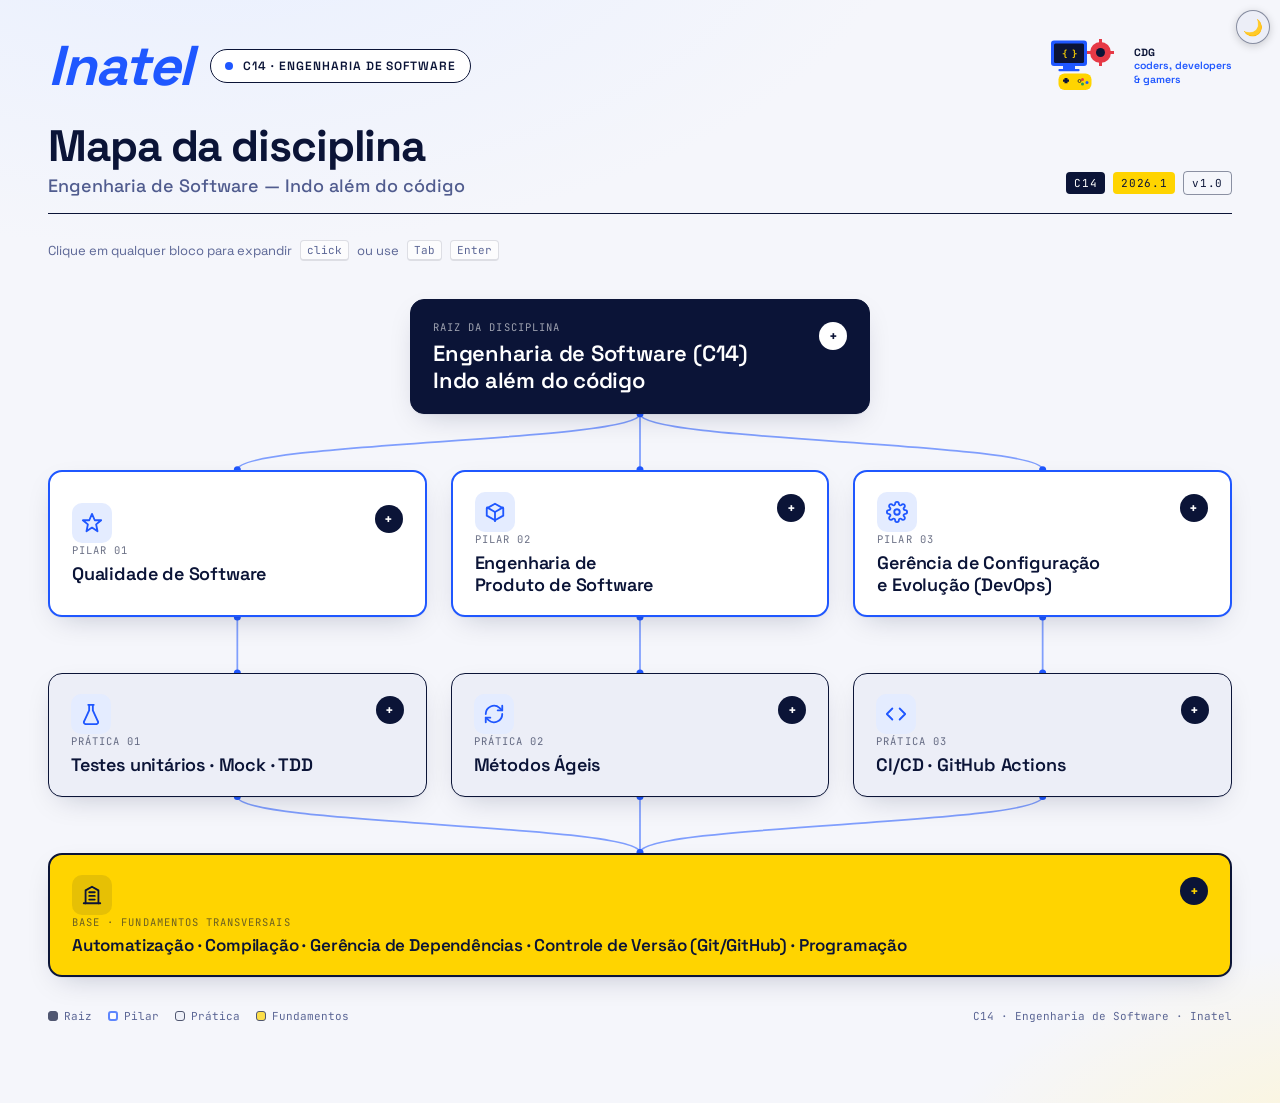
==== commit 5e33b13f: "C06 interactive" ====
--- a/aulas/c14.html
+++ b/aulas/c14.html
@@ -132,7 +132,50 @@
     const headOpen = template.match(/<head[^>]*>/i);
     if (headOpen) {
       const i = headOpen.index + headOpen[0].length;
-      template = template.slice(0, i) + resourceScript + template.slice(i);
+      const themeCSS = '<style id="__th_css">' +
+        ':root.dark{' +
+          '--ink:#c8cfe8;--ink-2:#8892c8;' +
+          '--paper:#0d1024;--paper-2:#161a2e;' +
+          '--accent:#4d7cff;--accent-2:#3d6bee;--accent-soft:#1a2547;' +
+          '--line:rgba(200,207,232,0.12);--line-strong:rgba(200,207,232,0.28);' +
+          '--shadow:0 1px 0 rgba(0,0,0,.2),0 10px 30px -12px rgba(0,0,0,.55)' +
+        '}' +
+        ':root.dark body{background:#0d1024!important}' +
+        ':root.dark .course-chip{background:var(--paper-2)!important;border-color:var(--line-strong)!important}' +
+        '#__th_btn{' +
+          'position:fixed;top:10px;right:10px;z-index:9998;' +
+          'width:34px;height:34px;border-radius:50%;' +
+          'border:1.5px solid var(--line-strong);' +
+          'background:var(--paper-2);color:var(--ink);' +
+          'cursor:pointer;font-size:16px;' +
+          'display:flex;align-items:center;justify-content:center;' +
+          'transition:border-color .18s,transform .18s;' +
+          'box-shadow:0 2px 8px rgba(0,0,0,.18)' +
+        '}' +
+        '#__th_btn:hover{border-color:var(--accent);transform:scale(1.08)}' +
+        '</style>';
+      const themeJS = '(function(){' +
+        'var d=document.documentElement;' +
+        'if(localStorage.getItem("c14t")==="dark")d.classList.add("dark");' +
+        'function mk(){' +
+          'if(document.getElementById("__th_btn"))return;' +
+          'var b=document.createElement("button");' +
+          'b.id="__th_btn";' +
+          'b.title="Alternar tema claro/escuro";' +
+          'b.textContent=d.classList.contains("dark")?"\\u2600":"\\uD83C\\uDF19";' +
+          'b.onclick=function(){' +
+            'var dk=d.classList.toggle("dark");' +
+            'b.textContent=dk?"\\u2600":"\\uD83C\\uDF19";' +
+            'localStorage.setItem("c14t",dk?"dark":"light");' +
+          '};' +
+          'if(document.body)document.body.appendChild(b);' +
+        '}' +
+        'document.readyState==="loading"' +
+          '?document.addEventListener("DOMContentLoaded",function(){setTimeout(mk,80);})' +
+          ':setTimeout(mk,80);' +
+        '})();';
+      const themeInject = themeCSS + '<script>' + themeJS + '</' + 'script>';
+      template = template.slice(0, i) + resourceScript + themeInject + template.slice(i);
     }
 
     // Parse the template and swap the root element. Scripts inserted via
@@ -164,6 +207,47 @@
     if (window.Babel && typeof window.Babel.transformScriptTags === 'function') {
       window.Babel.transformScriptTags();
     }
+
+    // ─── Theme toggle — injected directly after document replacement ───
+    (function() {
+      var styleEl = document.createElement('style');
+      styleEl.id = '__th_css';
+      styleEl.textContent =
+        ':root.dark{--ink:#c8cfe8;--ink-2:#8892c8;--paper:#0d1024;--paper-2:#161a2e;' +
+        '--accent:#4d7cff;--accent-2:#3d6bee;--accent-soft:#1a2547;' +
+        '--line:rgba(200,207,232,.12);--line-strong:rgba(200,207,232,.28);' +
+        '--shadow:0 1px 0 rgba(0,0,0,.2),0 10px 30px -12px rgba(0,0,0,.55)}' +
+        ':root.dark body{background:#0d1024!important}' +
+        ':root.dark .course-chip{background:#161a2e!important;border-color:rgba(200,207,232,.28)!important}' +
+        '#__th_btn{position:fixed;top:10px;right:10px;z-index:9998;width:34px;height:34px;' +
+        'border-radius:50%;border:1.5px solid var(--line-strong,rgba(11,20,55,.45));' +
+        'background:var(--paper-2,#eceef7);cursor:pointer;font-size:16px;' +
+        'display:flex;align-items:center;justify-content:center;' +
+        'transition:border-color .18s,transform .18s;box-shadow:0 2px 8px rgba(0,0,0,.18)}' +
+        '#__th_btn:hover{border-color:var(--accent,#1f57ff);transform:scale(1.08)}';
+      document.head && document.head.appendChild(styleEl);
+
+      if (localStorage.getItem('c14t') === 'dark') {
+        document.documentElement.classList.add('dark');
+      }
+
+      var timer = setInterval(function() {
+        if (!document.body || document.body.children.length === 0) return;
+        if (document.getElementById('__th_btn')) { clearInterval(timer); return; }
+        clearInterval(timer);
+        var btn = document.createElement('button');
+        btn.id = '__th_btn';
+        btn.title = 'Alternar tema claro/escuro';
+        btn.textContent = document.documentElement.classList.contains('dark') ? '☀️' : '🌙';
+        btn.onclick = function() {
+          var dk = document.documentElement.classList.toggle('dark');
+          btn.textContent = dk ? '☀️' : '🌙';
+          localStorage.setItem('c14t', dk ? 'dark' : 'light');
+        };
+        document.body.appendChild(btn);
+      }, 50);
+    })();
+
   } catch (err) {
     setStatus('Error unpacking: ' + err.message);
     console.error('Bundle unpack error:', err);
